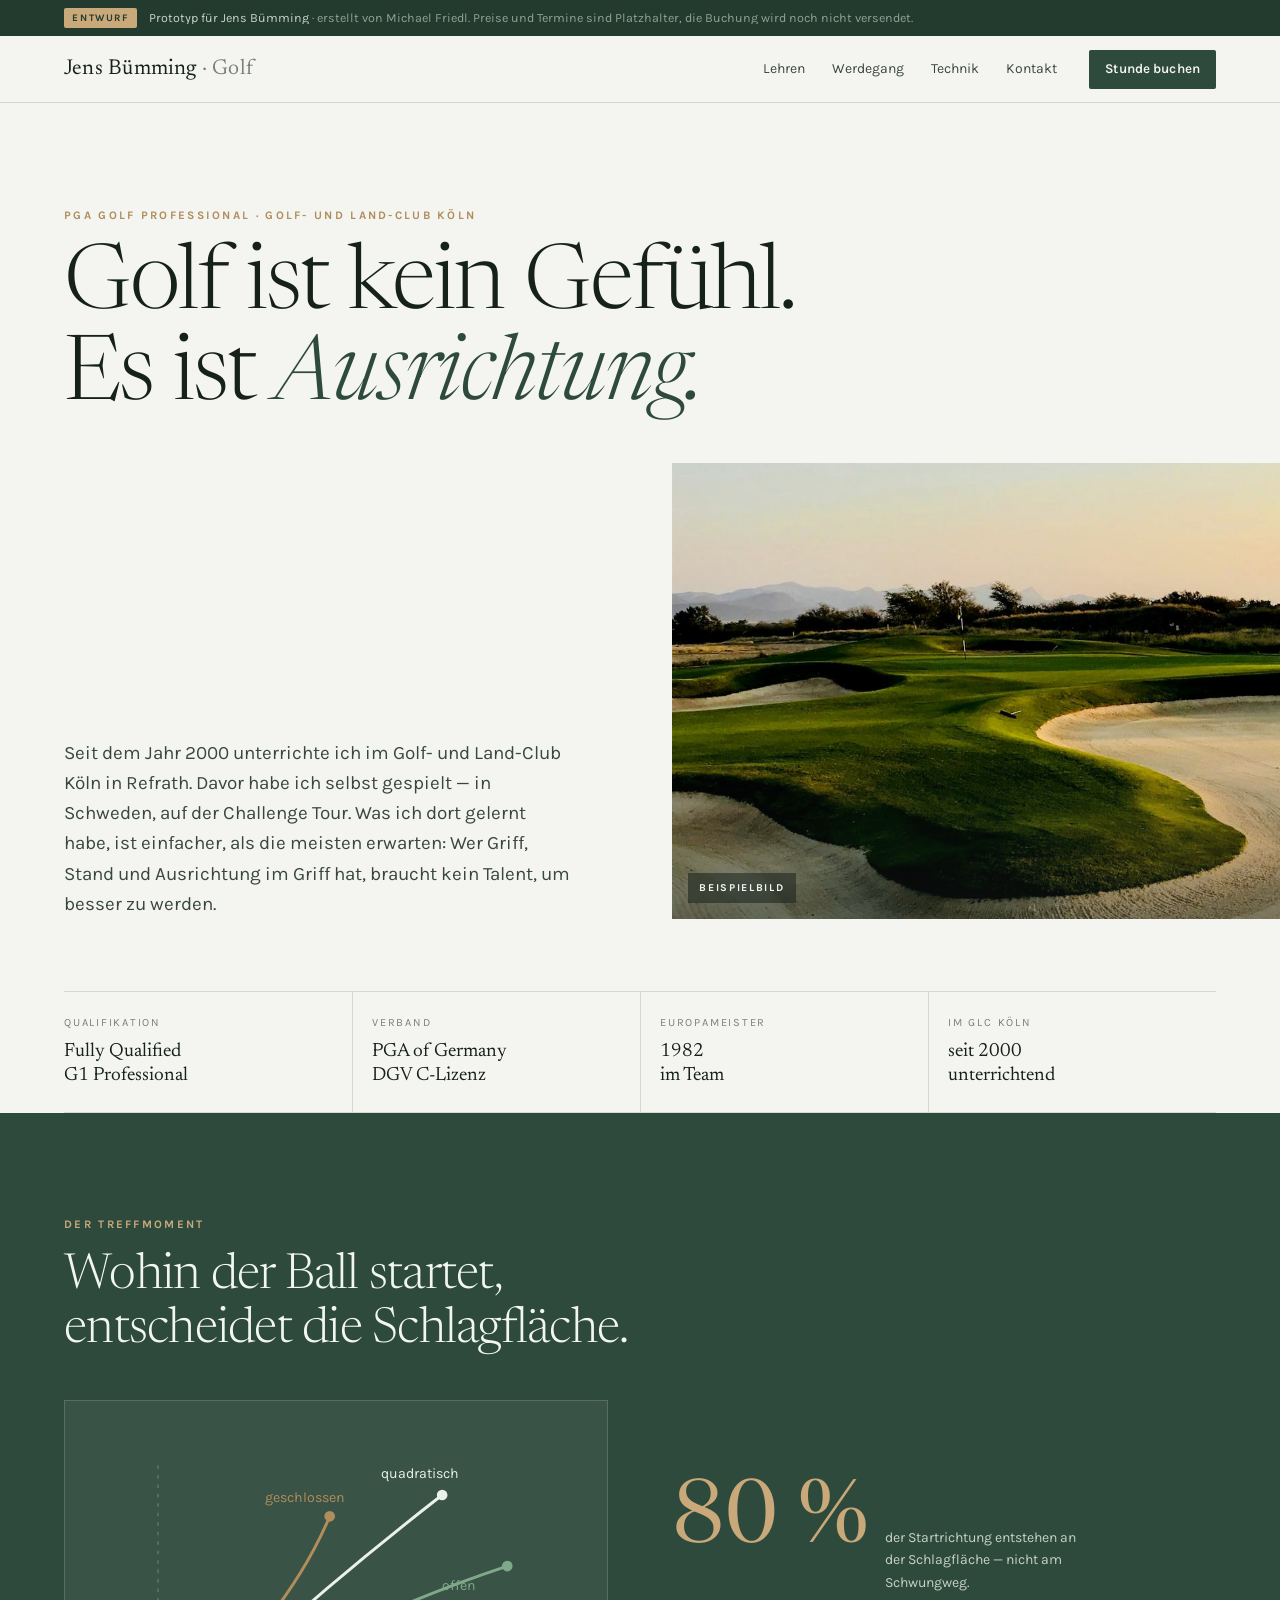
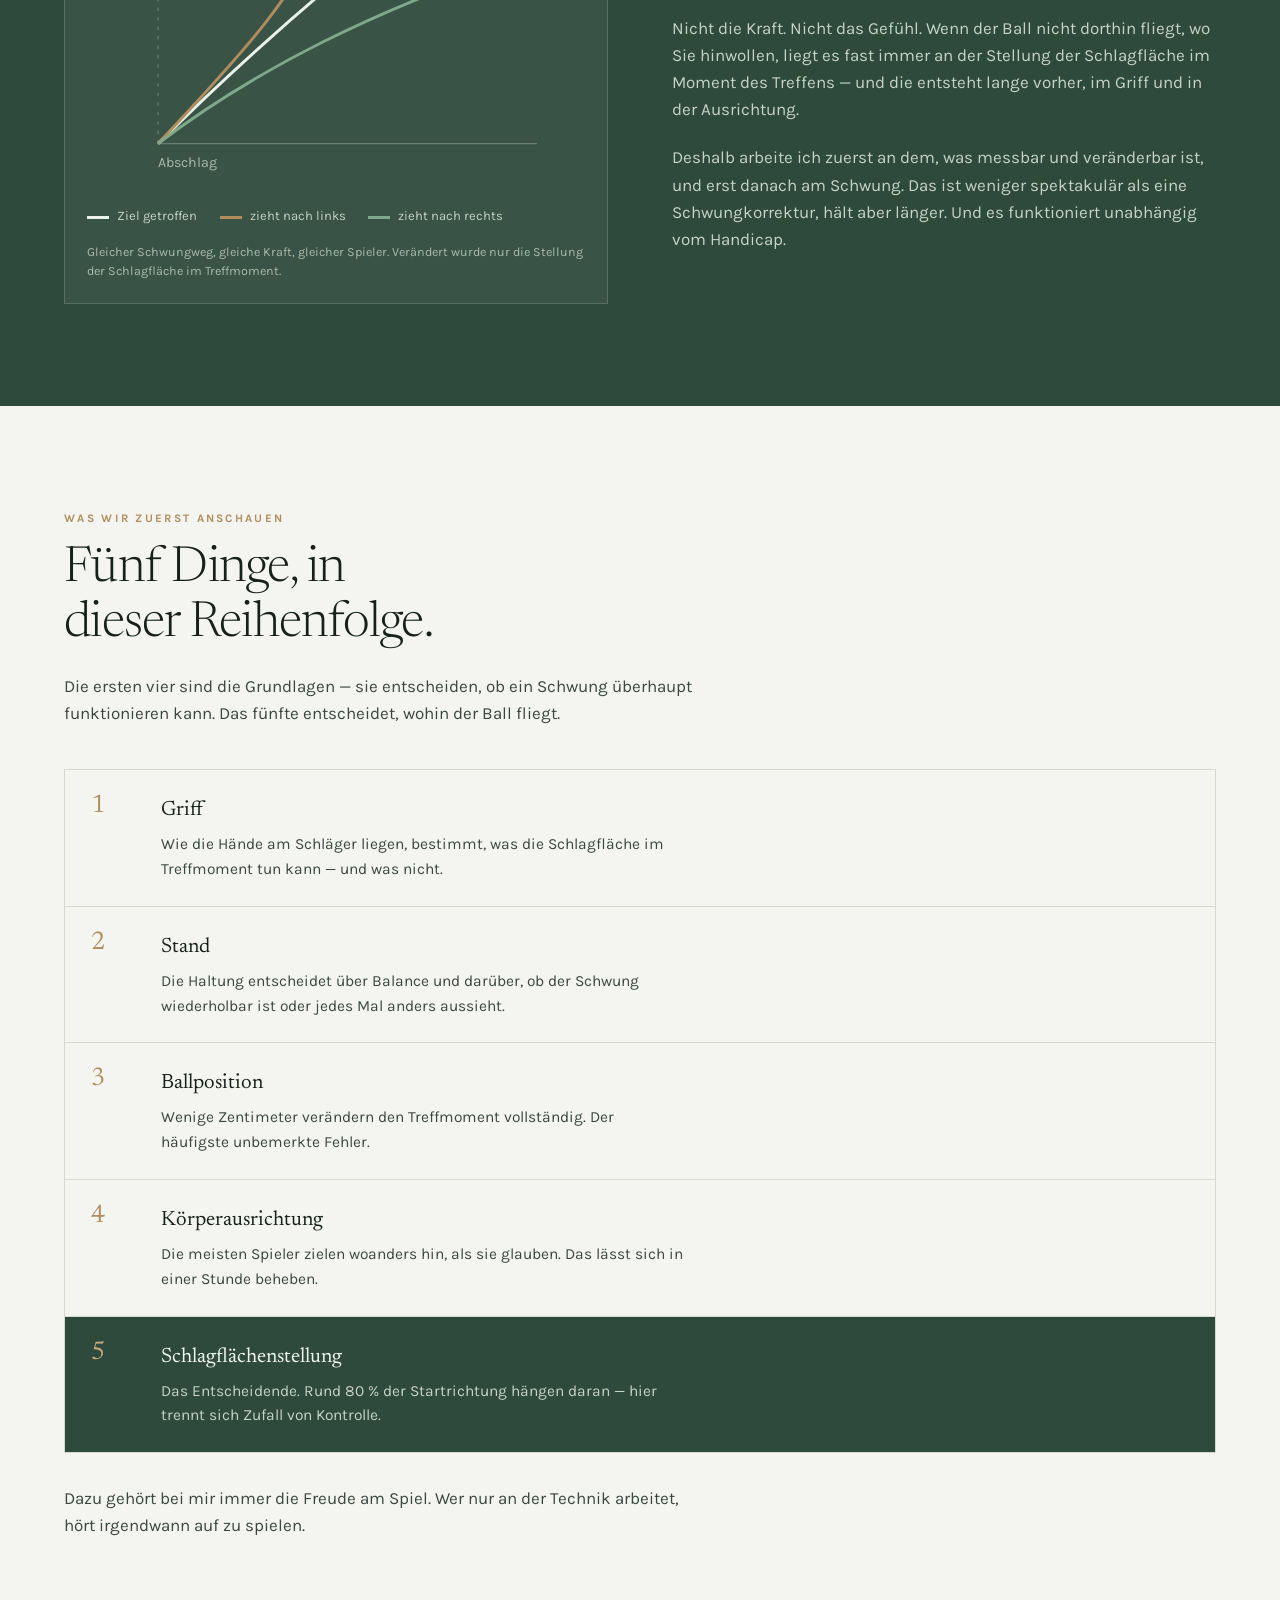
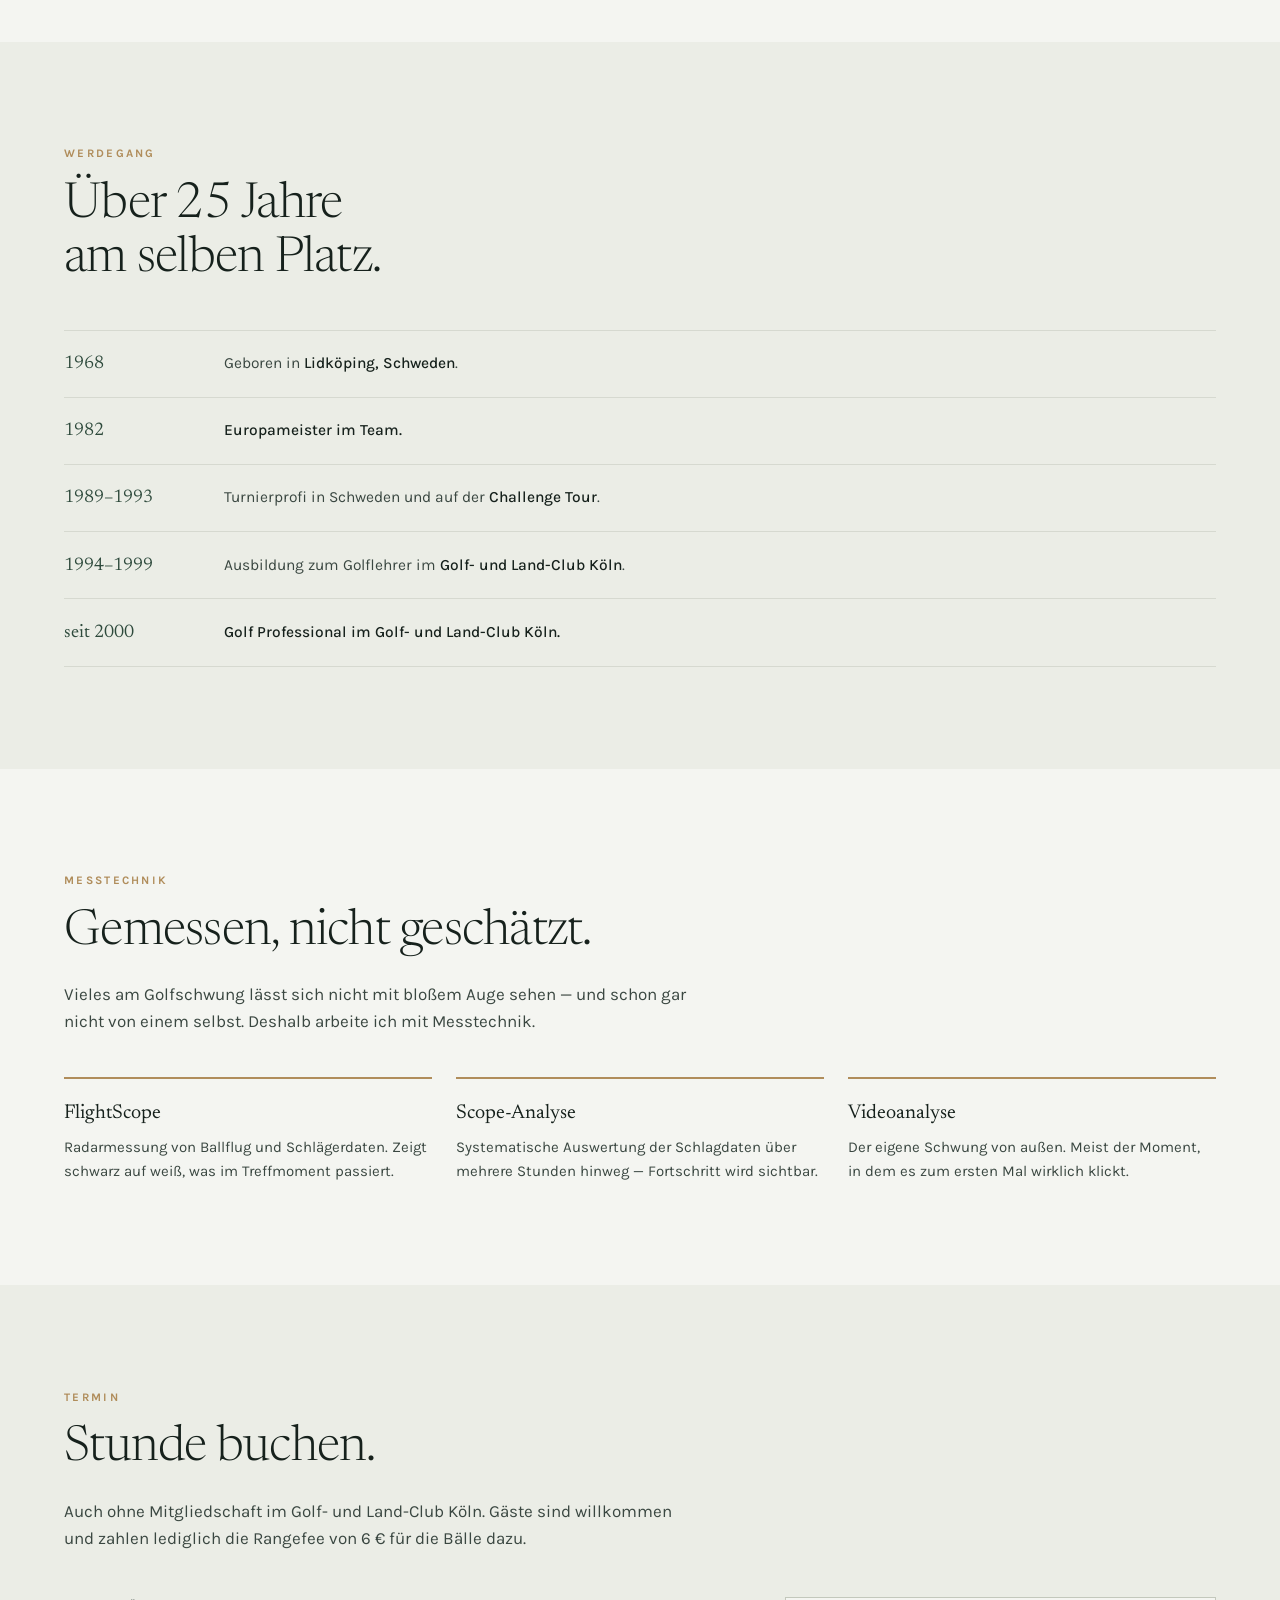
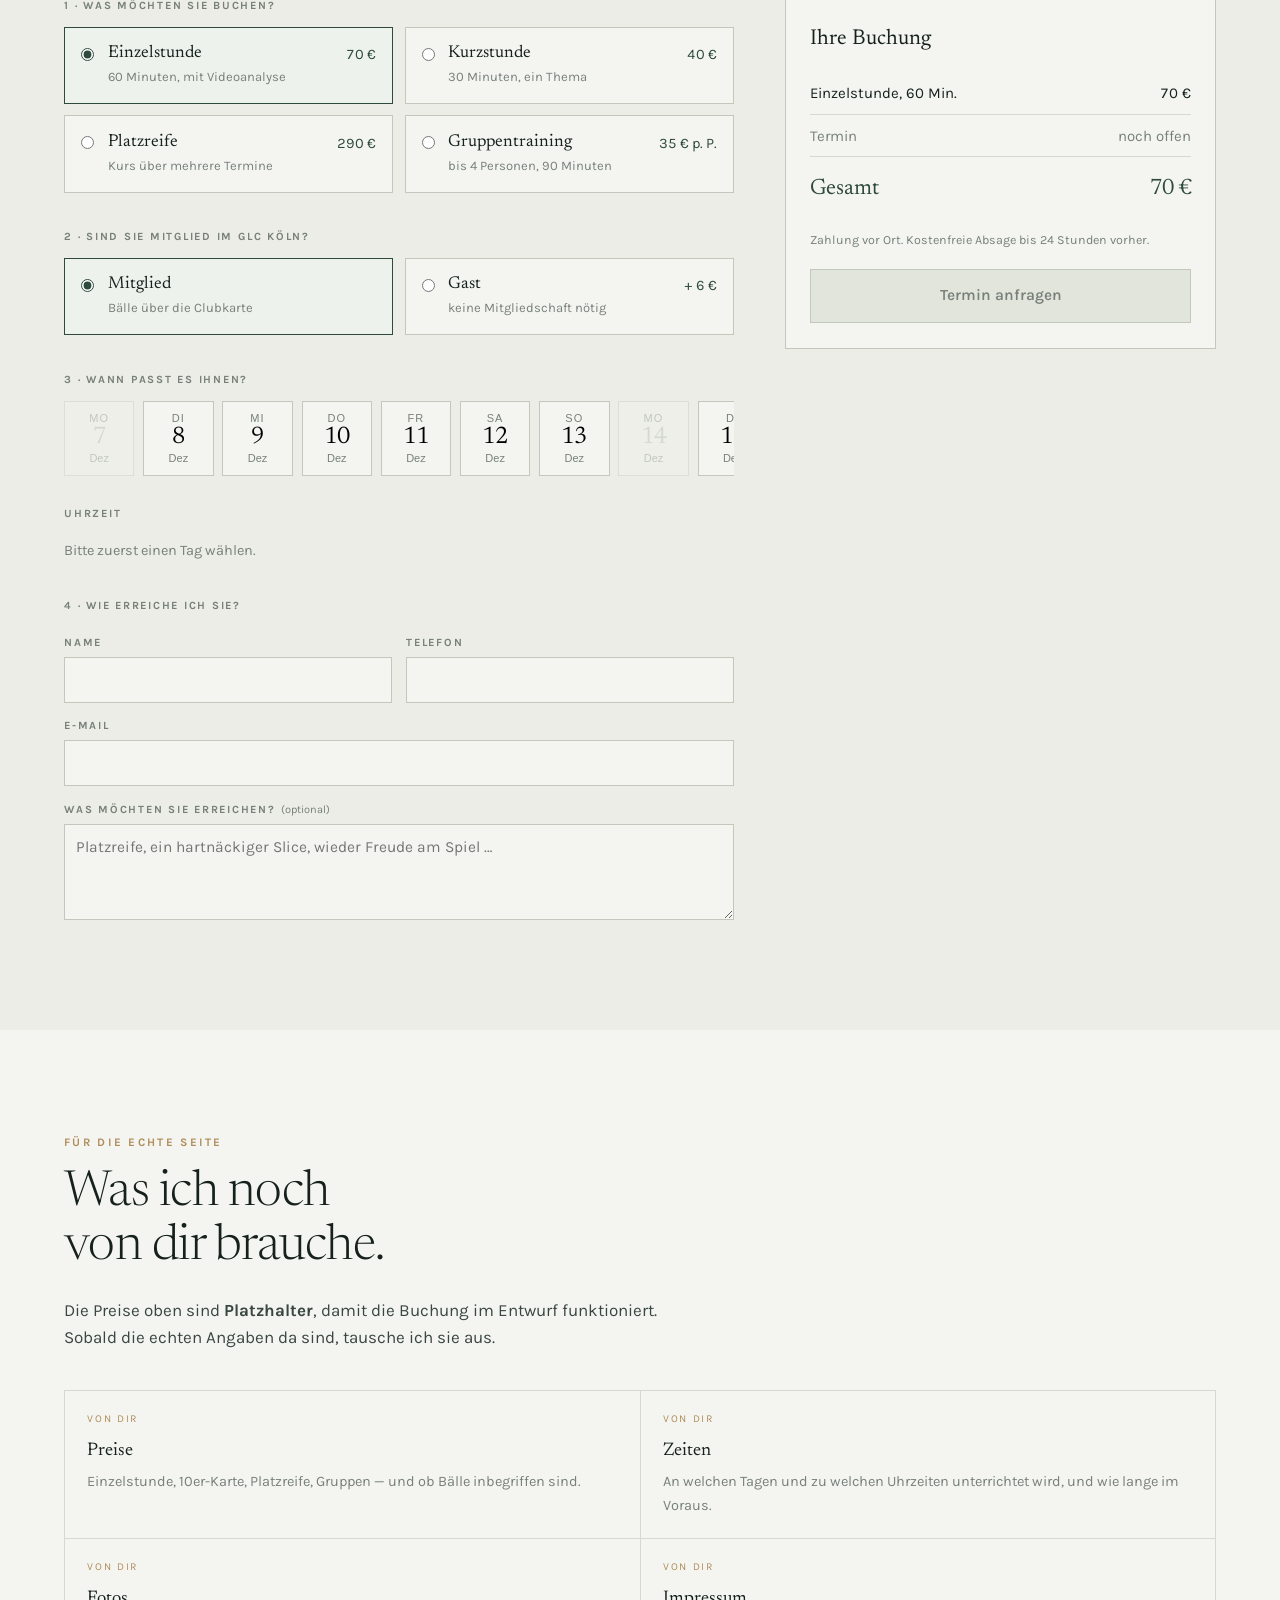
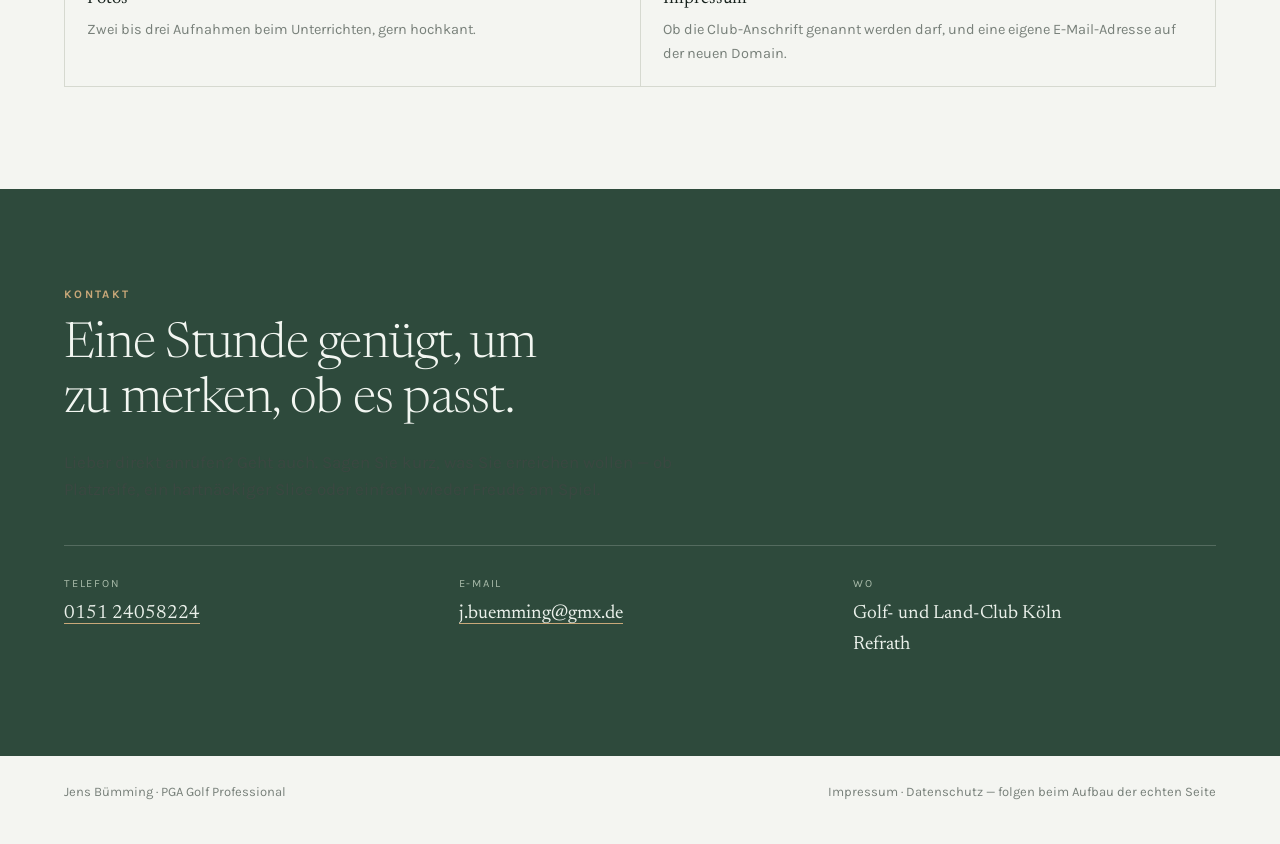
==== golf/index.html @ 543560de "Golf-Prototyp: Navigation und obere Leiste ueberarbeitet Navigation: "Stunde buchen" ist jetzt ein e" ====
<!doctype html>
<html lang="de">
<head>
<meta charset="utf-8">
<meta name="viewport" content="width=device-width, initial-scale=1">
<meta name="robots" content="noindex, nofollow">
<meta name="theme-color" content="#233A2F">
<link rel="icon" href="data:image/svg+xml,%3Csvg xmlns='http://www.w3.org/2000/svg' viewBox='0 0 32 32'%3E%3Crect width='32' height='32' rx='7' fill='%232E4A3C'/%3E%3Ctext x='16' y='22' font-family='Georgia,serif' font-size='15' fill='%23ffffff' text-anchor='middle'%3EJB%3C/text%3E%3C/svg%3E">
<style>*{box-sizing:border-box}html,body{margin:0}img{max-width:100%}[hidden]{display:none!important}</style>
</head>
<body>
<title>Bümming Golf</title>
<link rel="preconnect" href="https://fonts.googleapis.com">
<link rel="preconnect" href="https://fonts.gstatic.com" crossorigin>
<link rel="stylesheet" href="https://fonts.googleapis.com/css2?family=Newsreader:ital,opsz,wght@0,6..72,300;0,6..72,400;0,6..72,500;1,6..72,300;1,6..72,400&family=Karla:wght@400;500;600;700&display=swap">
<style>
:root{
  --paper:#F4F5F1; --paper-2:#EBEDE6; --paper-3:#E2E5DC;
  --ink:#16211C; --ink-2:#3A4741; --stone:#78807A;
  --pine:#2E4A3C; --pine-2:#233A2F; --fairway:#5B7F62;
  --sand:#B08D5B; --sand-2:#C9A879;
  --line:#D6D9D0; --line-2:#C3C8BC;
  --draft:#7A5C2E; --draft-bg:#F6EEDE; --draft-line:#DFC79A;

  --serif:"Newsreader",Georgia,"Times New Roman",serif;
  --sans:"Karla","Helvetica Neue",Arial,sans-serif;
  --mx:clamp(1.25rem,5vw,4.5rem);
  --measure:64ch;
}
*{box-sizing:border-box;margin:0;padding:0}
html{scroll-behavior:smooth}
@media (prefers-reduced-motion:reduce){html{scroll-behavior:auto}}
body{
  background:var(--paper); color:var(--ink);
  font-family:var(--sans); font-size:17px; line-height:1.6;
  -webkit-font-smoothing:antialiased;
}
img{max-width:100%}
a{color:inherit}

/* ---------- Entwurfsleiste ---------- */
.draft{
  position:sticky; top:0; z-index:70;
  height:36px; display:flex; align-items:center; gap:.75rem;
  padding:0 var(--mx);
  background:var(--pine-2); color:#C8D5C9;
  font-size:12.5px; line-height:1;
}
.draft b{
  flex:none; font-size:10px; font-weight:700;
  letter-spacing:.16em; text-transform:uppercase;
  color:var(--pine-2); background:var(--sand-2);
  padding:.34rem .52rem .3rem; border-radius:2px;
}
.draft .txt{overflow:hidden; text-overflow:ellipsis; white-space:nowrap}
.draft .lang{color:#8FA394}
@media (max-width:900px){ .draft .lang{display:none} }

/* ---------- Kopf ---------- */
.top{
  position:sticky; top:36px; z-index:60;
  display:flex; align-items:center; gap:2rem;
  padding:.85rem var(--mx);
  background:rgba(244,245,241,.9);
  -webkit-backdrop-filter:saturate(1.5) blur(10px);
  backdrop-filter:saturate(1.5) blur(10px);
  border-bottom:1px solid var(--line);
}
.mark{
  font-family:var(--serif); font-size:1.35rem; letter-spacing:.01em;
  white-space:nowrap; margin-right:auto;
}
.mark em{font-style:normal; color:var(--stone)}

.nav{display:flex; align-items:center; gap:1.7rem; font-size:14px}
.nav a{
  position:relative; text-decoration:none; color:var(--ink-2);
  padding:.3rem 0; white-space:nowrap; transition:color .18s ease;
}
.nav a::after{
  content:""; position:absolute; left:0; right:0; bottom:0; height:1.5px;
  background:var(--sand); transform:scaleX(0); transform-origin:left;
  transition:transform .22s ease;
}
.nav a:hover::after,.nav a:focus-visible::after,.nav a.aktiv::after{transform:scaleX(1)}
.nav a:hover,.nav a:focus-visible,.nav a.aktiv{color:var(--ink)}
@media (prefers-reduced-motion:reduce){ .nav a::after{transition:none} }

.nav-cta{
  flex:none; text-decoration:none;
  background:var(--pine); color:var(--paper);
  font-size:13.5px; font-weight:600; letter-spacing:.01em;
  padding:.55rem 1rem; border-radius:2px;
  transition:background .18s ease;
}
.nav-cta:hover,.nav-cta:focus-visible{background:var(--pine-2); color:var(--paper)}

[id]{scroll-margin-top:120px}
@media (max-width:820px){
  .top{
    display:grid; grid-template-columns:1fr auto;
    grid-template-areas:"mark cta" "nav nav";
    gap:.65rem .9rem; align-items:center;
    padding:.7rem var(--mx) .5rem;
  }
  .mark{grid-area:mark; margin-right:0; font-size:1.12rem}
  .nav-cta{grid-area:cta; padding:.45rem .8rem; font-size:12.5px}
  .nav{
    grid-area:nav; gap:1.3rem; font-size:14.5px;
    overflow-x:auto; scrollbar-width:none;
    margin:0 calc(var(--mx) * -1); padding:0 var(--mx) 3px;
    -webkit-mask-image:linear-gradient(to right,#000 calc(100% - 34px),transparent);
    mask-image:linear-gradient(to right,#000 calc(100% - 34px),transparent);
  }
  .nav::-webkit-scrollbar{display:none}
  [id]{scroll-margin-top:150px}
}

/* ---------- Hero ---------- */
.hero{padding:clamp(3rem,8vw,6.5rem) var(--mx) clamp(2.5rem,6vw,4.5rem); overflow:hidden}
.eyebrow{
  font-size:11.5px; font-weight:700; letter-spacing:.2em; text-transform:uppercase;
  color:var(--sand);
}
.hero h1{
  font-family:var(--serif); font-weight:300;
  font-size:clamp(2.6rem,7.5vw,5.6rem); line-height:1.02; letter-spacing:-.02em;
  margin-top:1.1rem; max-width:14ch; text-wrap:balance;
}
.hero h1 em{font-style:italic; color:var(--pine)}
.hero-grid{
  display:grid; grid-template-columns:1fr 1fr;
  gap:clamp(2rem,5vw,4rem); align-items:end; margin-top:2.4rem;
}
.hero-lead{font-size:clamp(1rem,1.5vw,1.18rem); color:var(--ink-2); max-width:46ch}
.portrait{
  position:relative; aspect-ratio:4/3; overflow:hidden; background:var(--paper-2);
  margin-right:calc(var(--mx) * -1);          /* laeuft bis zum Bildschirmrand */
}
.portrait img{width:100%; height:100%; object-fit:cover; display:block}
.portrait::after{
  content:""; position:absolute; inset:auto 0 0 0; height:38%; pointer-events:none;
  background:linear-gradient(to top, rgba(22,33,28,.42), transparent);
}
.portrait .tag{
  position:absolute; left:1rem; bottom:1rem; z-index:2;
  font-size:10.5px; font-weight:700; letter-spacing:.16em; text-transform:uppercase;
  color:#F4F5F1; background:rgba(22,33,28,.55); padding:.4rem .7rem;
  backdrop-filter:blur(2px);
}
@media (max-width:820px){ .portrait{margin-right:0; aspect-ratio:3/2} }
@media (max-width:820px){ .hero-grid{grid-template-columns:1fr} }

/* ---------- Fakten-Leiste ---------- */
.facts{
  display:grid; grid-template-columns:repeat(4,1fr);
  border-block:1px solid var(--line); margin:0 var(--mx);
}
.facts div{padding:1.4rem 1.2rem 1.5rem; border-left:1px solid var(--line)}
.facts div:first-child{border-left:0; padding-left:0}
.facts dt{font-size:11px; letter-spacing:.16em; text-transform:uppercase; color:var(--stone); margin-bottom:.5rem}
.facts dd{font-family:var(--serif); font-size:clamp(1rem,1.5vw,1.22rem); line-height:1.25}
@media (max-width:760px){
  .facts{grid-template-columns:1fr 1fr}
  .facts div{border-left:0; border-top:1px solid var(--line); padding-left:0}
  .facts div:nth-child(-n+2){border-top:0}
  .facts div:nth-child(2n){padding-left:1.2rem; border-left:1px solid var(--line)}
}

/* ---------- Abschnittsrahmen ---------- */
.band{padding:clamp(3.5rem,8vw,6.5rem) var(--mx)}
.band.dark{background:var(--pine); color:#EAF0EA}
.band.dark .eyebrow{color:var(--sand-2)}
.band.tint{background:var(--paper-2)}
.h2{
  font-family:var(--serif); font-weight:300;
  font-size:clamp(1.9rem,4.2vw,3.1rem); line-height:1.1; letter-spacing:-.015em;
  margin-top:1rem; max-width:20ch; text-wrap:balance;
}
.band.dark .h2{color:#F2F6F1}
.intro{margin-top:1.3rem; max-width:var(--measure); color:var(--ink-2)}
.band.dark .intro{color:#C6D3C6}

/* ---------- Ballflug-Grafik ---------- */
.flight{display:grid; grid-template-columns:1fr 1fr; gap:clamp(2rem,5vw,4rem); align-items:center; margin-top:2.6rem}
@media (max-width:880px){ .flight{grid-template-columns:1fr} }
.flight figure{background:rgba(255,255,255,.05); border:1px solid rgba(234,240,234,.16); padding:1.4rem}
.flight figcaption{font-size:12.5px; color:#A9BBAA; margin-top:1rem; line-height:1.5}
.legend{display:flex; gap:1.4rem; flex-wrap:wrap; margin-top:1.2rem; font-size:13px; color:#C6D3C6}
.legend i{display:inline-block; width:22px; height:3px; margin-right:.5rem; vertical-align:middle}
.share{display:flex; align-items:baseline; gap:1rem; margin-top:1.6rem}
.share b{font-family:var(--serif); font-weight:400; font-size:clamp(3rem,8vw,5.5rem); line-height:1; color:var(--sand-2); font-variant-numeric:tabular-nums}
.share span{font-size:14px; color:#C6D3C6; max-width:24ch}

/* ---------- Grundlagen ---------- */
.steps{display:grid; gap:1px; background:var(--line); border:1px solid var(--line); margin-top:2.6rem}
.step{background:var(--paper); padding:1.5rem 1.6rem; display:grid; grid-template-columns:3.2rem 1fr; gap:1.2rem; align-items:start}
.step .no{font-family:var(--serif); font-size:1.6rem; color:var(--sand); line-height:1; font-variant-numeric:tabular-nums}
.step h3{font-family:var(--serif); font-weight:400; font-size:1.3rem; margin-bottom:.3rem}
.step p{font-size:15.5px; color:var(--ink-2); max-width:58ch}
.step.key{background:var(--pine); color:#EAF0EA}
.step.key h3{color:#F2F6F1}
.step.key p{color:#C6D3C6}
.step.key .no{color:var(--sand-2)}

/* ---------- Zeitstrahl ---------- */
.years{margin-top:2.6rem; border-top:1px solid var(--line)}
.year{display:grid; grid-template-columns:8.5rem 1fr; gap:1.5rem; padding:1.15rem 0; border-bottom:1px solid var(--line); align-items:baseline}
.year dt{font-family:var(--serif); font-size:1.15rem; color:var(--pine); font-variant-numeric:tabular-nums}
.year dd{color:var(--ink-2); font-size:15.5px}
.year dd b{font-weight:500; color:var(--ink)}
@media (max-width:600px){ .year{grid-template-columns:1fr; gap:.2rem} }

/* ---------- Technik ---------- */
.tech-grid{display:grid; grid-template-columns:repeat(3,1fr); gap:1.5rem; margin-top:2.6rem}
@media (max-width:820px){ .tech-grid{grid-template-columns:1fr} }
.tech-card{border-top:2px solid var(--sand); padding-top:1.1rem}
.tech-card h3{font-family:var(--serif); font-weight:400; font-size:1.25rem; margin-bottom:.4rem}
.tech-card p{font-size:15px; color:var(--ink-2)}

/* ---------- Buchung ---------- */
.book{display:grid; grid-template-columns:1.4fr .9fr; gap:clamp(1.8rem,4vw,3.5rem); margin-top:2.8rem; align-items:start}
@media (max-width:940px){ .book{grid-template-columns:1fr} }
/* Grid- und Flex-Kinder duerfen schrumpfen, sonst schiebt die Buchung die Seite seitwaerts */
.book > *{min-width:0}
.opts > *{min-width:0}
.opt > span:not(.p){min-width:0; display:block; flex:1}
.opt .t{overflow-wrap:anywhere}
fieldset{border:0; min-width:0}
legend, .lab{
  font-size:11px; font-weight:700; letter-spacing:.16em; text-transform:uppercase;
  color:var(--stone); margin-bottom:.8rem; display:block;
}
.opts{display:grid; grid-template-columns:1fr 1fr; gap:.7rem}
@media (max-width:620px){ .opts{grid-template-columns:1fr} }
.opt{
  display:flex; gap:.85rem; align-items:flex-start; cursor:pointer;
  border:1px solid var(--line-2); background:var(--paper); padding:.95rem 1rem;
  transition:border-color .15s, background .15s;
}
.opt:hover{border-color:var(--stone)}
.opt input{margin-top:.28rem; accent-color:var(--pine); flex:none}
.opt .t{display:block; font-family:var(--serif); font-size:1.08rem; line-height:1.25}
.opt .s{display:block; font-size:13px; color:var(--stone); margin-top:.15rem}
.opt .p{margin-left:auto; font-size:14.5px; color:var(--pine); font-variant-numeric:tabular-nums; white-space:nowrap; padding-left:.6rem}
.opt:has(input:checked){border-color:var(--pine); background:#EEF2EC}
.opt:has(input:focus-visible){outline:2px solid var(--sand); outline-offset:2px}

.days{display:flex; gap:.55rem; overflow-x:auto; padding-bottom:.5rem; scrollbar-width:thin}
.day{
  flex:0 0 auto; width:4.4rem; text-align:center; cursor:pointer;
  border:1px solid var(--line-2); background:var(--paper); padding:.65rem .3rem .7rem;
}
.day .wd{display:block; font-size:11px; letter-spacing:.1em; text-transform:uppercase; color:var(--stone)}
.day .dn{display:block; font-family:var(--serif); font-size:1.5rem; line-height:1.15; font-variant-numeric:tabular-nums}
.day .mo{display:block; font-size:11px; color:var(--stone)}
.day[aria-pressed="true"]{background:var(--pine); border-color:var(--pine); color:#EAF0EA}
.day[aria-pressed="true"] .wd,.day[aria-pressed="true"] .mo{color:#A9BBAA}
.day:disabled{opacity:.35; cursor:not-allowed}
.day:focus-visible{outline:2px solid var(--sand); outline-offset:2px}

.slots{display:grid; grid-template-columns:repeat(auto-fill,minmax(5.4rem,1fr)); gap:.55rem; margin-top:1rem}
.slot{
  border:1px solid var(--line-2); background:var(--paper); padding:.6rem .3rem;
  font:inherit; font-size:15px; font-variant-numeric:tabular-nums; cursor:pointer;
}
.slot[aria-pressed="true"]{background:var(--pine); border-color:var(--pine); color:#EAF0EA}
.slot:disabled{opacity:.32; cursor:not-allowed; text-decoration:line-through}
.slot:focus-visible{outline:2px solid var(--sand); outline-offset:2px}

.fields{display:grid; grid-template-columns:1fr 1fr; gap:.9rem; margin-top:.4rem}
@media (max-width:620px){ .fields{grid-template-columns:1fr} }
.fields label{display:block}
.fields .lab{margin-bottom:.35rem}
.fields input, .fields textarea{
  width:100%; font:inherit; font-size:15.5px; color:var(--ink);
  background:var(--paper); border:1px solid var(--line-2); padding:.6rem .7rem;
}
.fields input:focus-visible, .fields textarea:focus-visible{outline:2px solid var(--sand); outline-offset:1px; border-color:var(--pine)}
.fields .wide{grid-column:1/-1}

/* Zusammenfassung */
.summary{border:1px solid var(--line-2); background:var(--paper); padding:1.5rem 1.5rem 1.6rem; position:sticky; top:5.5rem}
.summary h3{font-family:var(--serif); font-weight:400; font-size:1.35rem; margin-bottom:1rem}
.sum-row{display:flex; justify-content:space-between; gap:1rem; padding:.55rem 0; border-bottom:1px solid var(--line); font-size:15px}
.sum-row span:last-child{font-variant-numeric:tabular-nums; text-align:right; white-space:nowrap}
.sum-row.muted{color:var(--stone)}
.sum-row.total{border-bottom:0; padding-top:.9rem; font-family:var(--serif); font-size:1.4rem; color:var(--pine)}
.sum-note{font-size:12.5px; color:var(--stone); margin-top:.9rem; line-height:1.5}
.btn{
  display:block; width:100%; margin-top:1.2rem; font:inherit; font-size:15.5px; font-weight:600;
  background:var(--pine); color:#F2F6F1; border:1px solid var(--pine); padding:.85rem 1rem; cursor:pointer;
  transition:background .15s;
}
.btn:hover{background:var(--pine-2)}
.btn:disabled{background:var(--paper-3); border-color:var(--line-2); color:var(--stone); cursor:not-allowed}
.btn:focus-visible{outline:2px solid var(--sand); outline-offset:2px}

.done{border:1px solid var(--pine); background:#EEF2EC; padding:1.5rem}
.done h3{font-family:var(--serif); font-weight:400; font-size:1.4rem; color:var(--pine); margin-bottom:.6rem}
.done p{font-size:15px; color:var(--ink-2)}
.done .again{margin-top:1rem; font:inherit; font-size:14px; background:none; border:0; border-bottom:1px solid var(--sand); color:var(--ink); cursor:pointer; padding:0 0 2px}

.guest-note{
  margin-top:1rem; border-left:2px solid var(--sand); padding:.7rem 0 .7rem 1rem;
  font-size:14.5px; color:var(--ink-2); background:var(--paper-2);
}
.guest-note b{font-weight:600}

/* ---------- Offene Angaben ---------- */
.todo{display:grid; grid-template-columns:repeat(2,1fr); gap:1px; background:var(--line); border:1px solid var(--line); margin-top:2.4rem}
@media (max-width:760px){ .todo{grid-template-columns:1fr} }
.todo div{background:var(--paper); padding:1.3rem 1.4rem}
.todo .from{font-size:10.5px; letter-spacing:.16em; text-transform:uppercase; color:var(--sand); margin-bottom:.5rem}
.todo h3{font-family:var(--serif); font-weight:400; font-size:1.15rem; margin-bottom:.3rem}
.todo p{font-size:14.5px; color:var(--stone)}

/* ---------- Kontakt / Fuß ---------- */
.contact{background:var(--pine); color:#EAF0EA; padding:clamp(3.5rem,8vw,6rem) var(--mx)}
.contact .h2{color:#F2F6F1}
.contact .eyebrow{color:var(--sand-2)}
.cgrid{display:grid; grid-template-columns:repeat(3,1fr); gap:2rem; margin-top:2.6rem; border-top:1px solid rgba(234,240,234,.2); padding-top:1.8rem}
@media (max-width:760px){ .cgrid{grid-template-columns:1fr; gap:1.4rem} }
.cgrid dt{font-size:11px; letter-spacing:.16em; text-transform:uppercase; color:#A9BBAA; margin-bottom:.4rem}
.cgrid dd{font-family:var(--serif); font-size:1.2rem}
.cgrid dd a{text-decoration:none; border-bottom:1px solid var(--sand-2)}
.foot{padding:1.6rem var(--mx) 2.6rem; font-size:13px; color:var(--stone); display:flex; justify-content:space-between; gap:1rem; flex-wrap:wrap}

/* ---------- Einblenden ---------- */
.rev{opacity:1; transform:none}
@media (prefers-reduced-motion:no-preference){
  .rev{opacity:.001; transform:translateY(14px); transition:opacity .7s ease, transform .7s cubic-bezier(.2,.7,.3,1)}
  .rev.in{opacity:1; transform:none}
}
</style>

<div class="draft">
  <b>Entwurf</b>
  <span class="txt">Prototyp für Jens Bümming<span class="lang"> · erstellt von Michael Friedl. Preise und Termine sind Platzhalter, die Buchung wird noch nicht versendet.</span></span>
</div>

<header class="top">
  <div class="mark">Jens Bümming <em>· Golf</em></div>
  <nav class="nav" aria-label="Seitenbereiche">
    <a href="#lehren">Lehren</a>
    <a href="#werdegang">Werdegang</a>
    <a href="#technik">Technik</a>
    <a href="#kontakt">Kontakt</a>
  </nav>
  <a class="nav-cta" href="#buchen">Stunde buchen</a>
</header>

<section class="hero">
  <p class="eyebrow">PGA Golf Professional · Golf- und Land-Club Köln</p>
  <h1>Golf ist kein Gefühl. Es ist <em>Ausrichtung.</em></h1>
  <div class="hero-grid">
    <p class="hero-lead">
      Seit dem Jahr 2000 unterrichte ich im Golf- und Land-Club Köln in Refrath.
      Davor habe ich selbst gespielt — in Schweden, auf der Challenge Tour. Was ich dort
      gelernt habe, ist einfacher, als die meisten erwarten: Wer Griff, Stand und
      Ausrichtung im Griff hat, braucht kein Talent, um besser zu werden.
    </p>
    <figure class="portrait"><img src="[data-uri]" alt="Golfplatz im Abendlicht" width="900" height="1125"><figcaption class="tag">Beispielbild</figcaption></figure>
  </div>
</section>

<dl class="facts">
  <div><dt>Qualifikation</dt><dd>Fully Qualified<br>G1 Professional</dd></div>
  <div><dt>Verband</dt><dd>PGA of Germany<br>DGV C-Lizenz</dd></div>
  <div><dt>Europameister</dt><dd>1982<br>im Team</dd></div>
  <div><dt>Im GLC Köln</dt><dd>seit 2000<br>unterrichtend</dd></div>
</dl>

<!-- ===== Warum Ausrichtung ===== -->
<section class="band dark">
  <p class="eyebrow rev">Der Treffmoment</p>
  <h2 class="h2 rev">Wohin der Ball startet, entscheidet die Schlagfläche.</h2>
  <div class="flight">
    <figure class="rev">
      <svg viewBox="0 0 420 300" role="img" aria-label="Drei Ballflugkurven: geschlossene, quadratische und offene Schlagfläche bei identischem Schwungweg">
        <line x1="60" y1="270" x2="380" y2="270" stroke="rgba(234,240,234,.28)" stroke-width="1"/>
        <line x1="60" y1="270" x2="60" y2="30" stroke="rgba(234,240,234,.28)" stroke-width="1" stroke-dasharray="3 5"/>
        <path d="M60 270 C 130 200, 210 130, 300 60" fill="none" stroke="#EAF0EA" stroke-width="2.5"/>
        <path d="M60 270 C 120 205, 175 150, 205 78" fill="none" stroke="#B08D5B" stroke-width="2.5"/>
        <path d="M60 270 C 145 205, 250 155, 355 120" fill="none" stroke="#7FA98A" stroke-width="2.5"/>
        <circle cx="300" cy="60" r="4.5" fill="#EAF0EA"/>
        <circle cx="205" cy="78" r="4.5" fill="#B08D5B"/>
        <circle cx="355" cy="120" r="4.5" fill="#7FA98A"/>
        <text x="60" y="290" fill="#A9BBAA" font-family="Karla, sans-serif" font-size="12">Abschlag</text>
        <text x="248" y="46" fill="#EAF0EA" font-family="Karla, sans-serif" font-size="12">quadratisch</text>
        <text x="150" y="66" fill="#B08D5B" font-family="Karla, sans-serif" font-size="12">geschlossen</text>
        <text x="300" y="140" fill="#7FA98A" font-family="Karla, sans-serif" font-size="12">offen</text>
      </svg>
      <div class="legend">
        <span><i style="background:#EAF0EA"></i>Ziel getroffen</span>
        <span><i style="background:#B08D5B"></i>zieht nach links</span>
        <span><i style="background:#7FA98A"></i>zieht nach rechts</span>
      </div>
      <figcaption>Gleicher Schwungweg, gleiche Kraft, gleicher Spieler. Verändert wurde nur die Stellung der Schlagfläche im Treffmoment.</figcaption>
    </figure>
    <div class="rev">
      <div class="share">
        <b>80 %</b>
        <span>der Startrichtung entstehen an der Schlagfläche — nicht am Schwungweg.</span>
      </div>
      <p class="intro">
        Nicht die Kraft. Nicht das Gefühl. Wenn der Ball nicht dorthin fliegt, wo Sie hinwollen,
        liegt es fast immer an der Stellung der Schlagfläche im Moment des Treffens — und die
        entsteht lange vorher, im Griff und in der Ausrichtung.
      </p>
      <p class="intro">
        Deshalb arbeite ich zuerst an dem, was messbar und veränderbar ist, und erst danach am
        Schwung. Das ist weniger spektakulär als eine Schwungkorrektur, hält aber länger. Und es
        funktioniert unabhängig vom Handicap.
      </p>
    </div>
  </div>
</section>

<!-- ===== Fünf Grundlagen ===== -->
<section class="band" id="lehren">
  <p class="eyebrow rev">Was wir zuerst anschauen</p>
  <h2 class="h2 rev">Fünf Dinge, in dieser Reihenfolge.</h2>
  <p class="intro rev">
    Die ersten vier sind die Grundlagen — sie entscheiden, ob ein Schwung überhaupt funktionieren
    kann. Das fünfte entscheidet, wohin der Ball fliegt.
  </p>
  <div class="steps rev">
    <div class="step"><div class="no">1</div><div><h3>Griff</h3><p>Wie die Hände am Schläger liegen, bestimmt, was die Schlagfläche im Treffmoment tun kann — und was nicht.</p></div></div>
    <div class="step"><div class="no">2</div><div><h3>Stand</h3><p>Die Haltung entscheidet über Balance und darüber, ob der Schwung wiederholbar ist oder jedes Mal anders aussieht.</p></div></div>
    <div class="step"><div class="no">3</div><div><h3>Ballposition</h3><p>Wenige Zentimeter verändern den Treffmoment vollständig. Der häufigste unbemerkte Fehler.</p></div></div>
    <div class="step"><div class="no">4</div><div><h3>Körperausrichtung</h3><p>Die meisten Spieler zielen woanders hin, als sie glauben. Das lässt sich in einer Stunde beheben.</p></div></div>
    <div class="step key"><div class="no">5</div><div><h3>Schlagflächenstellung</h3><p>Das Entscheidende. Rund 80 % der Startrichtung hängen daran — hier trennt sich Zufall von Kontrolle.</p></div></div>
  </div>
  <p class="intro rev" style="margin-top:2rem">
    Dazu gehört bei mir immer die Freude am Spiel. Wer nur an der Technik arbeitet, hört
    irgendwann auf zu spielen.
  </p>
</section>

<!-- ===== Werdegang ===== -->
<section class="band tint" id="werdegang">
  <p class="eyebrow rev">Werdegang</p>
  <h2 class="h2 rev">Über 25 Jahre am selben Platz.</h2>
  <dl class="years rev">
    <div class="year"><dt>1968</dt><dd>Geboren in <b>Lidköping, Schweden</b>.</dd></div>
    <div class="year"><dt>1982</dt><dd><b>Europameister im Team.</b></dd></div>
    <div class="year"><dt>1989–1993</dt><dd>Turnierprofi in Schweden und auf der <b>Challenge Tour</b>.</dd></div>
    <div class="year"><dt>1994–1999</dt><dd>Ausbildung zum Golflehrer im <b>Golf- und Land-Club Köln</b>.</dd></div>
    <div class="year"><dt>seit 2000</dt><dd><b>Golf Professional im Golf- und Land-Club Köln.</b></dd></div>
  </dl>
</section>

<!-- ===== Technik ===== -->
<section class="band" id="technik">
  <p class="eyebrow rev">Messtechnik</p>
  <h2 class="h2 rev">Gemessen, nicht geschätzt.</h2>
  <p class="intro rev">
    Vieles am Golfschwung lässt sich nicht mit bloßem Auge sehen — und schon gar nicht von einem
    selbst. Deshalb arbeite ich mit Messtechnik.
  </p>
  <div class="tech-grid rev">
    <div class="tech-card"><h3>FlightScope</h3><p>Radarmessung von Ballflug und Schlägerdaten. Zeigt schwarz auf weiß, was im Treffmoment passiert.</p></div>
    <div class="tech-card"><h3>Scope-Analyse</h3><p>Systematische Auswertung der Schlagdaten über mehrere Stunden hinweg — Fortschritt wird sichtbar.</p></div>
    <div class="tech-card"><h3>Videoanalyse</h3><p>Der eigene Schwung von außen. Meist der Moment, in dem es zum ersten Mal wirklich klickt.</p></div>
  </div>
</section>

<!-- ===== Buchung ===== -->
<section class="band tint" id="buchen">
  <p class="eyebrow rev">Termin</p>
  <h2 class="h2 rev">Stunde buchen.</h2>
  <p class="intro rev">
    Auch ohne Mitgliedschaft im Golf- und Land-Club Köln. Gäste sind willkommen und zahlen
    lediglich die Rangefee von 6&nbsp;€ für die Bälle dazu.
  </p>

  <div class="book">
    <form id="form" class="rev" novalidate>
      <fieldset>
        <legend>1 · Was möchten Sie buchen?</legend>
        <div class="opts">
          <label class="opt"><input type="radio" name="art" value="e60" data-preis="70" data-min="60" checked>
            <span><span class="t">Einzelstunde</span><span class="s">60 Minuten, mit Videoanalyse</span></span><span class="p">70 €</span></label>
          <label class="opt"><input type="radio" name="art" value="e30" data-preis="40" data-min="30">
            <span><span class="t">Kurzstunde</span><span class="s">30 Minuten, ein Thema</span></span><span class="p">40 €</span></label>
          <label class="opt"><input type="radio" name="art" value="pr" data-preis="290" data-min="90">
            <span><span class="t">Platzreife</span><span class="s">Kurs über mehrere Termine</span></span><span class="p">290 €</span></label>
          <label class="opt"><input type="radio" name="art" value="gr" data-preis="35" data-min="90">
            <span><span class="t">Gruppentraining</span><span class="s">bis 4 Personen, 90 Minuten</span></span><span class="p">35 € p. P.</span></label>
        </div>
      </fieldset>

      <fieldset style="margin-top:2.2rem">
        <legend>2 · Sind Sie Mitglied im GLC Köln?</legend>
        <div class="opts">
          <label class="opt"><input type="radio" name="gast" value="mitglied" checked>
            <span><span class="t">Mitglied</span><span class="s">Bälle über die Clubkarte</span></span></label>
          <label class="opt"><input type="radio" name="gast" value="gast">
            <span><span class="t">Gast</span><span class="s">keine Mitgliedschaft nötig</span></span><span class="p">+ 6 €</span></label>
        </div>
        <div class="guest-note" id="guestNote" hidden>
          <b>Rangefee 6&nbsp;€.</b> Als Gast zahlen Sie zusätzlich die Bälle für die Driving Range.
          Vor Ort zu begleichen, zusammen mit der Stunde. Sonst entstehen keine weiteren Kosten.
        </div>
      </fieldset>

      <fieldset style="margin-top:2.2rem">
        <legend>3 · Wann passt es Ihnen?</legend>
        <div class="days" id="days" role="group" aria-label="Tag wählen"></div>
        <p class="lab" style="margin:1.3rem 0 .5rem">Uhrzeit</p>
        <div class="slots" id="slots" role="group" aria-label="Uhrzeit wählen"></div>
      </fieldset>

      <fieldset style="margin-top:2.2rem">
        <legend>4 · Wie erreiche ich Sie?</legend>
        <div class="fields">
          <label><span class="lab">Name</span><input name="name" autocomplete="name" required></label>
          <label><span class="lab">Telefon</span><input name="tel" type="tel" autocomplete="tel" required></label>
          <label class="wide"><span class="lab">E-Mail</span><input name="mail" type="email" autocomplete="email" required></label>
          <label class="wide"><span class="lab">Was möchten Sie erreichen? <span style="text-transform:none;letter-spacing:0;font-weight:400">(optional)</span></span>
            <textarea name="ziel" rows="3" placeholder="Platzreife, ein hartnäckiger Slice, wieder Freude am Spiel …"></textarea></label>
        </div>
      </fieldset>
    </form>

    <aside class="rev">
      <div class="summary" id="summary">
        <h3>Ihre Buchung</h3>
        <div class="sum-row"><span id="sArt">Einzelstunde, 60 Min.</span><span id="sPreis">70 €</span></div>
        <div class="sum-row muted" id="rowFee" hidden><span>Rangefee (Gast)</span><span>6 €</span></div>
        <div class="sum-row muted"><span>Termin</span><span id="sTermin">noch offen</span></div>
        <div class="sum-row total"><span>Gesamt</span><span id="sGesamt">70 €</span></div>
        <p class="sum-note">Zahlung vor Ort. Kostenfreie Absage bis 24 Stunden vorher.</p>
        <button class="btn" id="btn" type="button" disabled>Termin anfragen</button>
      </div>
      <div class="done" id="done" hidden>
        <h3>Anfrage steht.</h3>
        <p id="doneText"></p>
        <p style="margin-top:.8rem;font-size:13px;color:var(--stone)">Im Entwurf wird nichts versendet — auf der echten Seite geht diese Anfrage direkt an Jens Bümming.</p>
        <button class="again" id="again" type="button">Noch einen Termin ansehen</button>
      </div>
    </aside>
  </div>
</section>

<!-- ===== Offene Angaben ===== -->
<section class="band">
  <p class="eyebrow rev">Für die echte Seite</p>
  <h2 class="h2 rev">Was ich noch von dir brauche.</h2>
  <p class="intro rev">
    Die Preise oben sind <strong>Platzhalter</strong>, damit die Buchung im Entwurf funktioniert.
    Sobald die echten Angaben da sind, tausche ich sie aus.
  </p>
  <div class="todo rev">
    <div><p class="from">Von dir</p><h3>Preise</h3><p>Einzelstunde, 10er-Karte, Platzreife, Gruppen — und ob Bälle inbegriffen sind.</p></div>
    <div><p class="from">Von dir</p><h3>Zeiten</h3><p>An welchen Tagen und zu welchen Uhrzeiten unterrichtet wird, und wie lange im Voraus.</p></div>
    <div><p class="from">Von dir</p><h3>Fotos</h3><p>Zwei bis drei Aufnahmen beim Unterrichten, gern hochkant.</p></div>
    <div><p class="from">Von dir</p><h3>Impressum</h3><p>Ob die Club-Anschrift genannt werden darf, und eine eigene E-Mail-Adresse auf der neuen Domain.</p></div>
  </div>
</section>

<!-- ===== Kontakt ===== -->
<section class="contact" id="kontakt">
  <p class="eyebrow">Kontakt</p>
  <h2 class="h2">Eine Stunde genügt, um zu merken, ob es passt.</h2>
  <p class="intro">
    Lieber direkt anrufen? Geht auch. Sagen Sie kurz, was Sie erreichen wollen — ob Platzreife,
    ein hartnäckiger Slice oder einfach wieder Freude am Spiel.
  </p>
  <dl class="cgrid">
    <div><dt>Telefon</dt><dd><a href="tel:+4915124058224">0151 24058224</a></dd></div>
    <div><dt>E-Mail</dt><dd><a href="mailto:j.buemming@gmx.de">j.buemming@gmx.de</a></dd></div>
    <div><dt>Wo</dt><dd>Golf- und Land-Club Köln<br>Refrath</dd></div>
  </dl>
</section>

<footer class="foot">
  <span>Jens Bümming · PGA Golf Professional</span>
  <span>Impressum · Datenschutz — folgen beim Aufbau der echten Seite</span>
</footer>

<script>
(function(){
  "use strict";
  var WT=["So","Mo","Di","Mi","Do","Fr","Sa"];
  var MT=["Jan","Feb","Mär","Apr","Mai","Jun","Jul","Aug","Sep","Okt","Nov","Dez"];
  var ZEITEN=["09:00","10:00","11:00","12:00","14:00","15:00","16:00","17:00"];

  var daysEl=document.getElementById("days"), slotsEl=document.getElementById("slots");
  var gewaehlterTag=null, gewaehlteZeit=null;

  // Beispielhafte Belegung, damit der Entwurf realistisch wirkt
  function belegt(d,z){
    var seed=(d.getDate()*7+ZEITEN.indexOf(z)*13+d.getMonth())%10;
    return seed<3;
  }

  var heute=new Date(); heute.setHours(0,0,0,0);
  for(var i=1;i<=21;i++){
    (function(){
      var d=new Date(heute); d.setDate(heute.getDate()+i);
      var b=document.createElement("button");
      b.type="button"; b.className="day"; b.setAttribute("aria-pressed","false");
      b.innerHTML='<span class="wd">'+WT[d.getDay()]+'</span>'+
                  '<span class="dn">'+d.getDate()+'</span>'+
                  '<span class="mo">'+MT[d.getMonth()]+'</span>';
      if(d.getDay()===1){ b.disabled=true; b.title="Montag: Ruhetag"; }
      b.addEventListener("click",function(){
        daysEl.querySelectorAll(".day").forEach(function(x){x.setAttribute("aria-pressed","false");});
        b.setAttribute("aria-pressed","true");
        gewaehlterTag=d; gewaehlteZeit=null;
        zeichneSlots(d); aktualisiere();
      });
      daysEl.appendChild(b);
    })();
  }

  function zeichneSlots(d){
    slotsEl.innerHTML="";
    ZEITEN.forEach(function(z){
      var s=document.createElement("button");
      s.type="button"; s.className="slot"; s.textContent=z; s.setAttribute("aria-pressed","false");
      if(belegt(d,z)){ s.disabled=true; s.title="belegt"; }
      s.addEventListener("click",function(){
        slotsEl.querySelectorAll(".slot").forEach(function(x){x.setAttribute("aria-pressed","false");});
        s.setAttribute("aria-pressed","true");
        gewaehlteZeit=z; aktualisiere();
      });
      slotsEl.appendChild(s);
    });
  }
  slotsEl.innerHTML='<p style="grid-column:1/-1;color:var(--stone);font-size:14.5px;margin:0">Bitte zuerst einen Tag wählen.</p>';

  var form=document.getElementById("form");
  var sArt=document.getElementById("sArt"), sPreis=document.getElementById("sPreis");
  var sTermin=document.getElementById("sTermin"), sGesamt=document.getElementById("sGesamt");
  var rowFee=document.getElementById("rowFee"), guestNote=document.getElementById("guestNote");
  var btn=document.getElementById("btn");

  var NAMEN={e60:"Einzelstunde, 60 Min.", e30:"Kurzstunde, 30 Min.", pr:"Platzreife-Kurs", gr:"Gruppentraining, 90 Min."};

  function aktualisiere(){
    var art=form.querySelector('input[name="art"]:checked');
    var gast=form.querySelector('input[name="gast"]:checked').value==="gast";
    var preis=parseInt(art.dataset.preis,10);
    sArt.textContent=NAMEN[art.value];
    sPreis.textContent=preis+" €";
    rowFee.hidden=!gast;
    guestNote.hidden=!gast;
    sGesamt.textContent=(preis+(gast?6:0))+" €";
    if(gewaehlterTag && gewaehlteZeit){
      sTermin.textContent=WT[gewaehlterTag.getDay()]+", "+gewaehlterTag.getDate()+". "+
        MT[gewaehlterTag.getMonth()]+" · "+gewaehlteZeit;
      sTermin.parentElement.classList.remove("muted");
    }else{
      sTermin.textContent="noch offen";
      sTermin.parentElement.classList.add("muted");
    }
    btn.disabled=!(gewaehlterTag && gewaehlteZeit);
  }
  form.addEventListener("change",aktualisiere);
  aktualisiere();

  btn.addEventListener("click",function(){
    var name=form.name.value.trim(), tel=form.tel.value.trim(), mail=form.mail.value.trim();
    if(!name||!tel||!mail){
      alert("Bitte Name, Telefon und E-Mail ausfüllen — sonst kann Jens sich nicht zurückmelden.");
      (name?(tel?form.mail:form.tel):form.name).focus();
      return;
    }
    var gast=form.querySelector('input[name="gast"]:checked').value==="gast";
    document.getElementById("doneText").textContent =
      NAMEN[form.querySelector('input[name="art"]:checked').value]+" am "+
      gewaehlterTag.getDate()+". "+MT[gewaehlterTag.getMonth()]+" um "+gewaehlteZeit+" Uhr"+
      (gast?", inklusive Rangefee":"")+". Jens meldet sich zur Bestätigung bei Ihnen.";
    document.getElementById("summary").hidden=true;
    document.getElementById("done").hidden=false;
  });
  document.getElementById("again").addEventListener("click",function(){
    document.getElementById("done").hidden=true;
    document.getElementById("summary").hidden=false;
  });

  if(window.matchMedia("(prefers-reduced-motion: no-preference)").matches && "IntersectionObserver" in window){
    var io=new IntersectionObserver(function(es){
      es.forEach(function(e){ if(e.isIntersecting){ e.target.classList.add("in"); io.unobserve(e.target); } });
    },{threshold:.08, rootMargin:"0px 0px -30px 0px"});
    document.querySelectorAll(".rev").forEach(function(el){ io.observe(el); });
  }else{
    document.querySelectorAll(".rev").forEach(function(el){ el.classList.add("in"); });
  }
})();
</script>

<script>
/* Hebt in der Navigation den Abschnitt hervor, den man gerade liest. */
(function(){
  var links = [].slice.call(document.querySelectorAll('.nav a[href^="#"]'));
  var ziele = links.map(function(a){ return document.querySelector(a.getAttribute("href")); });
  if (!("IntersectionObserver" in window) || ziele.some(function(z){ return !z; })) return;

  var sichtbar = {};
  var beo = new IntersectionObserver(function(eintraege){
    eintraege.forEach(function(e){ sichtbar[e.target.id] = e.isIntersecting ? e.intersectionRatio : 0; });
    var bestesId = null, bester = 0;
    Object.keys(sichtbar).forEach(function(id){
      if (sichtbar[id] > bester){ bester = sichtbar[id]; bestesId = id; }
    });
    links.forEach(function(a){
      a.classList.toggle("aktiv", bestesId !== null && a.getAttribute("href") === "#" + bestesId);
    });
  }, { rootMargin: "-150px 0px -45% 0px", threshold: [0, .15, .35, .6, 1] });

  ziele.forEach(function(z){ beo.observe(z); });
})();
</script>

</body>
</html>
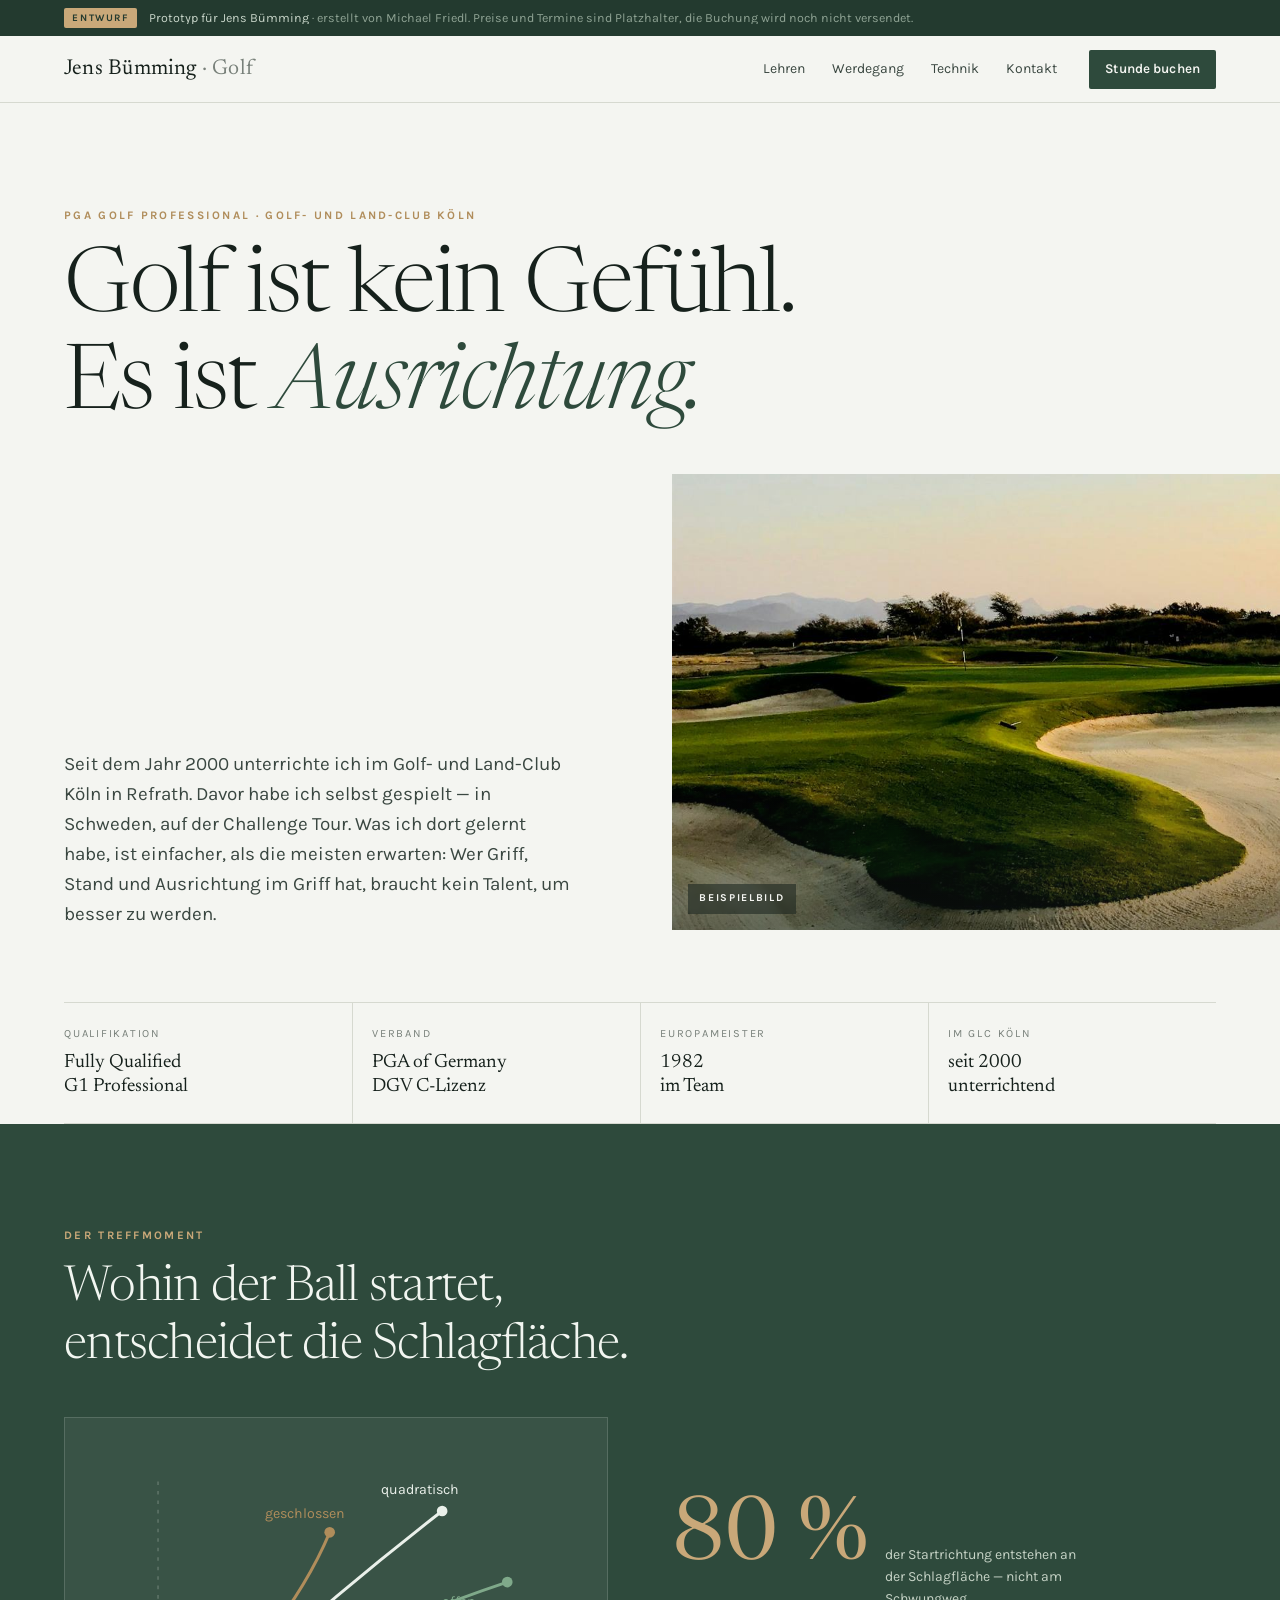
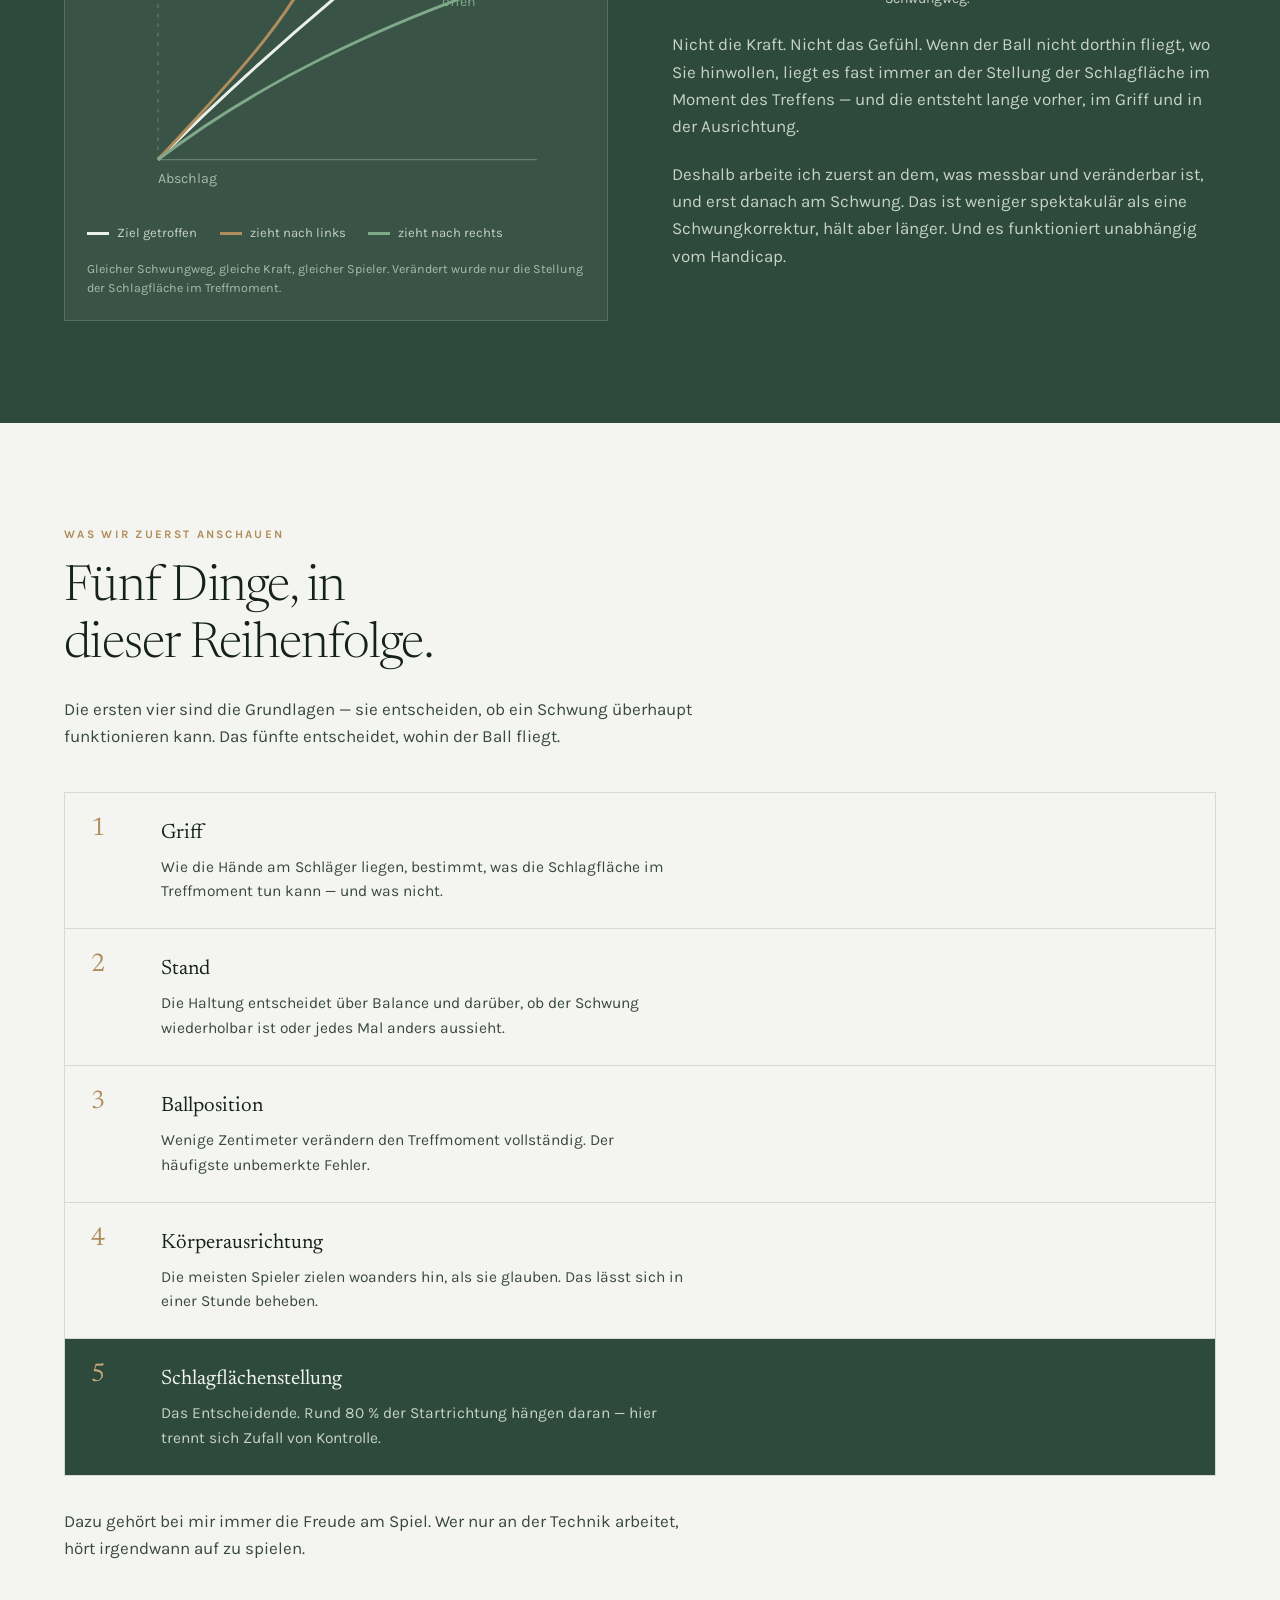
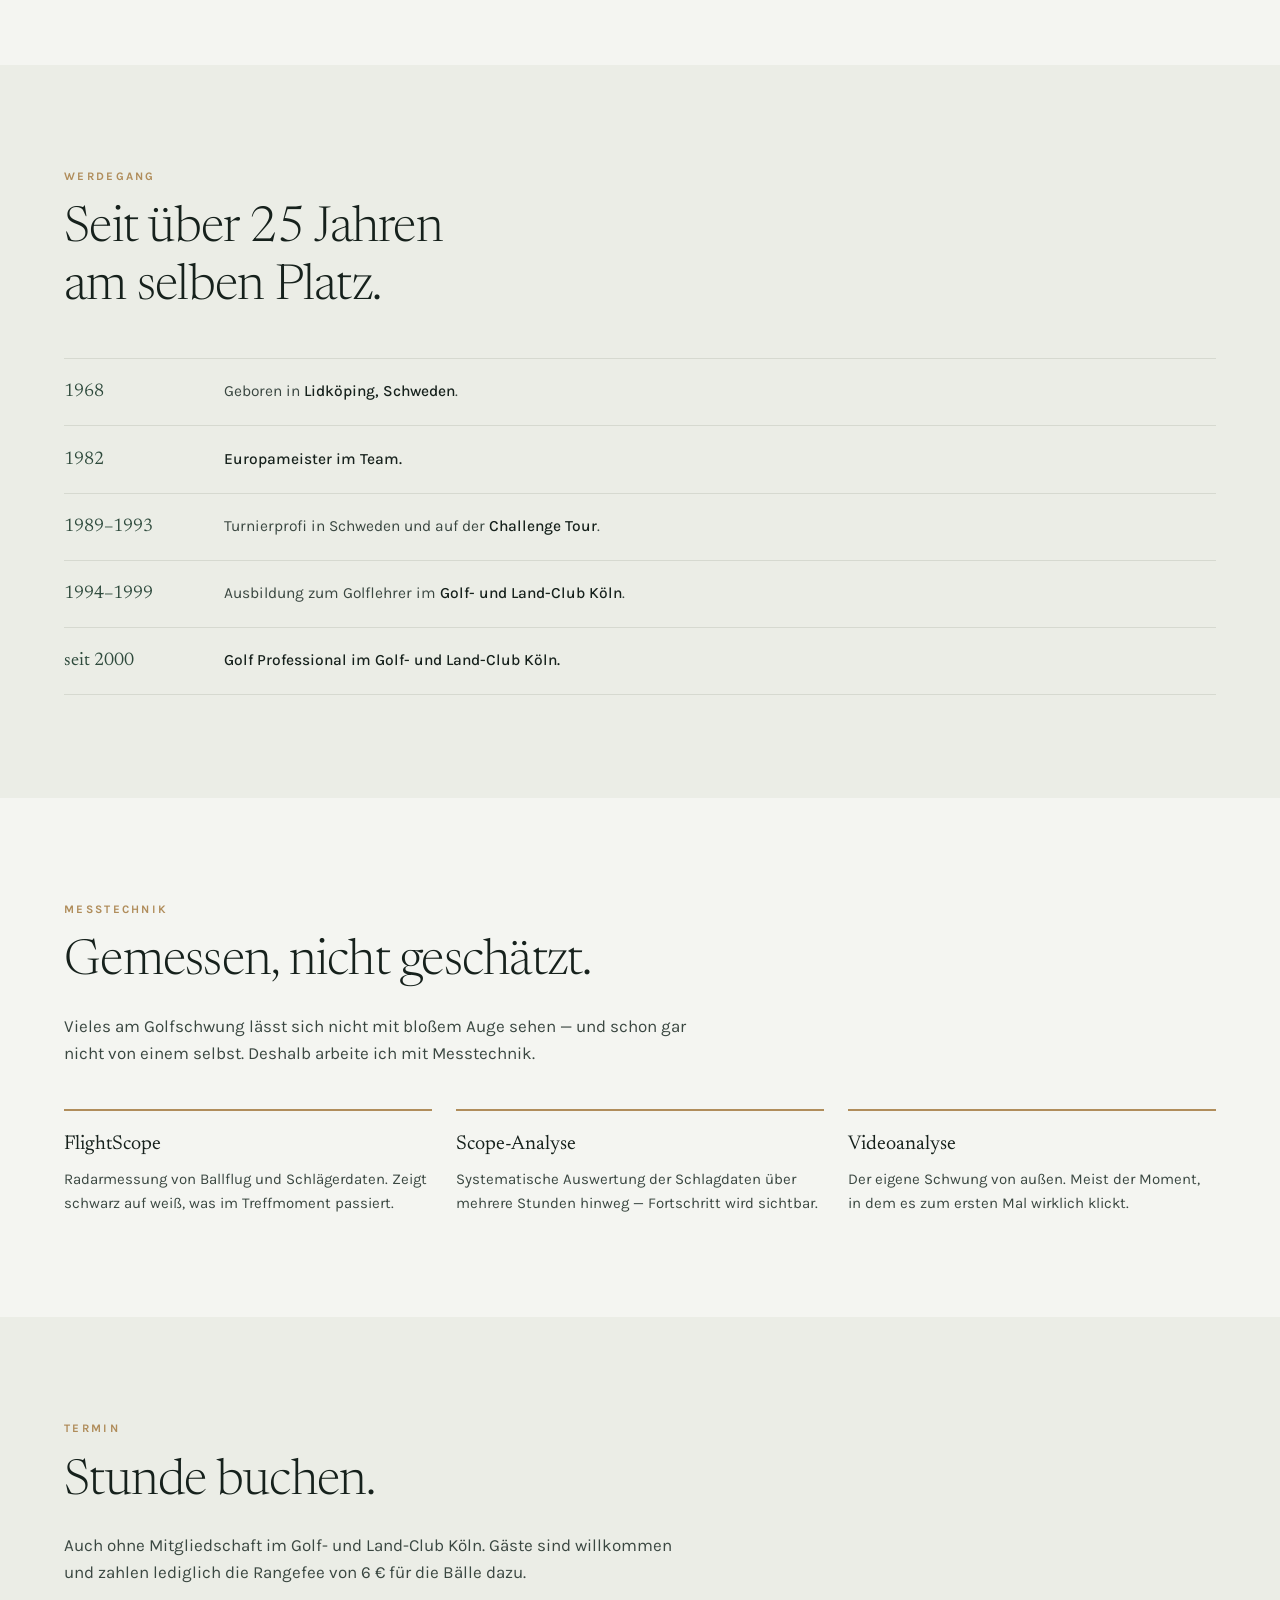
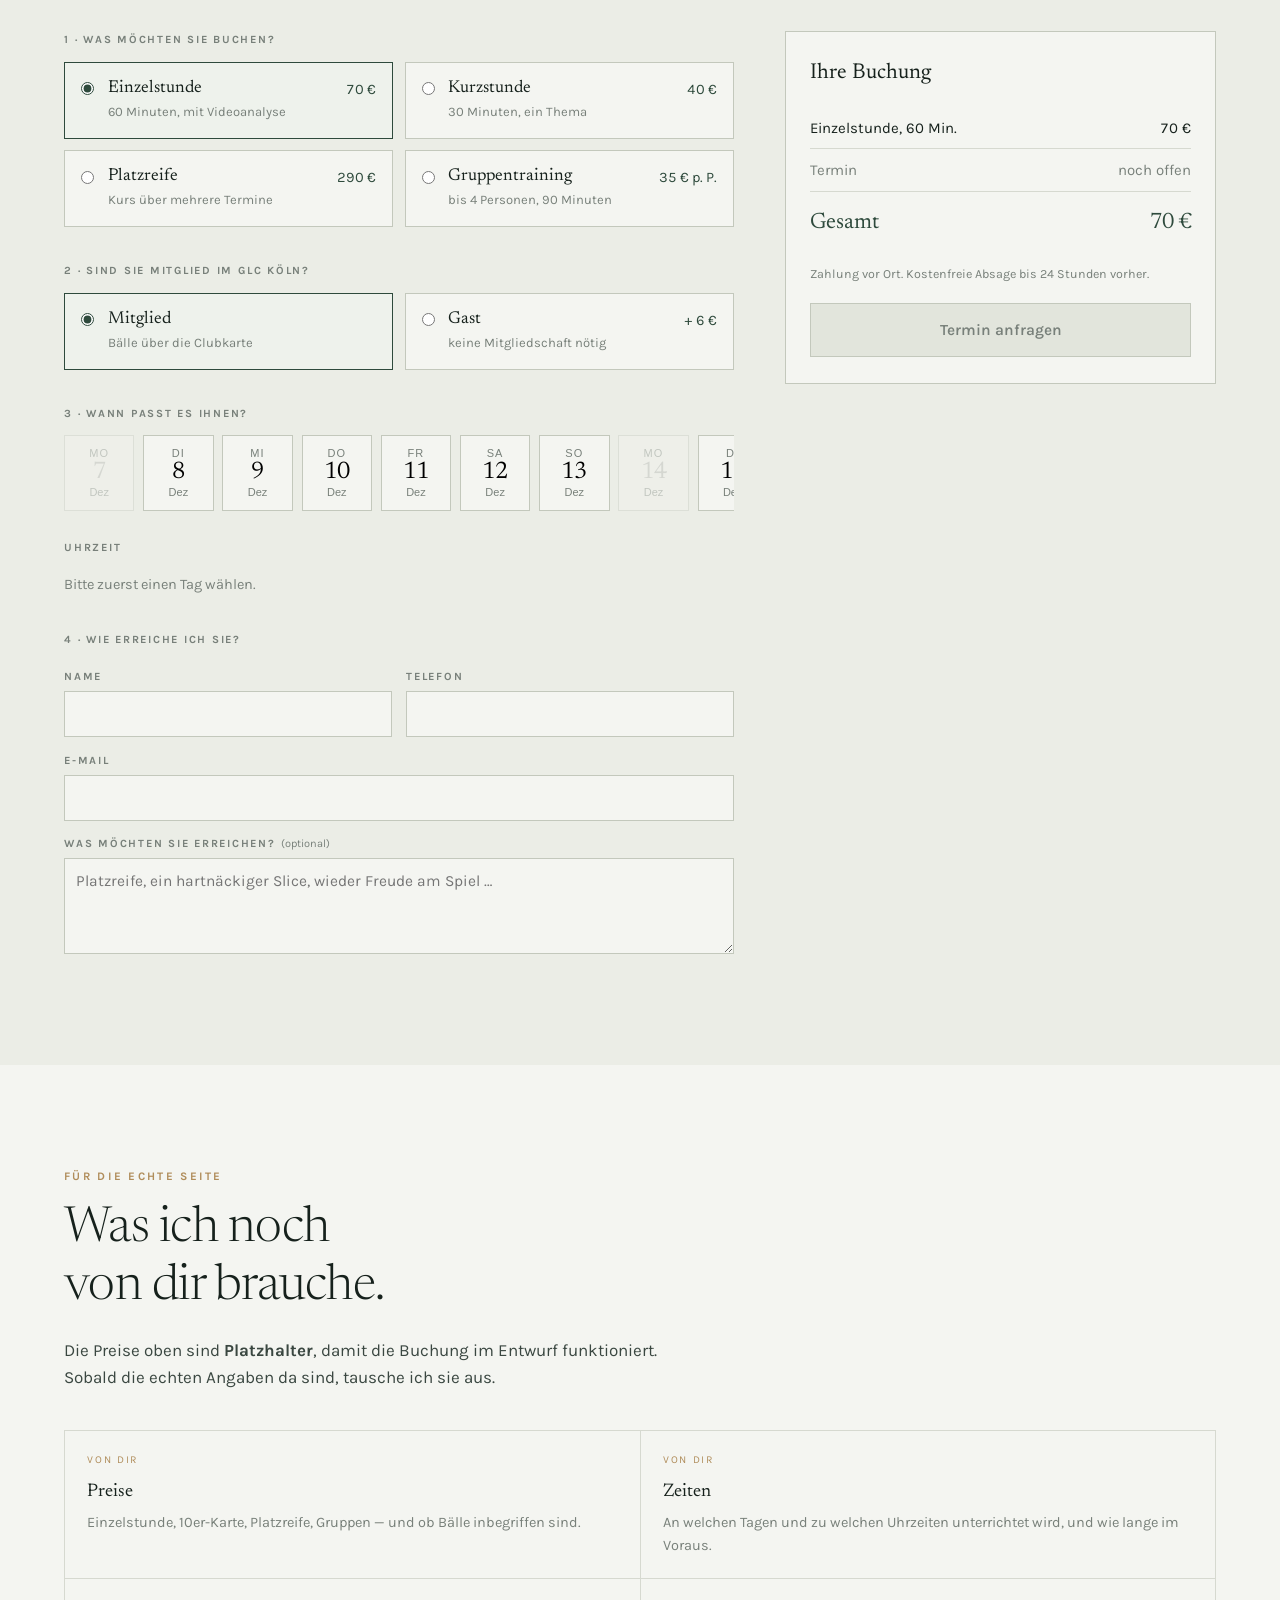
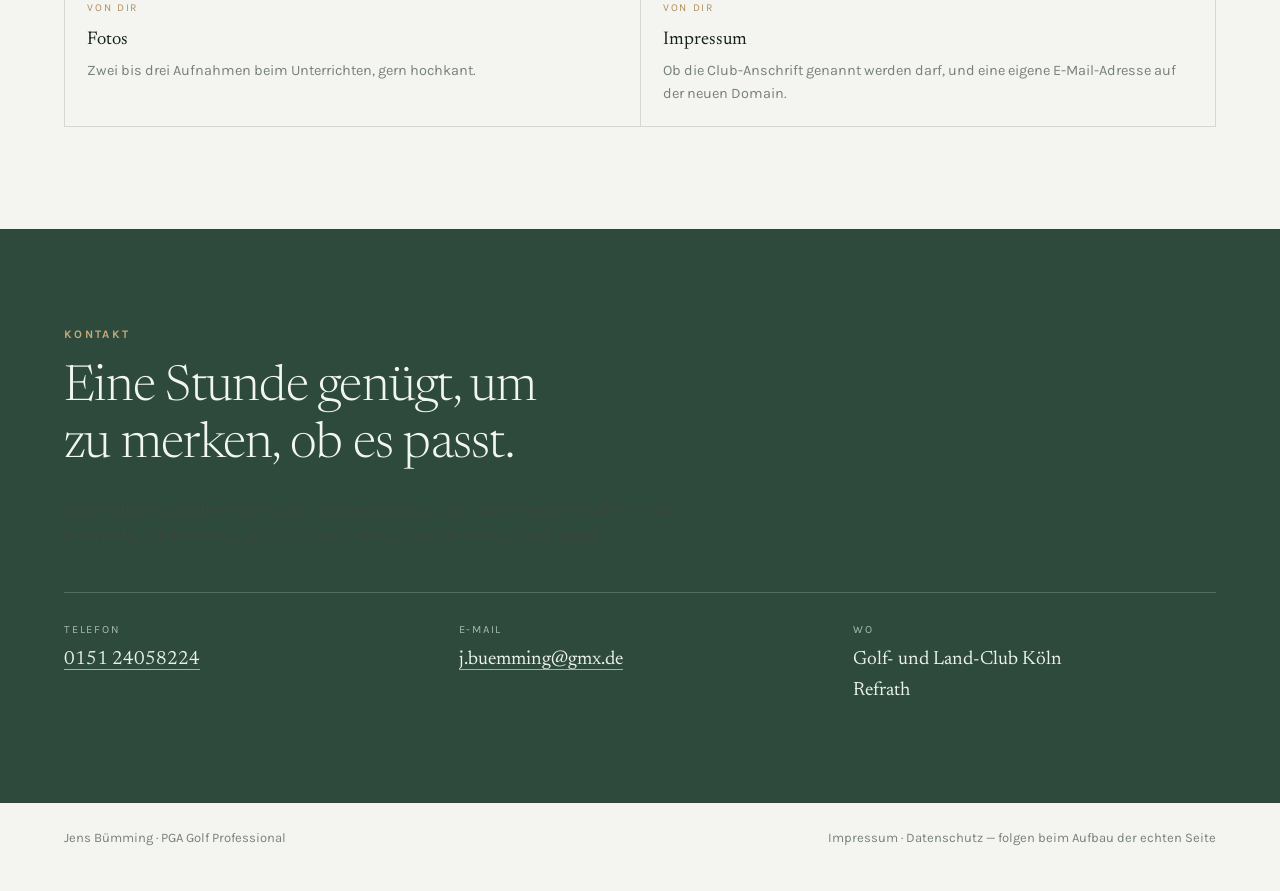
==== commit 90ff74b3: "Golf-Prototyp: Ueberschrift Werdegang umformuliert, Zeilen bekommen Luft Auf dem iPad fehlten die Pu" ====
--- a/golf/index.html
+++ b/golf/index.html
@@ -124,7 +124,7 @@
 }
 .hero h1{
   font-family:var(--serif); font-weight:300;
-  font-size:clamp(2.6rem,7.5vw,5.6rem); line-height:1.02; letter-spacing:-.02em;
+  font-size:clamp(2.6rem,7.5vw,5.6rem); line-height:1.08; letter-spacing:-.02em;
   margin-top:1.1rem; max-width:14ch; text-wrap:balance;
 }
 .hero h1 em{font-style:italic; color:var(--pine)}
@@ -174,7 +174,7 @@
 .band.tint{background:var(--paper-2)}
 .h2{
   font-family:var(--serif); font-weight:300;
-  font-size:clamp(1.9rem,4.2vw,3.1rem); line-height:1.1; letter-spacing:-.015em;
+  font-size:clamp(1.9rem,4.2vw,3.1rem); line-height:1.16; letter-spacing:-.015em;
   margin-top:1rem; max-width:20ch; text-wrap:balance;
 }
 .band.dark .h2{color:#F2F6F1}
@@ -441,7 +441,7 @@
 <!-- ===== Werdegang ===== -->
 <section class="band tint" id="werdegang">
   <p class="eyebrow rev">Werdegang</p>
-  <h2 class="h2 rev">Über 25 Jahre am selben Platz.</h2>
+  <h2 class="h2 rev">Seit über 25 Jahren am selben Platz.</h2>
   <dl class="years rev">
     <div class="year"><dt>1968</dt><dd>Geboren in <b>Lidköping, Schweden</b>.</dd></div>
     <div class="year"><dt>1982</dt><dd><b>Europameister im Team.</b></dd></div>
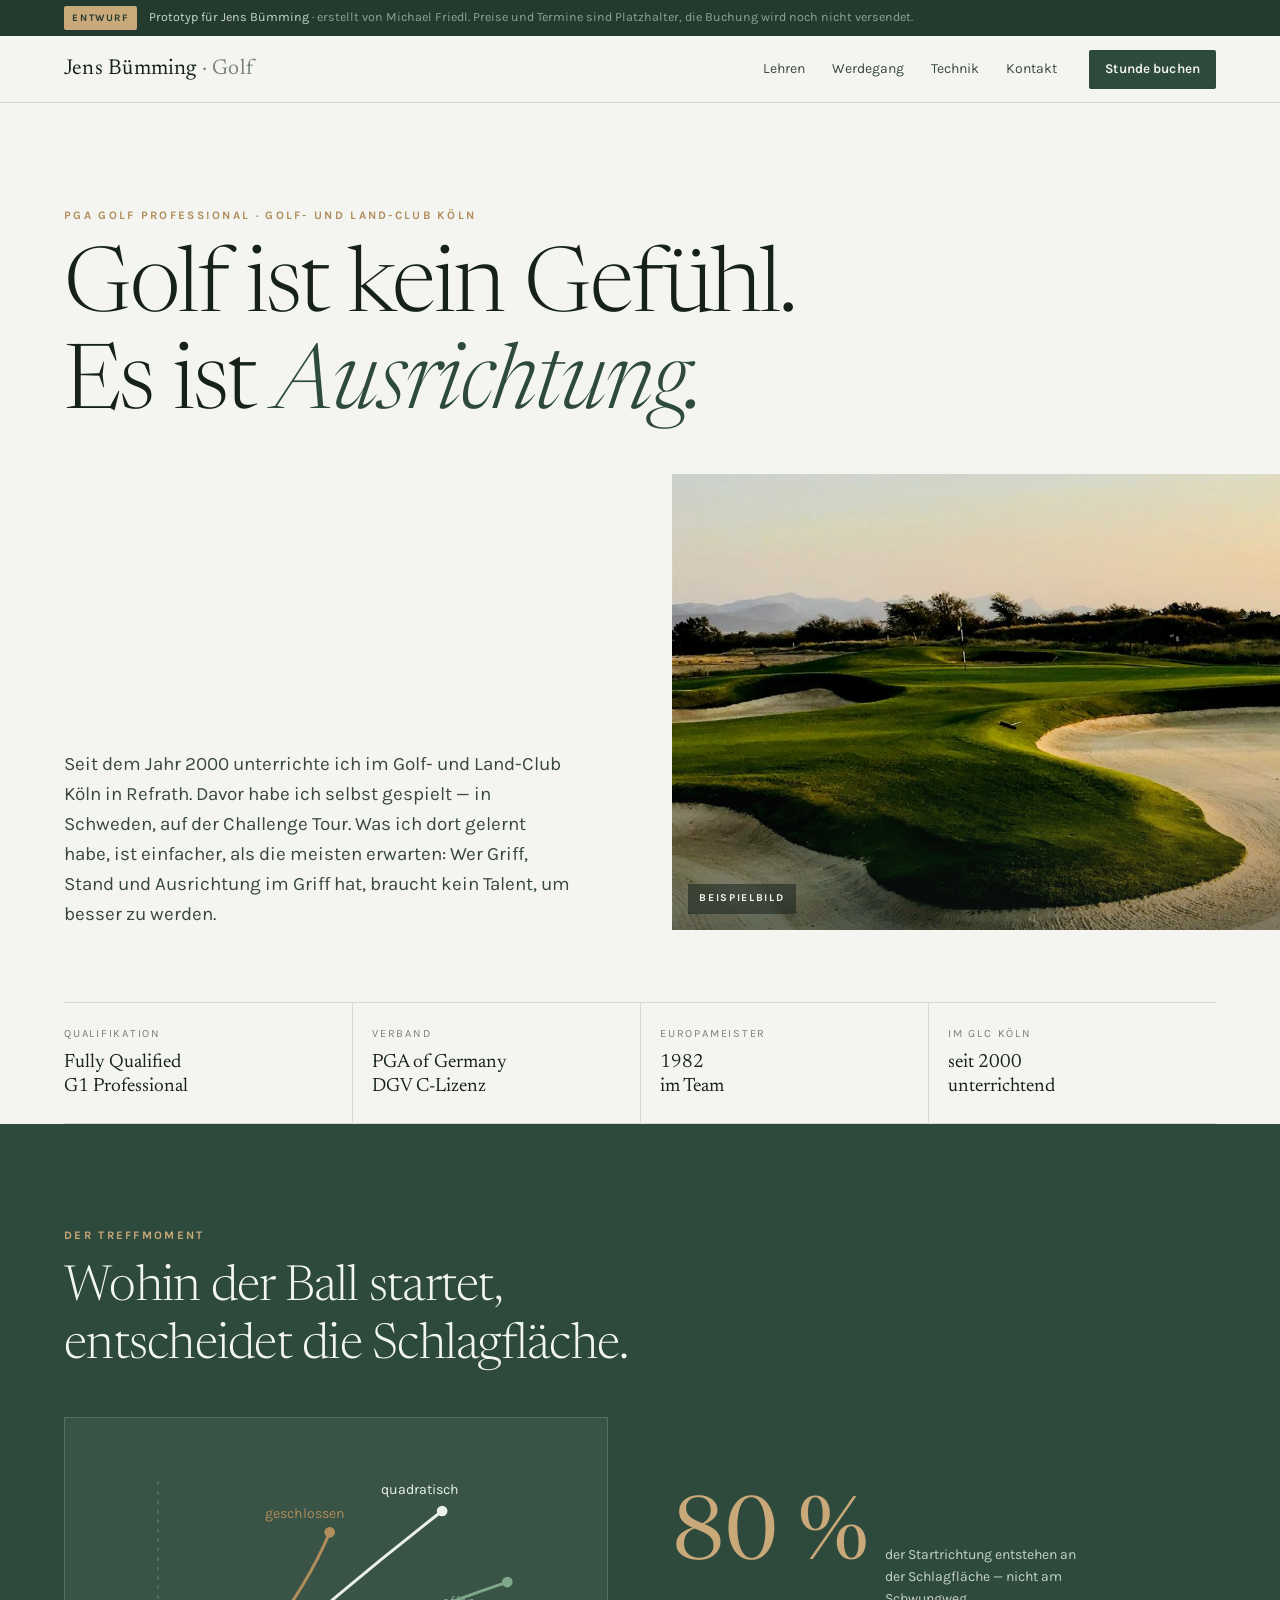
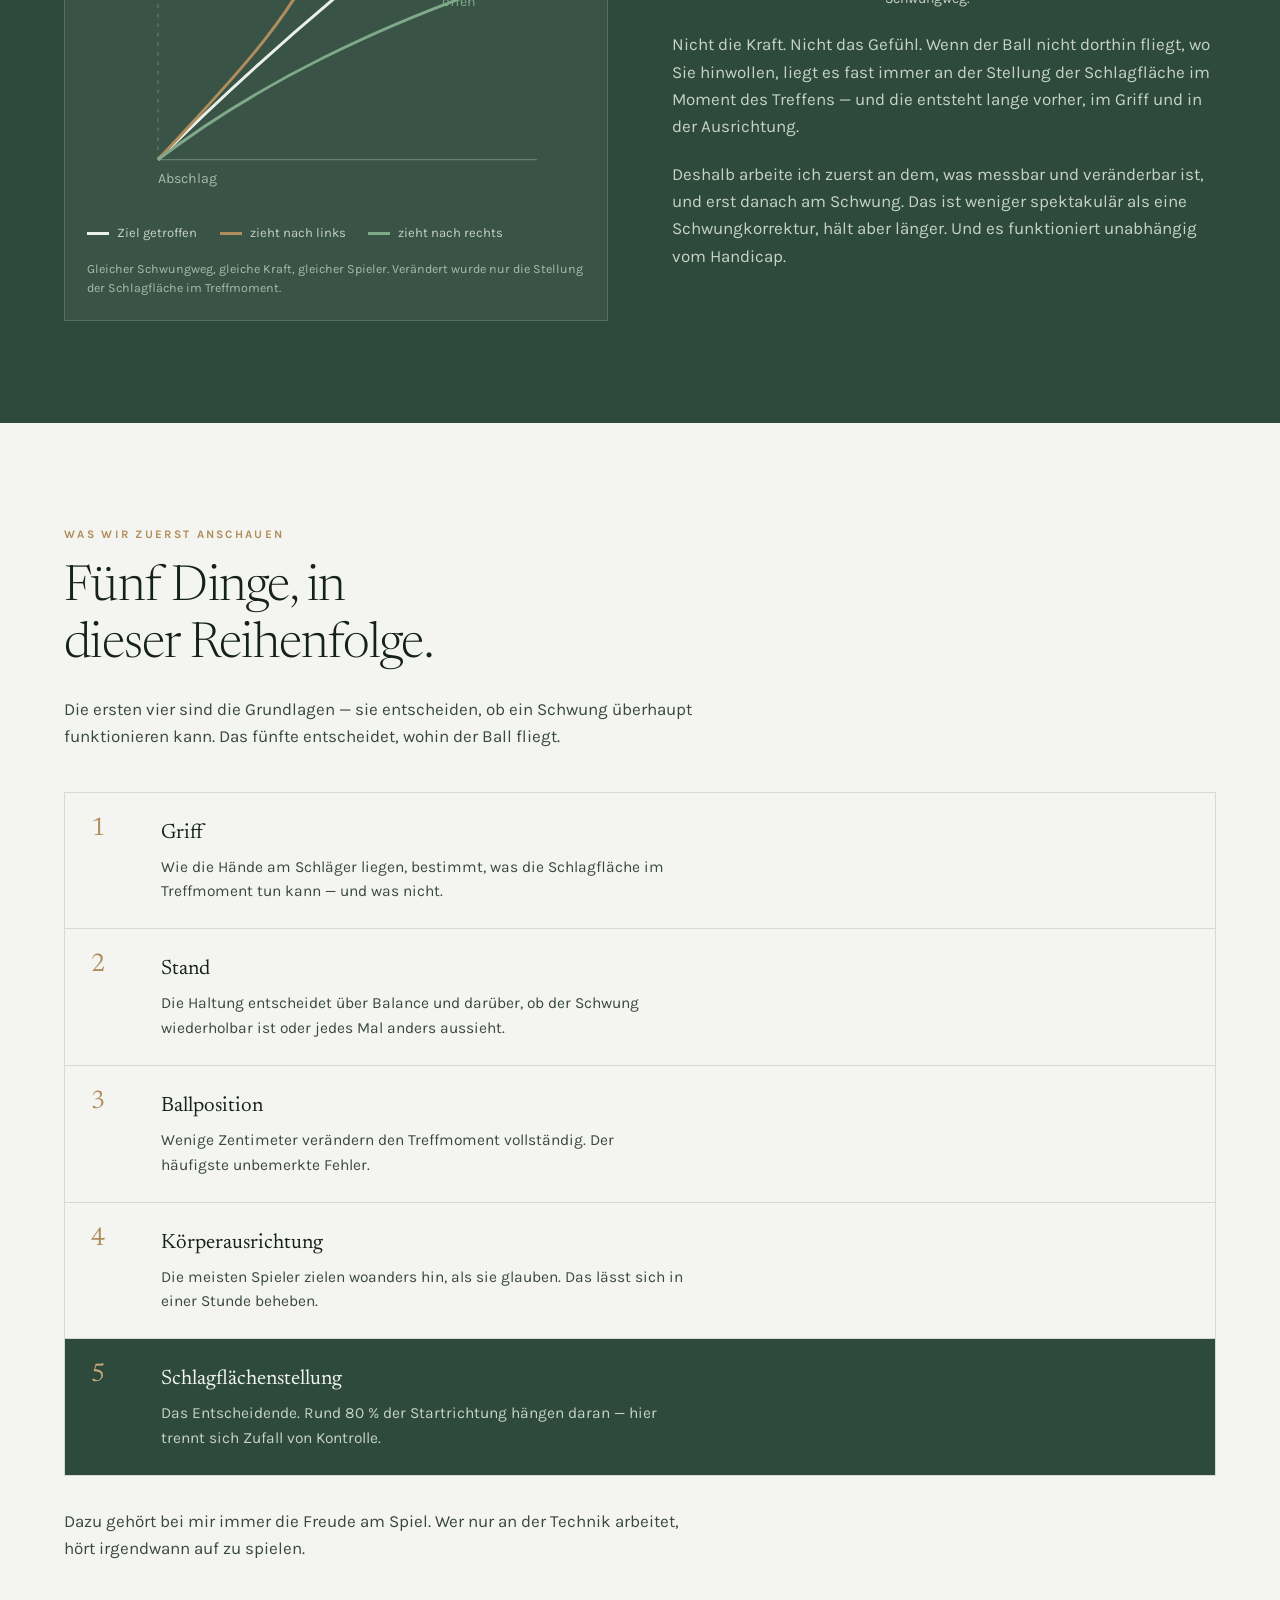
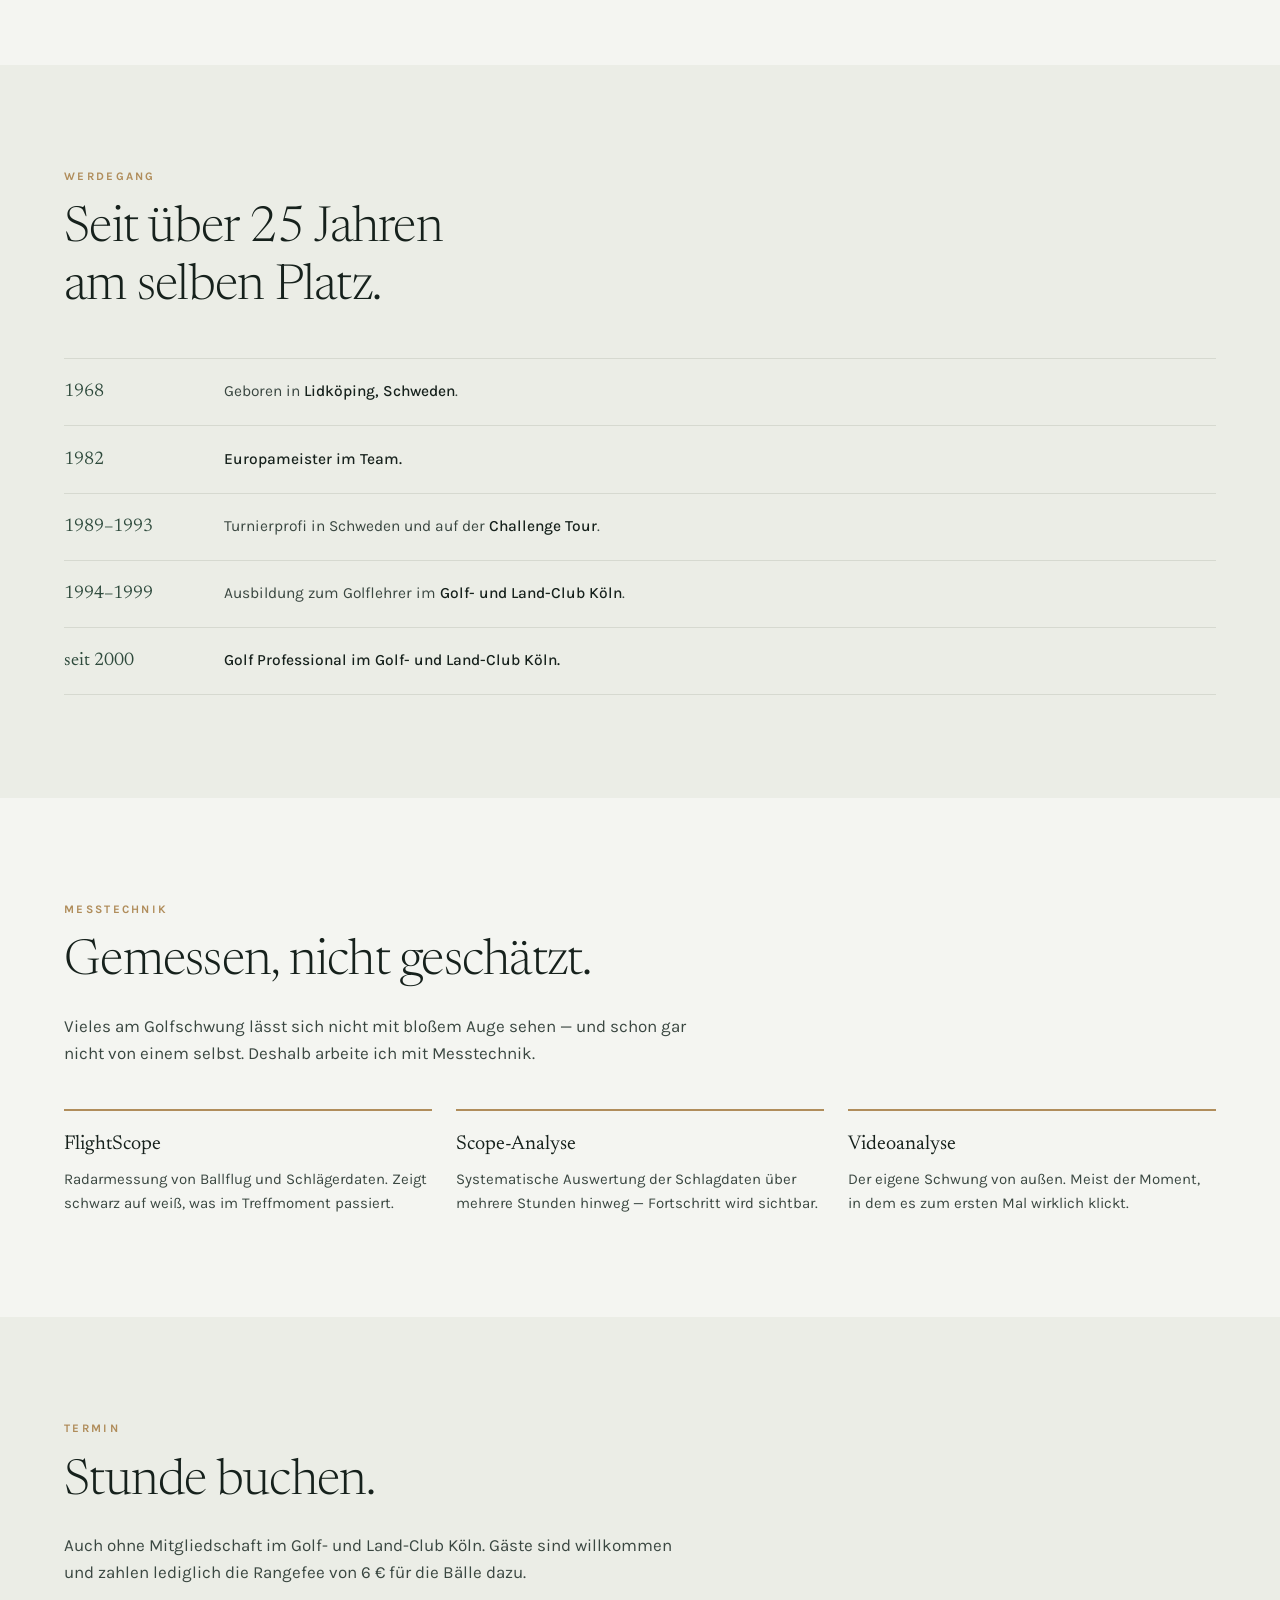
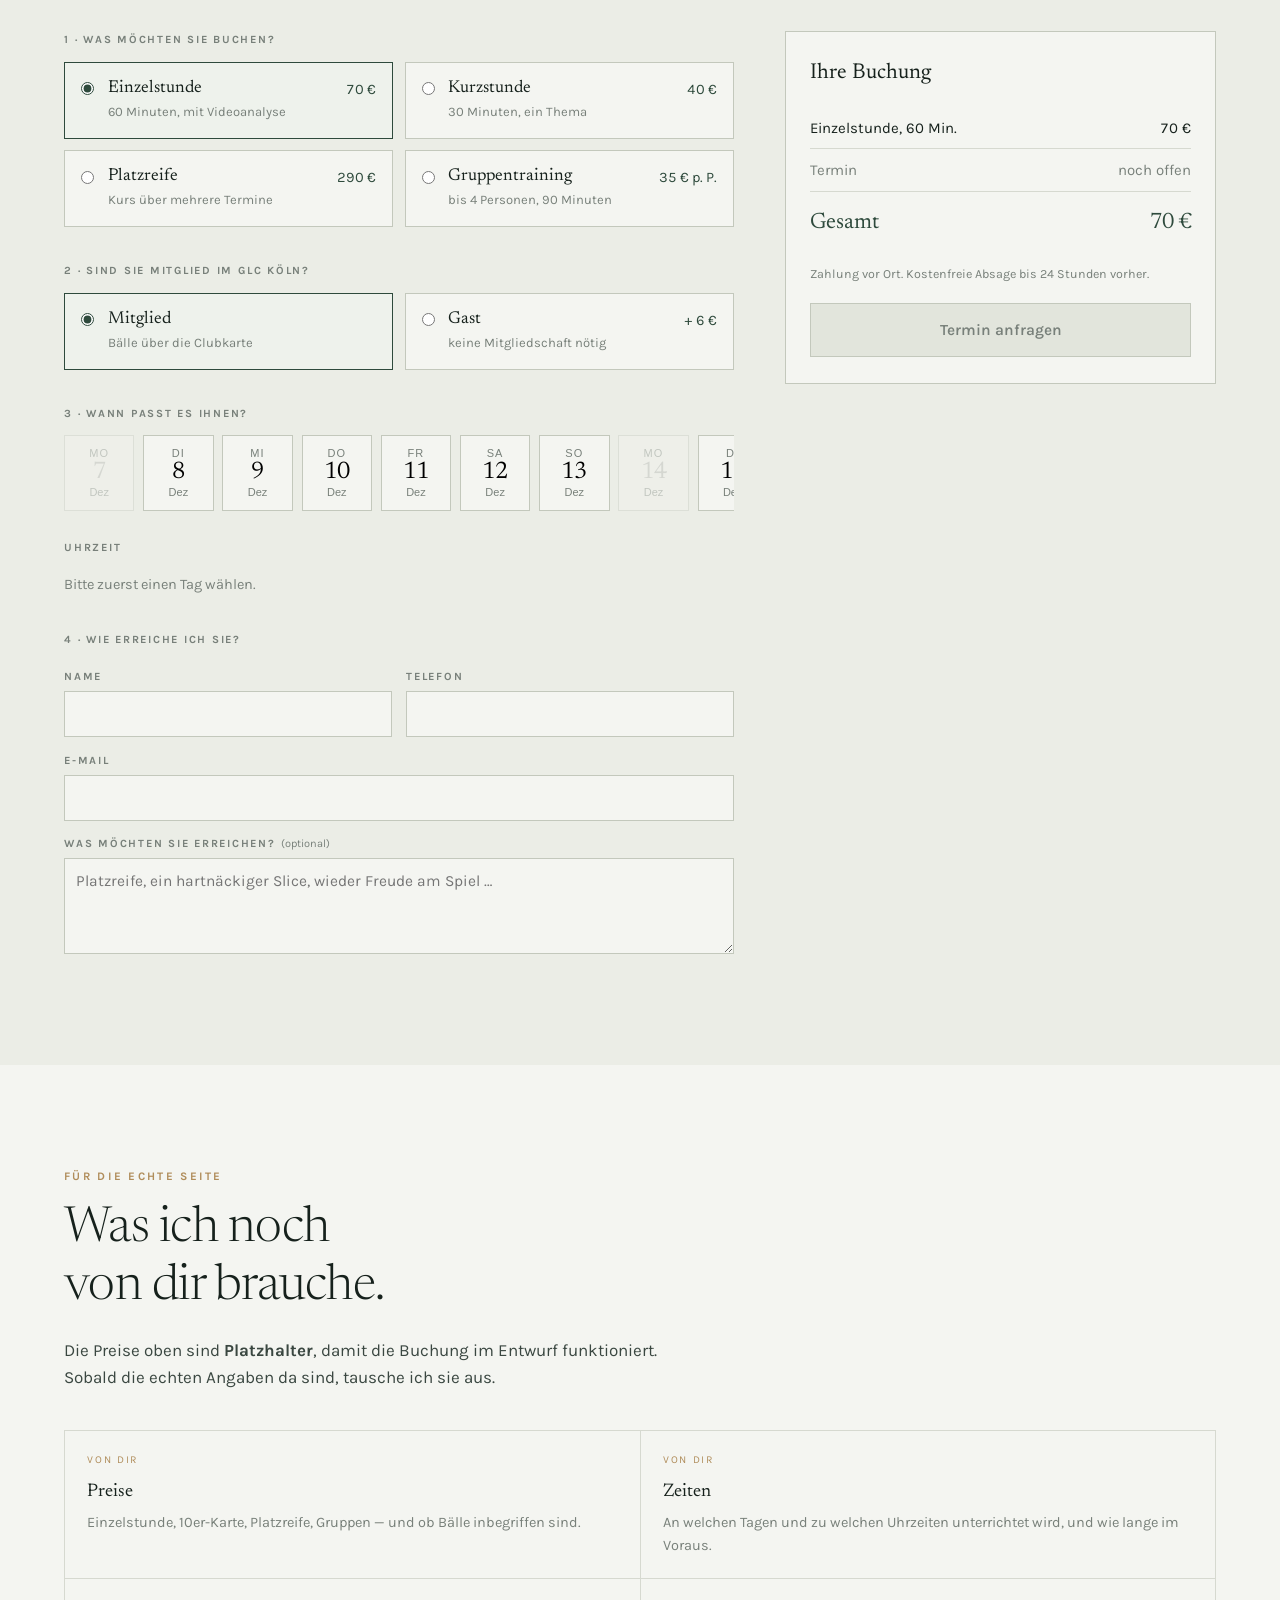
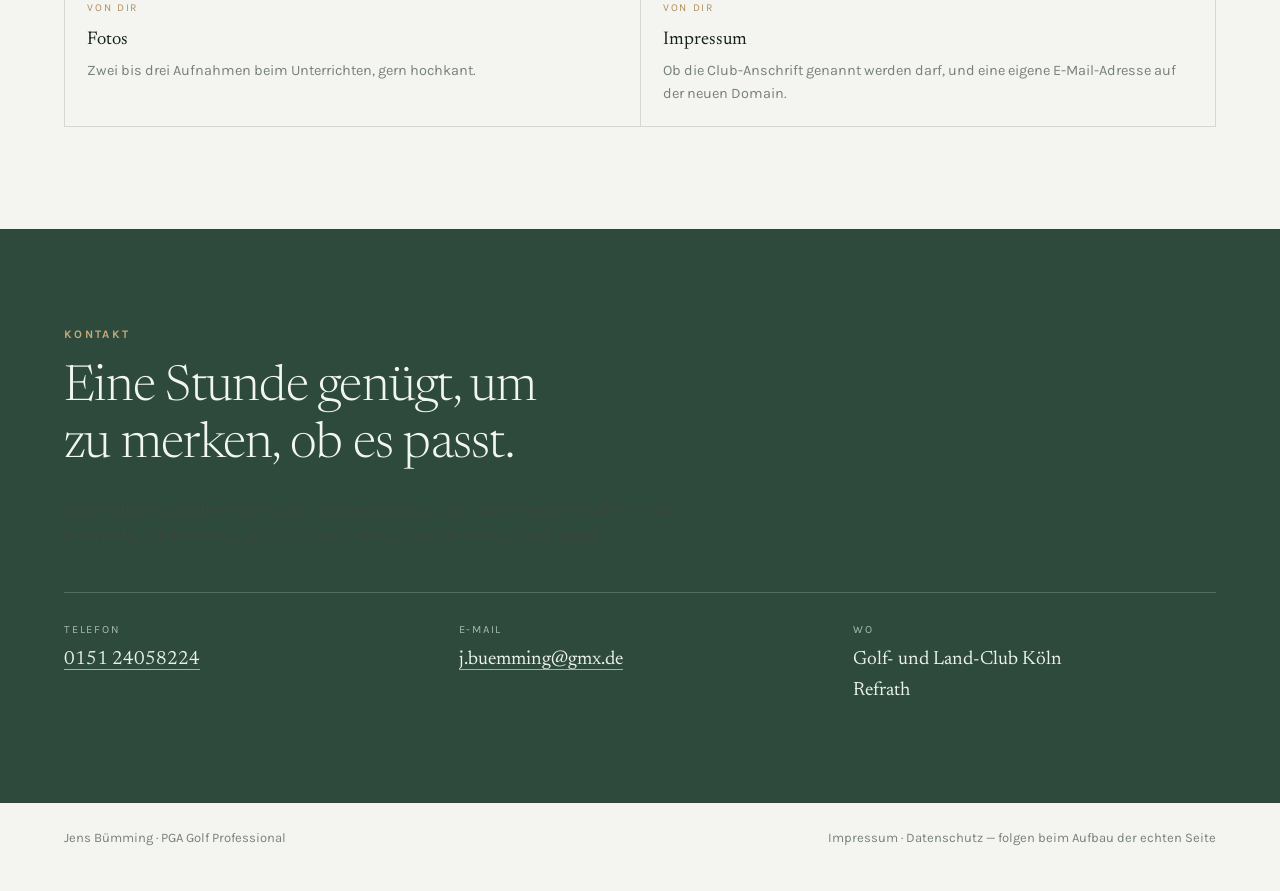
==== commit cf431b91: "Entwurfsleiste: Zeilenhoehe von 1 auf 1,4 - Unterlaengen hatten keinen Platz Co-Authored-By: Claude " ====
--- a/golf/index.html
+++ b/golf/index.html
@@ -5,11 +5,26 @@
 <meta name="viewport" content="width=device-width, initial-scale=1">
 <meta name="robots" content="noindex, nofollow">
 <meta name="theme-color" content="#233A2F">
+<title>Jens Bümming · Golf</title>
+<meta name="description" content="Golfunterricht bei Jens Bümming, PGA Golf Professional im Golf- und Land-Club Köln in Refrath. Einzelstunden, Platzreife und Gruppentraining — auch ohne Mitgliedschaft.">
+<meta property="og:type" content="website">
+<meta property="og:locale" content="de_DE">
+<meta property="og:site_name" content="Jens Bümming · Golf">
+<meta property="og:title" content="Jens Bümming — PGA Golf Professional">
+<meta property="og:description" content="Golfunterricht im Golf- und Land-Club Köln in Refrath. Einzelstunden, Platzreife und Gruppentraining — auch ohne Mitgliedschaft.">
+<meta property="og:url" content="https://michael-friedl.com/golf/">
+<meta property="og:image" content="https://michael-friedl.com/golf/vorschau.jpg">
+<meta property="og:image:width" content="1200">
+<meta property="og:image:height" content="630">
+<meta property="og:image:alt" content="Golfplatz im Abendlicht mit dem Namenszug Jens Bümming">
+<meta name="twitter:card" content="summary_large_image">
+<meta name="twitter:title" content="Jens Bümming — PGA Golf Professional">
+<meta name="twitter:description" content="Golfunterricht im Golf- und Land-Club Köln in Refrath. Einzelstunden, Platzreife und Gruppentraining — auch ohne Mitgliedschaft.">
+<meta name="twitter:image" content="https://michael-friedl.com/golf/vorschau.jpg">
 <link rel="icon" href="data:image/svg+xml,%3Csvg xmlns='http://www.w3.org/2000/svg' viewBox='0 0 32 32'%3E%3Crect width='32' height='32' rx='7' fill='%232E4A3C'/%3E%3Ctext x='16' y='22' font-family='Georgia,serif' font-size='15' fill='%23ffffff' text-anchor='middle'%3EJB%3C/text%3E%3C/svg%3E">
 <style>*{box-sizing:border-box}html,body{margin:0}img{max-width:100%}[hidden]{display:none!important}</style>
 </head>
 <body>
-<title>Bümming Golf</title>
 <link rel="preconnect" href="https://fonts.googleapis.com">
 <link rel="preconnect" href="https://fonts.gstatic.com" crossorigin>
 <link rel="stylesheet" href="https://fonts.googleapis.com/css2?family=Newsreader:ital,opsz,wght@0,6..72,300;0,6..72,400;0,6..72,500;1,6..72,300;1,6..72,400&family=Karla:wght@400;500;600;700&display=swap">
@@ -44,7 +59,7 @@
   height:36px; display:flex; align-items:center; gap:.75rem;
   padding:0 var(--mx);
   background:var(--pine-2); color:#C8D5C9;
-  font-size:12.5px; line-height:1;
+  font-size:12.5px; line-height:1.4;
 }
 .draft b{
   flex:none; font-size:10px; font-weight:700;
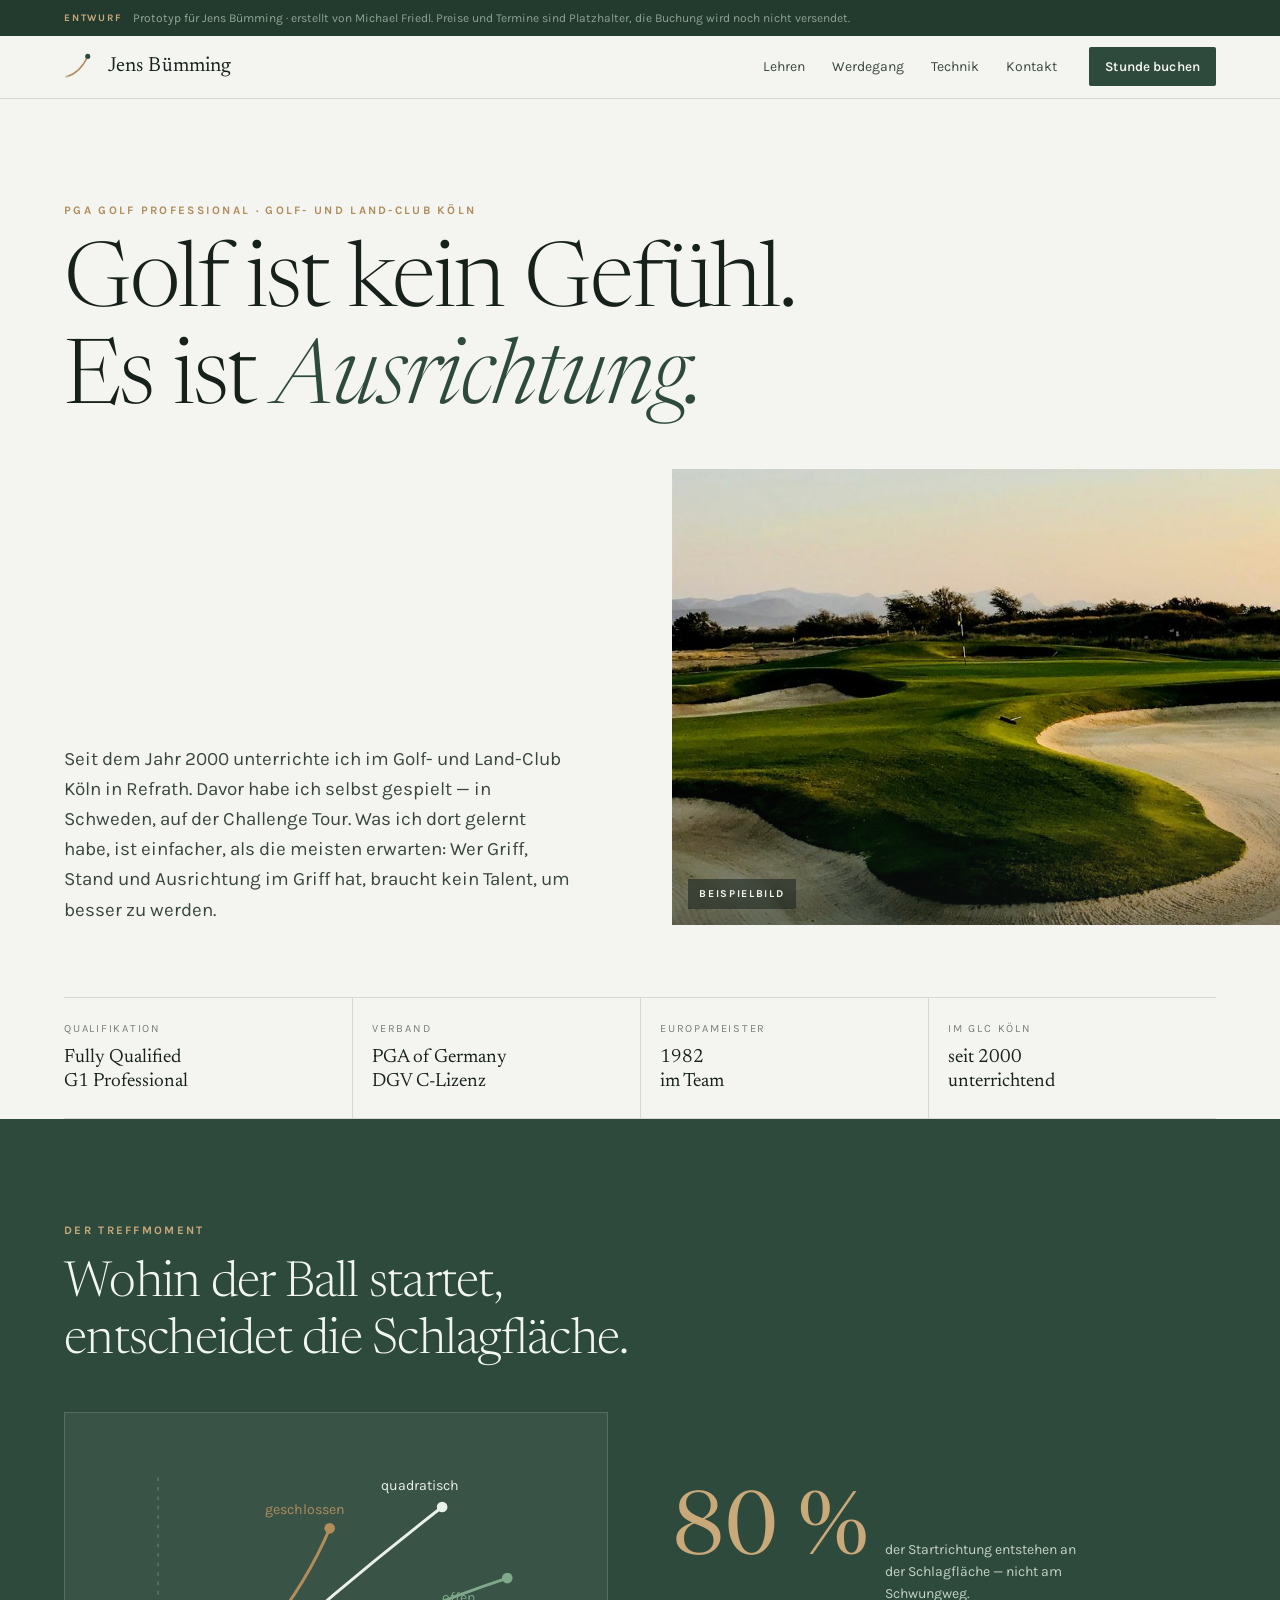
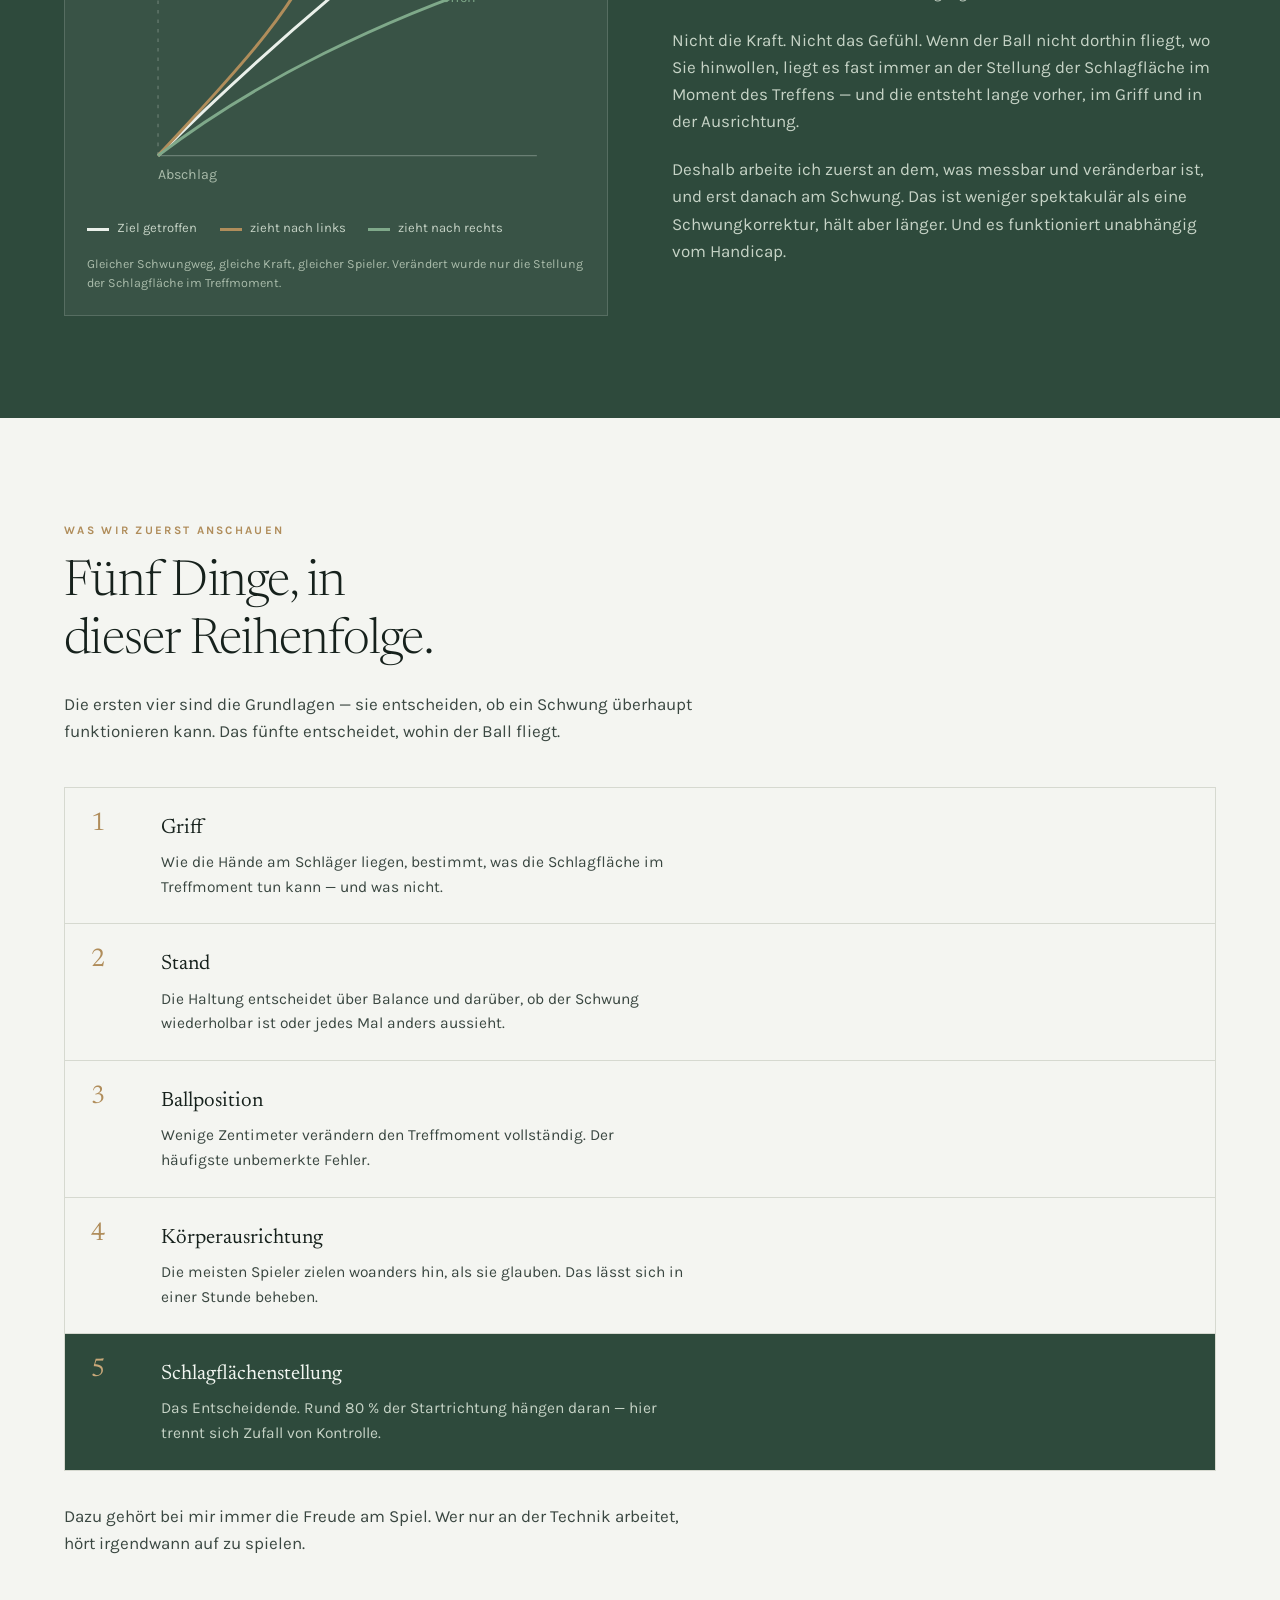
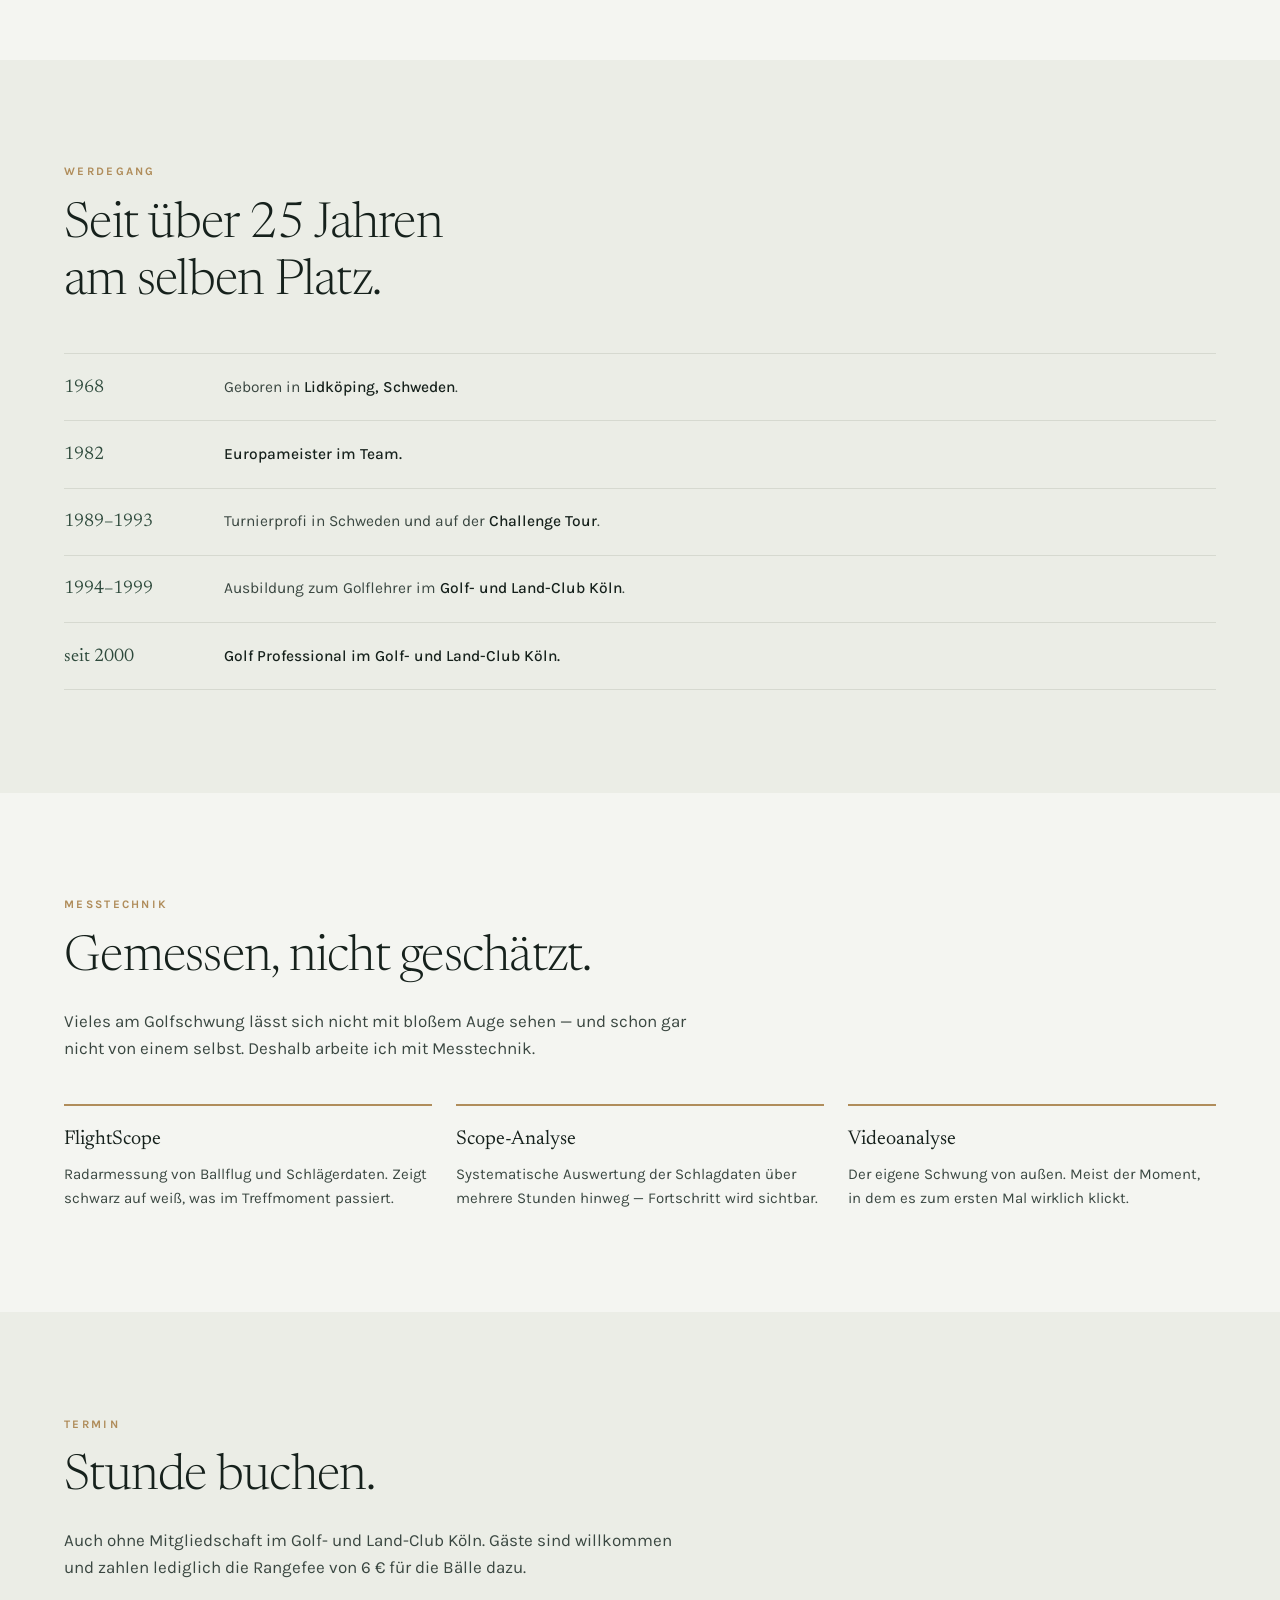
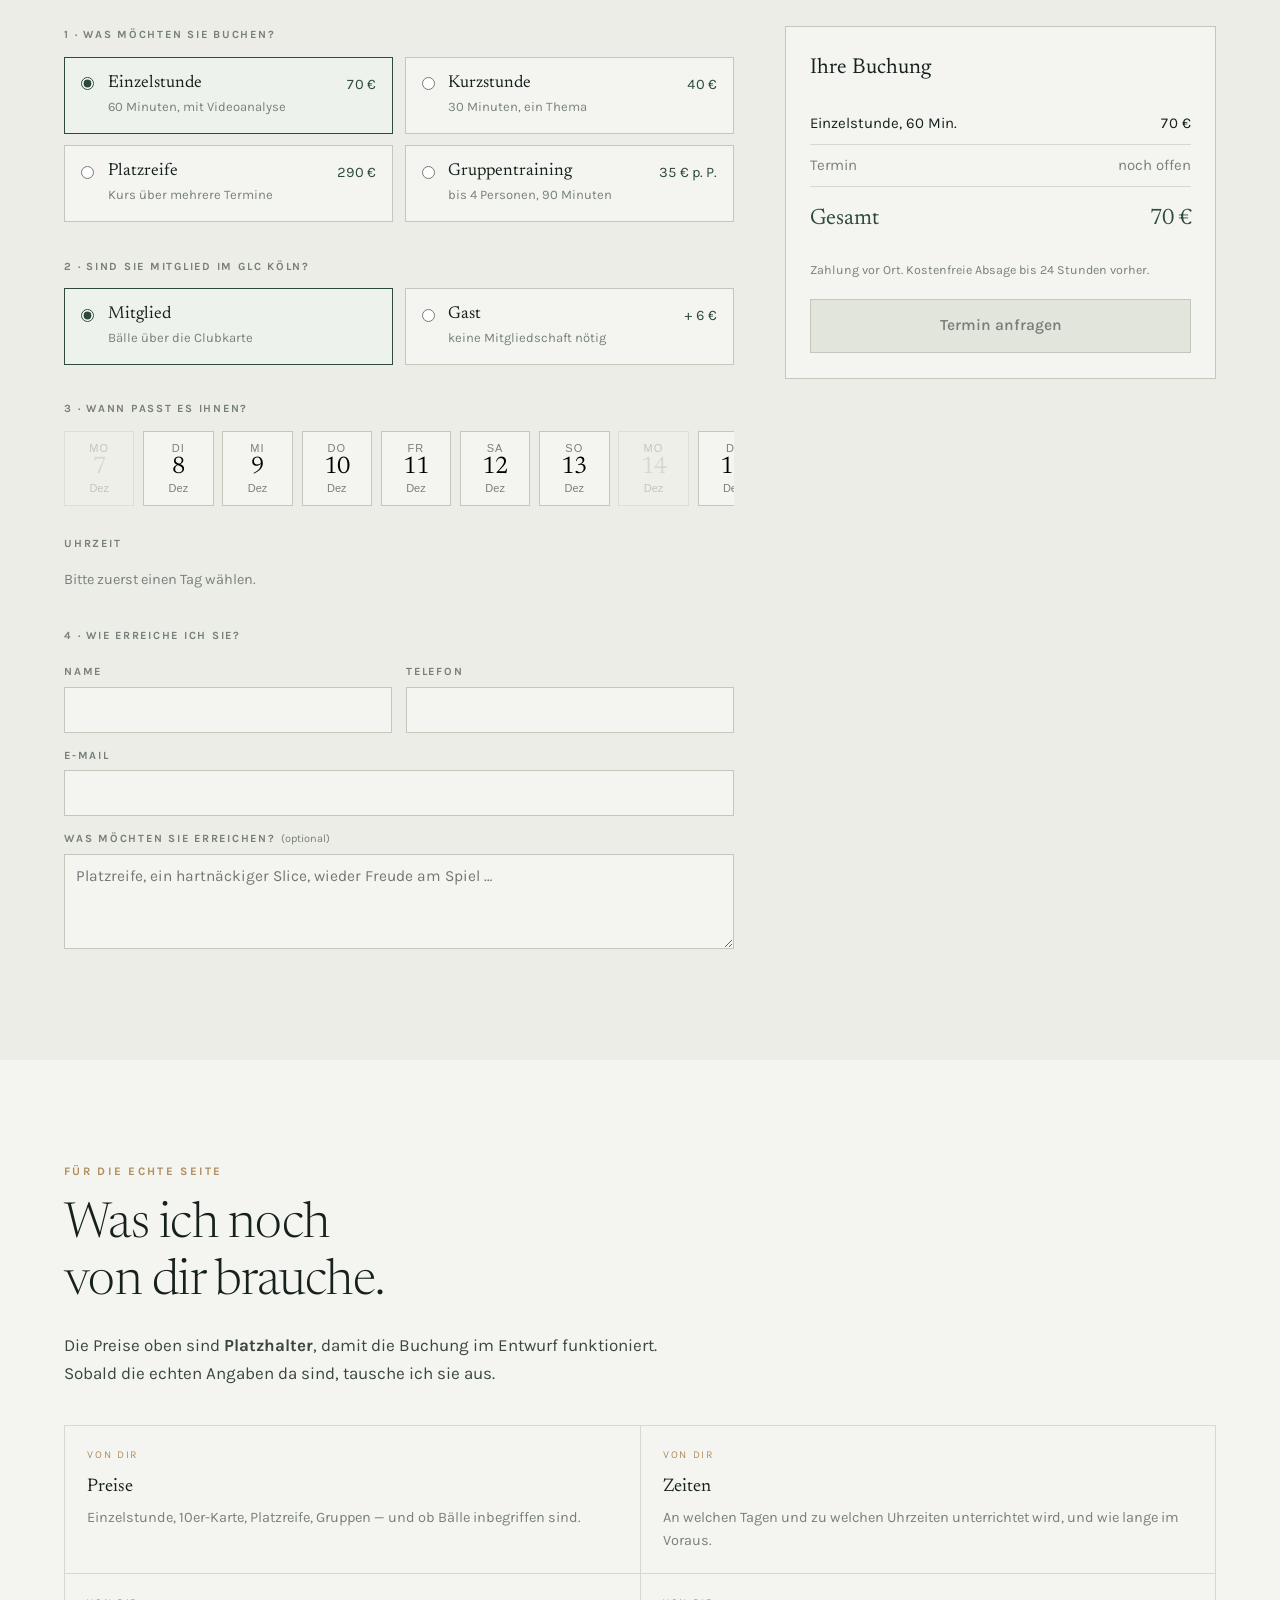
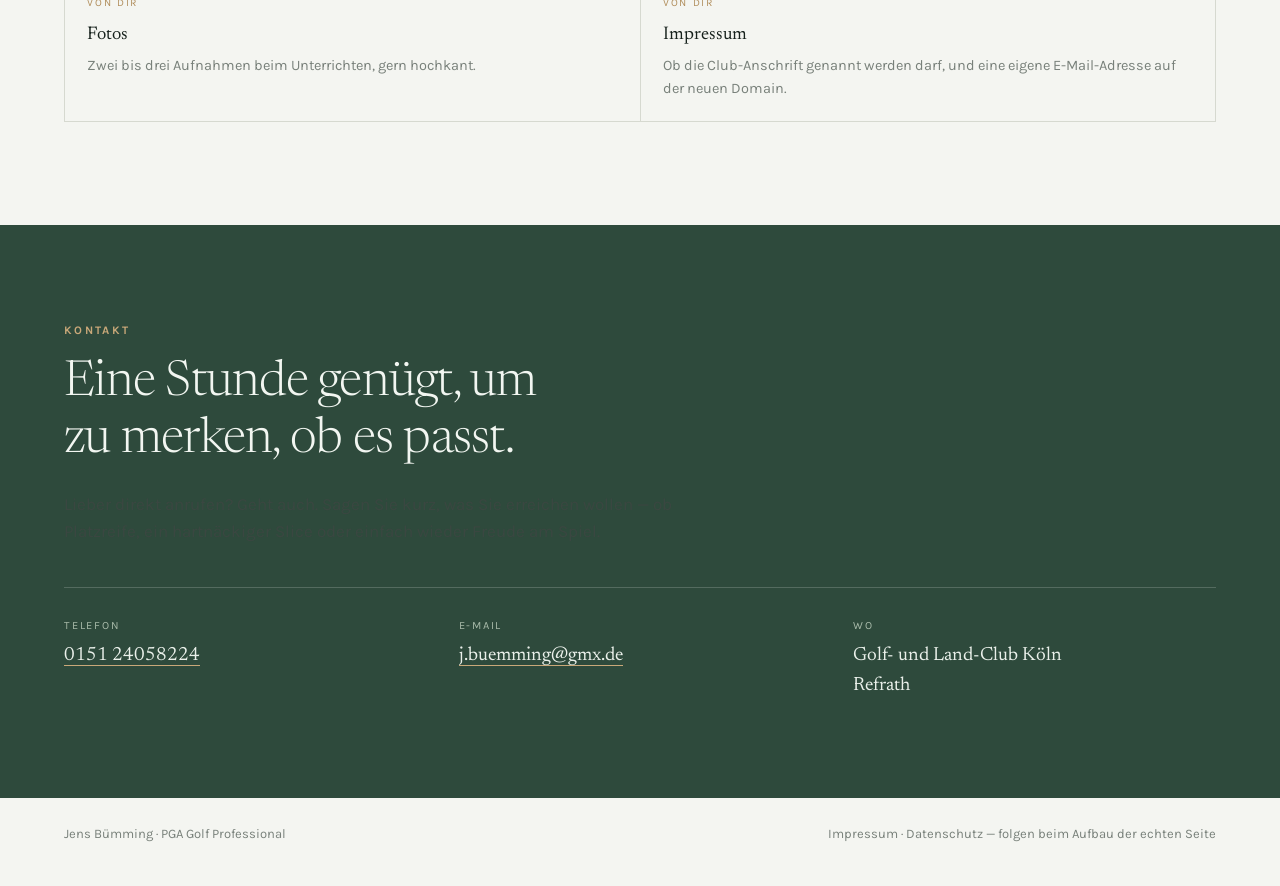
==== commit 27d246fd: "Golf-Entwurf: Kopfleiste bekommt ein eigenes Zeichen Statt reinem Text steht links jetzt der Ballflu" ====
--- a/golf/index.html
+++ b/golf/index.html
@@ -55,17 +55,14 @@
 
 /* ---------- Entwurfsleiste ---------- */
 .draft{
-  position:sticky; top:0; z-index:70;
-  height:36px; display:flex; align-items:center; gap:.75rem;
-  padding:0 var(--mx);
-  background:var(--pine-2); color:#C8D5C9;
-  font-size:12.5px; line-height:1.4;
+  display:flex; align-items:center; gap:.7rem;
+  padding:.6rem var(--mx);
+  background:var(--pine-2); color:#93A896;
+  font-size:12px; line-height:1.4;
 }
 .draft b{
   flex:none; font-size:10px; font-weight:700;
-  letter-spacing:.16em; text-transform:uppercase;
-  color:var(--pine-2); background:var(--sand-2);
-  padding:.34rem .52rem .3rem; border-radius:2px;
+  letter-spacing:.18em; text-transform:uppercase; color:var(--sand-2);
 }
 .draft .txt{overflow:hidden; text-overflow:ellipsis; white-space:nowrap}
 .draft .lang{color:#8FA394}
@@ -73,19 +70,29 @@
 
 /* ---------- Kopf ---------- */
 .top{
-  position:sticky; top:36px; z-index:60;
+  position:sticky; top:0; z-index:60;
   display:flex; align-items:center; gap:2rem;
-  padding:.85rem var(--mx);
-  background:rgba(244,245,241,.9);
-  -webkit-backdrop-filter:saturate(1.5) blur(10px);
-  backdrop-filter:saturate(1.5) blur(10px);
+  padding:.7rem var(--mx);
+  background:rgba(244,245,241,.88);
+  -webkit-backdrop-filter:saturate(1.5) blur(12px);
+  backdrop-filter:saturate(1.5) blur(12px);
   border-bottom:1px solid var(--line);
 }
+
+/* Wortmarke: der Ballflug von der Visitenkarte, dann der Name */
 .mark{
-  font-family:var(--serif); font-size:1.35rem; letter-spacing:.01em;
-  white-space:nowrap; margin-right:auto;
-}
-.mark em{font-style:normal; color:var(--stone)}
+  display:flex; align-items:center; gap:.62rem;
+  margin-right:auto; text-decoration:none; white-space:nowrap;
+}
+.mark svg{flex:none; width:34px; height:27px; overflow:visible}
+.mark svg .bahn{fill:none; stroke:var(--sand); stroke-width:1.7; stroke-linecap:round}
+.mark svg .ball{fill:var(--pine)}
+.mark svg .tee{fill:var(--line-2)}
+.mark b{
+  font-family:var(--serif); font-weight:400; font-size:1.28rem;
+  letter-spacing:.005em; color:var(--ink); line-height:1.2;
+}
+.mark:hover b,.mark:focus-visible b{color:var(--pine)}
 
 .nav{display:flex; align-items:center; gap:1.7rem; font-size:14px}
 .nav a{
@@ -110,7 +117,7 @@
 }
 .nav-cta:hover,.nav-cta:focus-visible{background:var(--pine-2); color:var(--paper)}
 
-[id]{scroll-margin-top:120px}
+[id]{scroll-margin-top:96px}
 @media (max-width:820px){
   .top{
     display:grid; grid-template-columns:1fr auto;
@@ -118,7 +125,9 @@
     gap:.65rem .9rem; align-items:center;
     padding:.7rem var(--mx) .5rem;
   }
-  .mark{grid-area:mark; margin-right:0; font-size:1.12rem}
+  .mark{grid-area:mark; margin-right:0}
+  .mark svg{width:30px; height:24px}
+  .mark b{font-size:1.14rem}
   .nav-cta{grid-area:cta; padding:.45rem .8rem; font-size:12.5px}
   .nav{
     grid-area:nav; gap:1.3rem; font-size:14.5px;
@@ -128,7 +137,7 @@
     mask-image:linear-gradient(to right,#000 calc(100% - 34px),transparent);
   }
   .nav::-webkit-scrollbar{display:none}
-  [id]{scroll-margin-top:150px}
+  [id]{scroll-margin-top:132px}
 }
 
 /* ---------- Hero ---------- */
@@ -355,7 +364,14 @@
 </div>
 
 <header class="top">
-  <div class="mark">Jens Bümming <em>· Golf</em></div>
+  <a class="mark" href="#top" aria-label="Zum Seitenanfang">
+    <svg viewBox="0 0 40 32" aria-hidden="true">
+      <path class="bahn" d="M 3 28 C 12 25.5, 21 19, 28 4"/>
+      <circle class="ball" cx="28" cy="4" r="3"/>
+      <circle class="tee" cx="3" cy="28" r="1.7"/>
+    </svg>
+    <b>Jens Bümming</b>
+  </a>
   <nav class="nav" aria-label="Seitenbereiche">
     <a href="#lehren">Lehren</a>
     <a href="#werdegang">Werdegang</a>
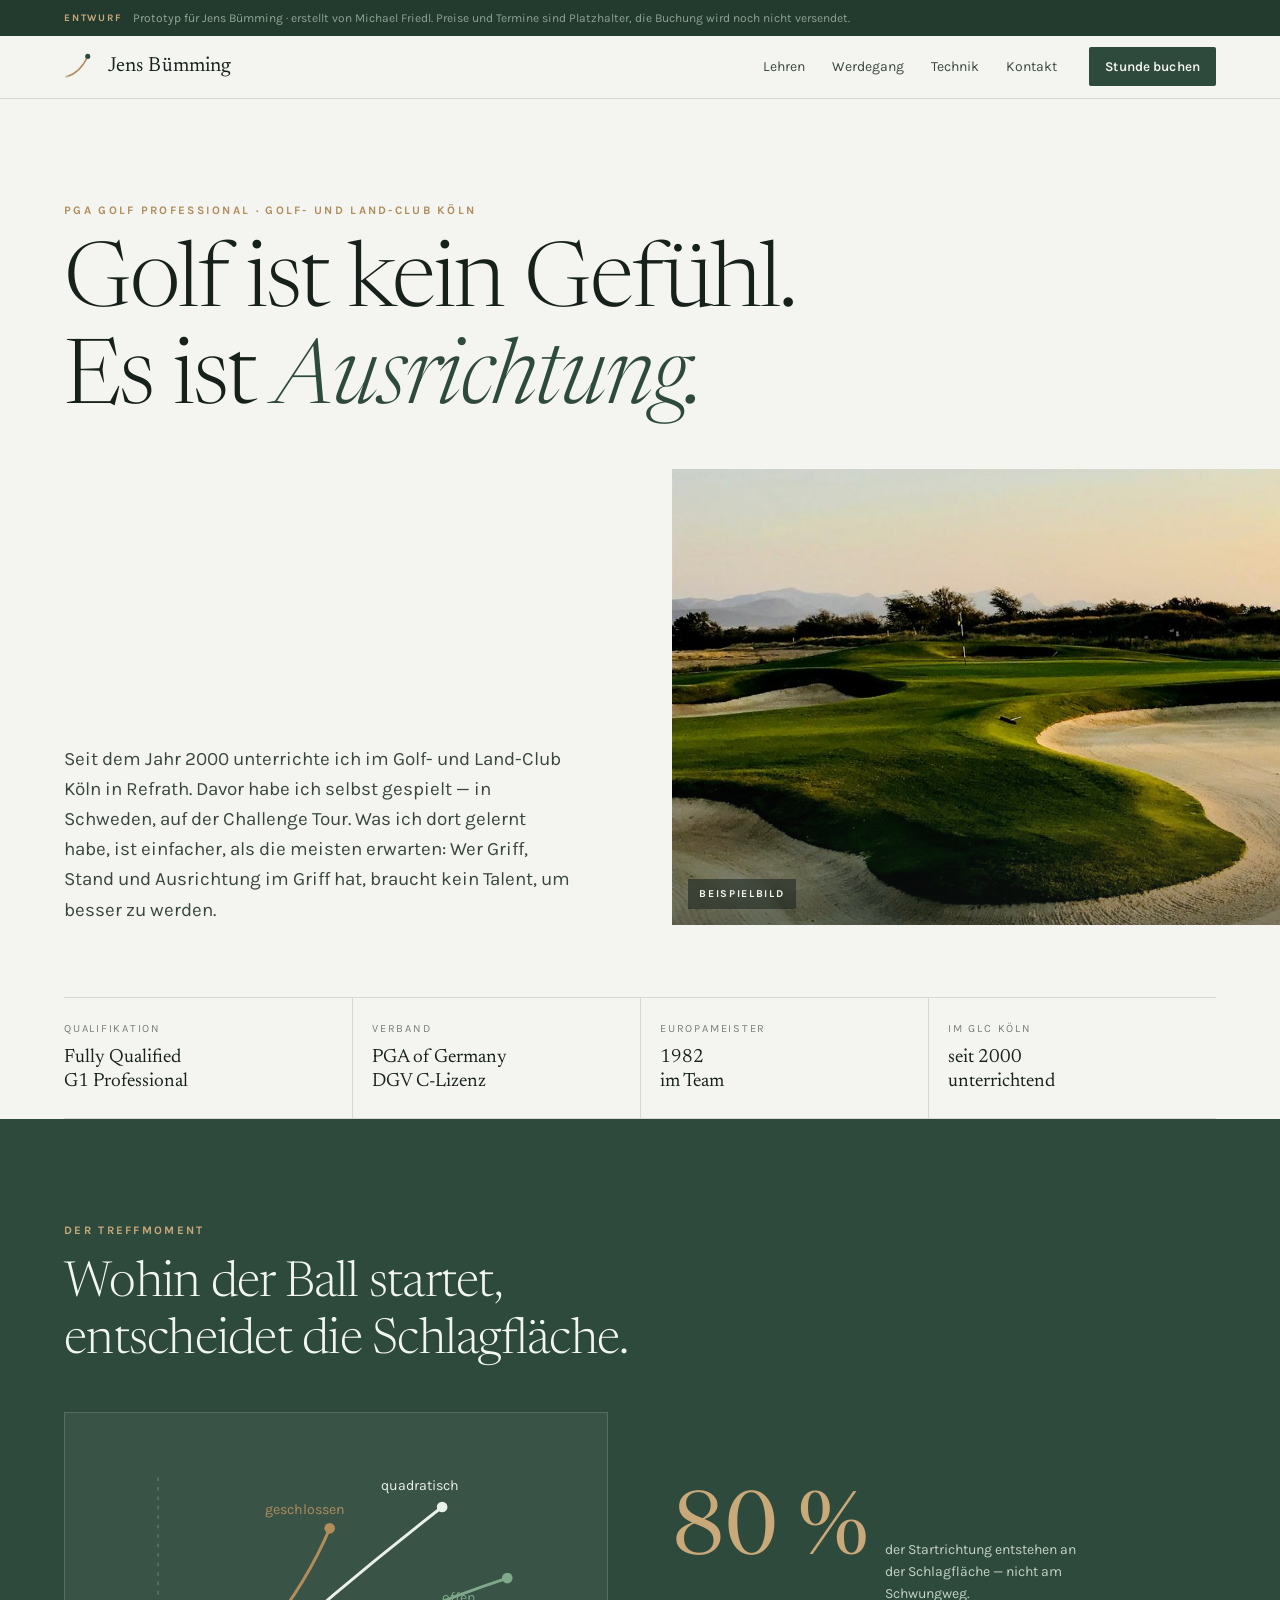
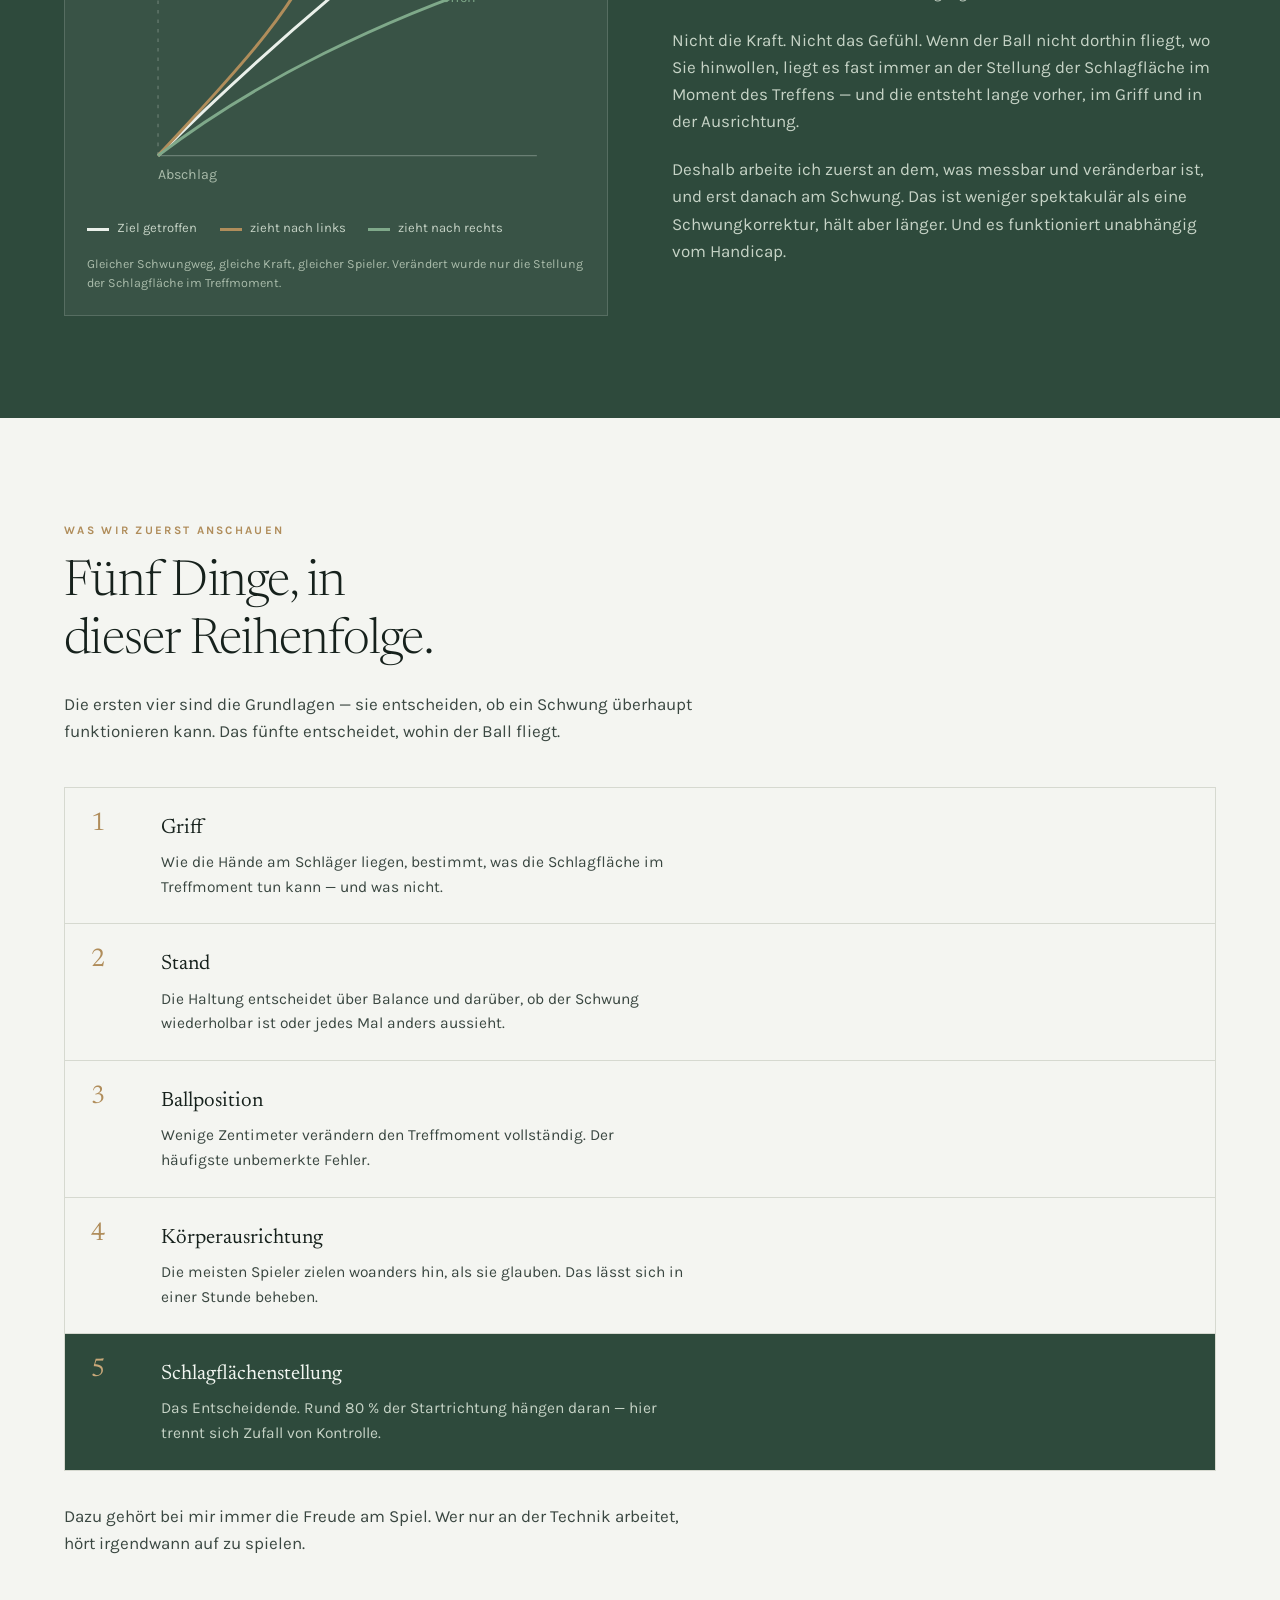
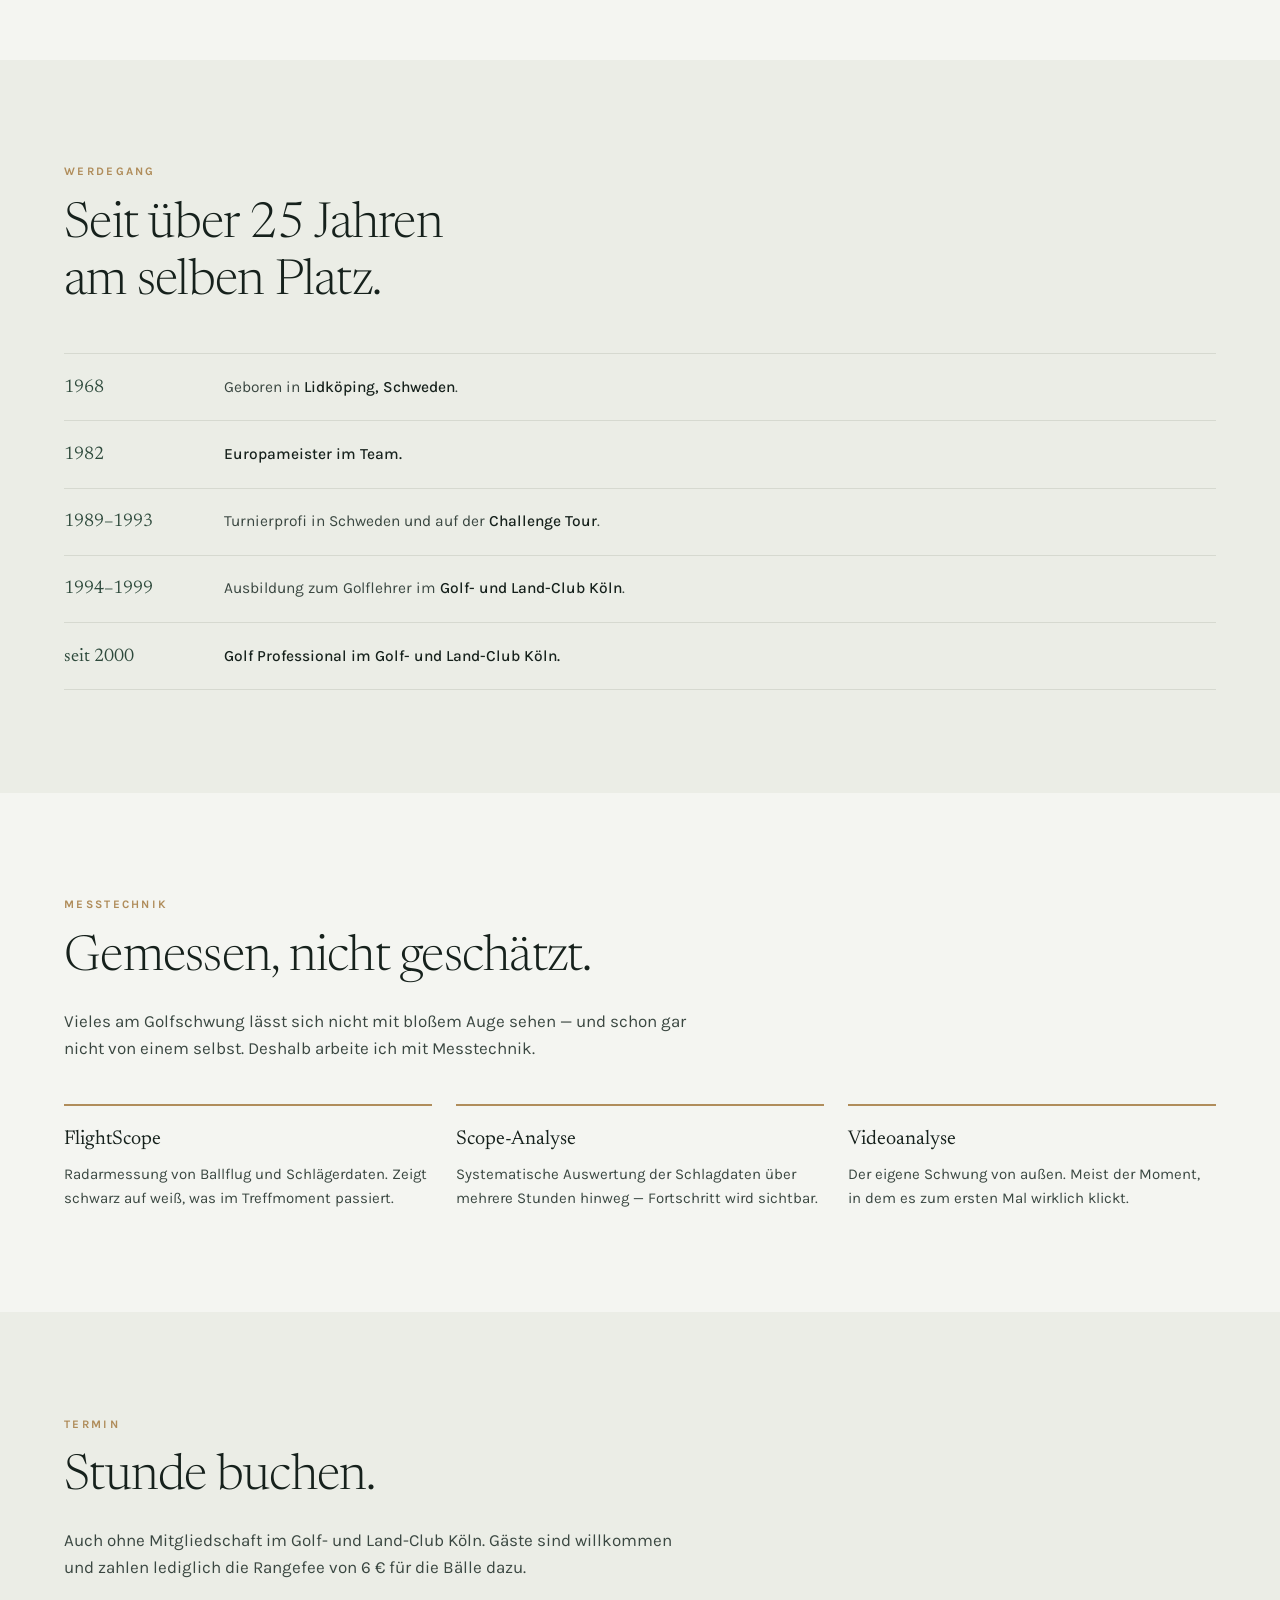
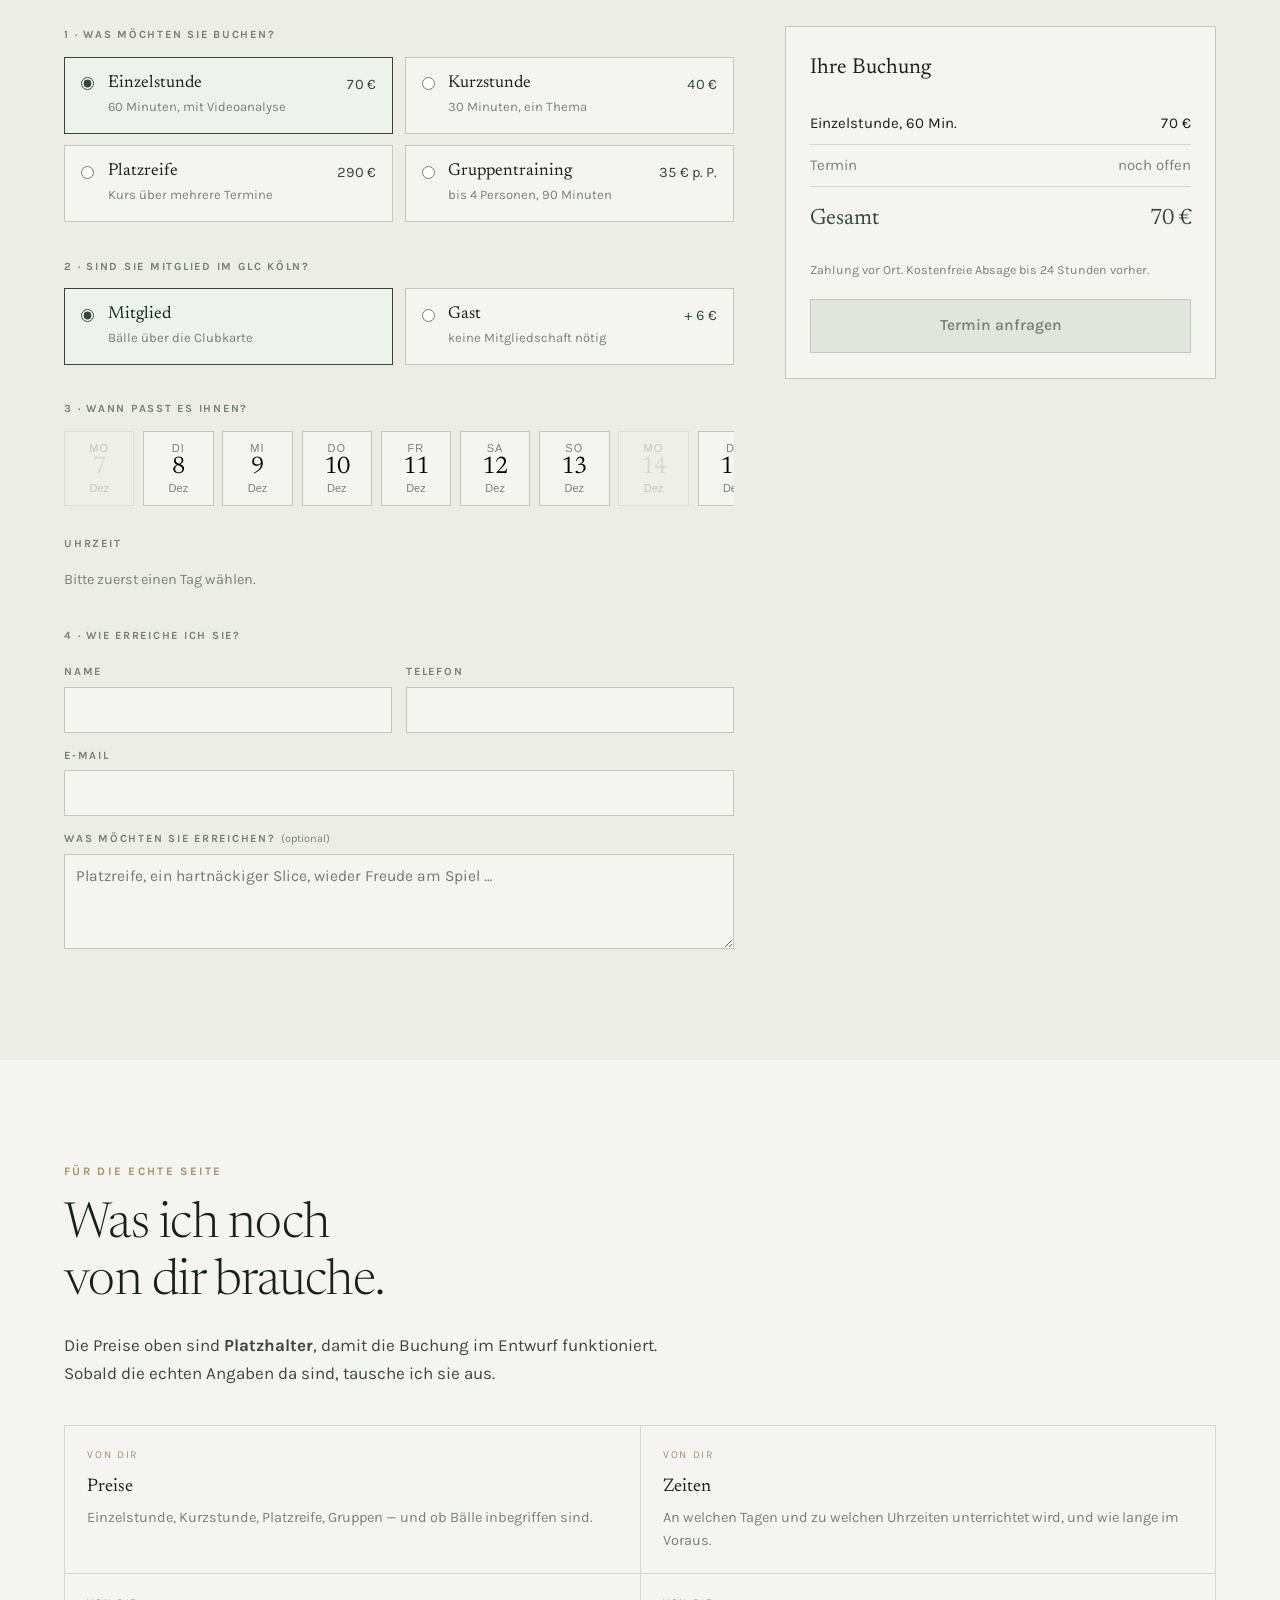
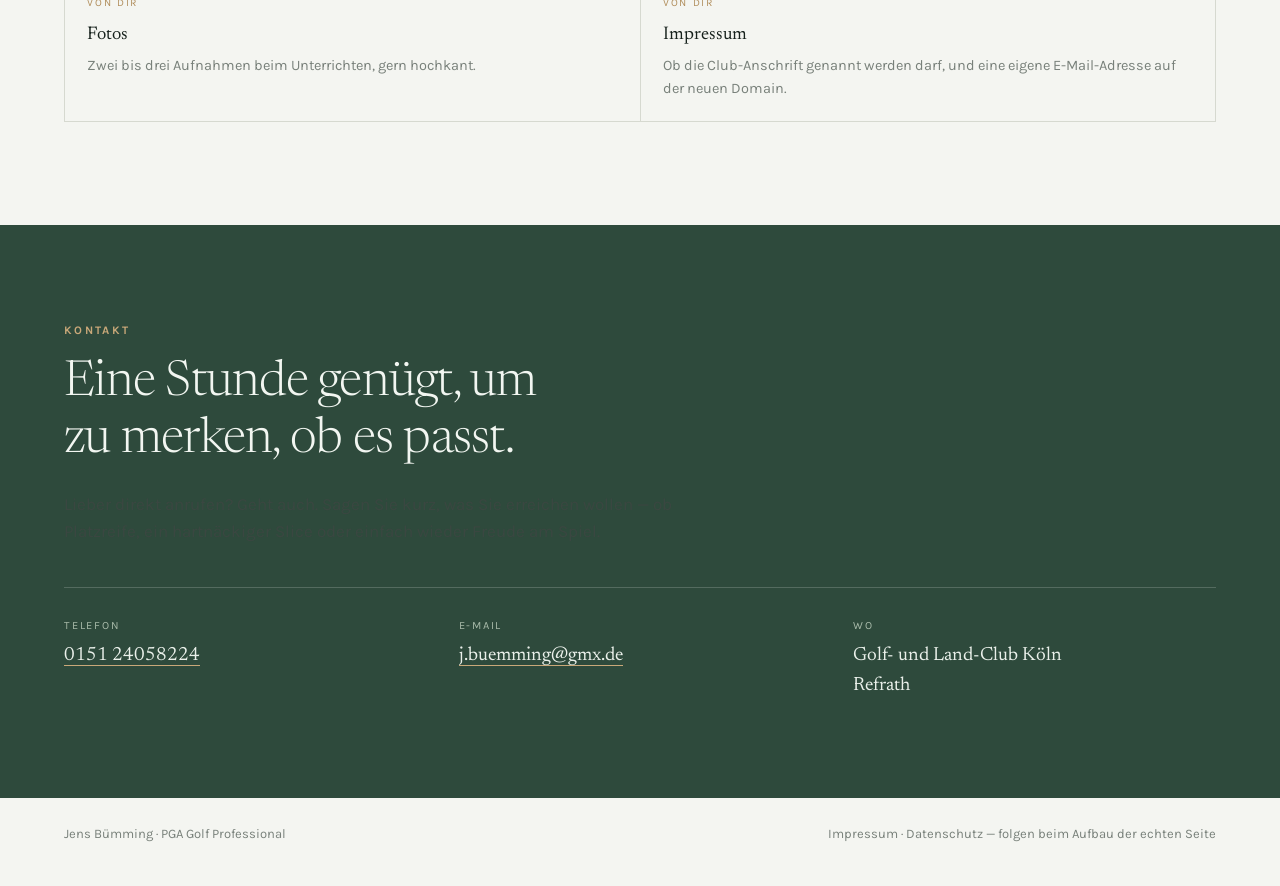
==== commit 2bd45c54: "Golf-Entwurf: Zehnerkarte raus - der Trainer bietet sie nicht an Co-Authored-By: Claude Opus 5 <nore" ====
--- a/golf/index.html
+++ b/golf/index.html
@@ -584,7 +584,7 @@
     Sobald die echten Angaben da sind, tausche ich sie aus.
   </p>
   <div class="todo rev">
-    <div><p class="from">Von dir</p><h3>Preise</h3><p>Einzelstunde, 10er-Karte, Platzreife, Gruppen — und ob Bälle inbegriffen sind.</p></div>
+    <div><p class="from">Von dir</p><h3>Preise</h3><p>Einzelstunde, Kurzstunde, Platzreife, Gruppen — und ob Bälle inbegriffen sind.</p></div>
     <div><p class="from">Von dir</p><h3>Zeiten</h3><p>An welchen Tagen und zu welchen Uhrzeiten unterrichtet wird, und wie lange im Voraus.</p></div>
     <div><p class="from">Von dir</p><h3>Fotos</h3><p>Zwei bis drei Aufnahmen beim Unterrichten, gern hochkant.</p></div>
     <div><p class="from">Von dir</p><h3>Impressum</h3><p>Ob die Club-Anschrift genannt werden darf, und eine eigene E-Mail-Adresse auf der neuen Domain.</p></div>
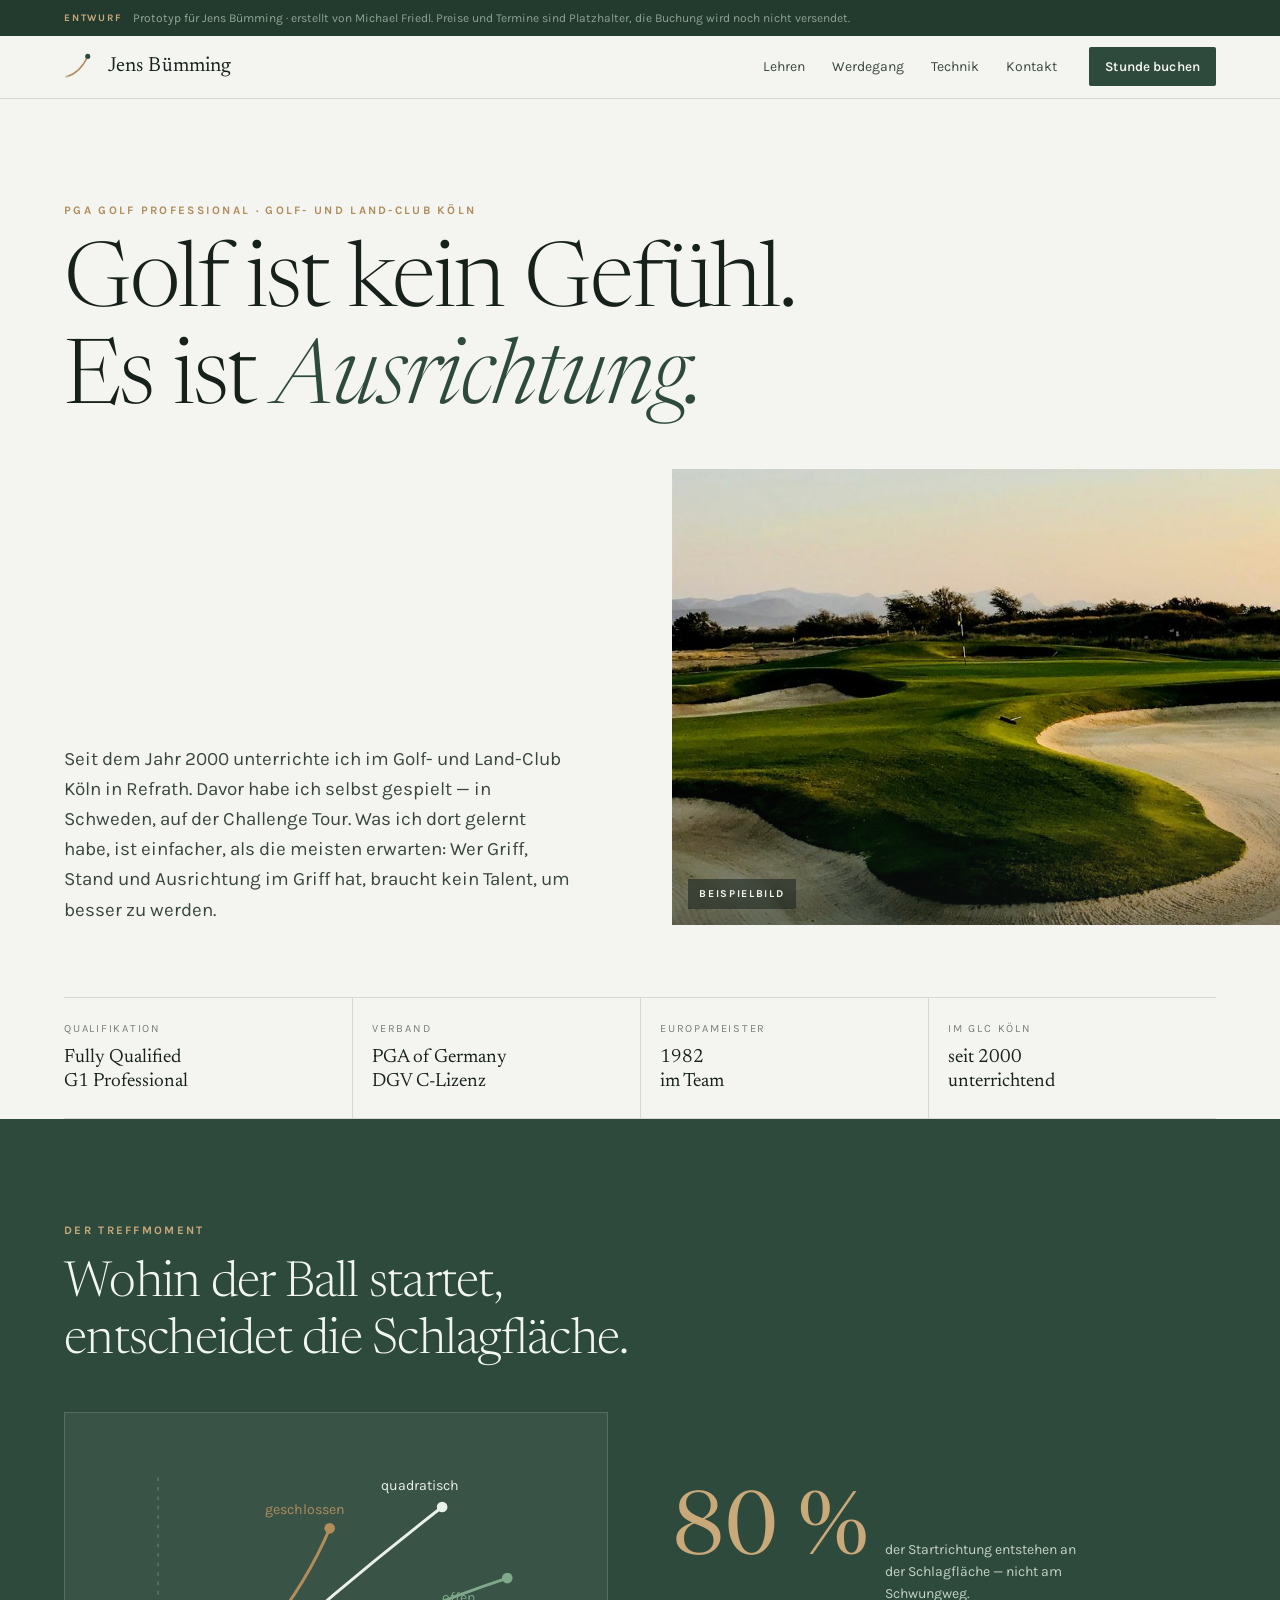
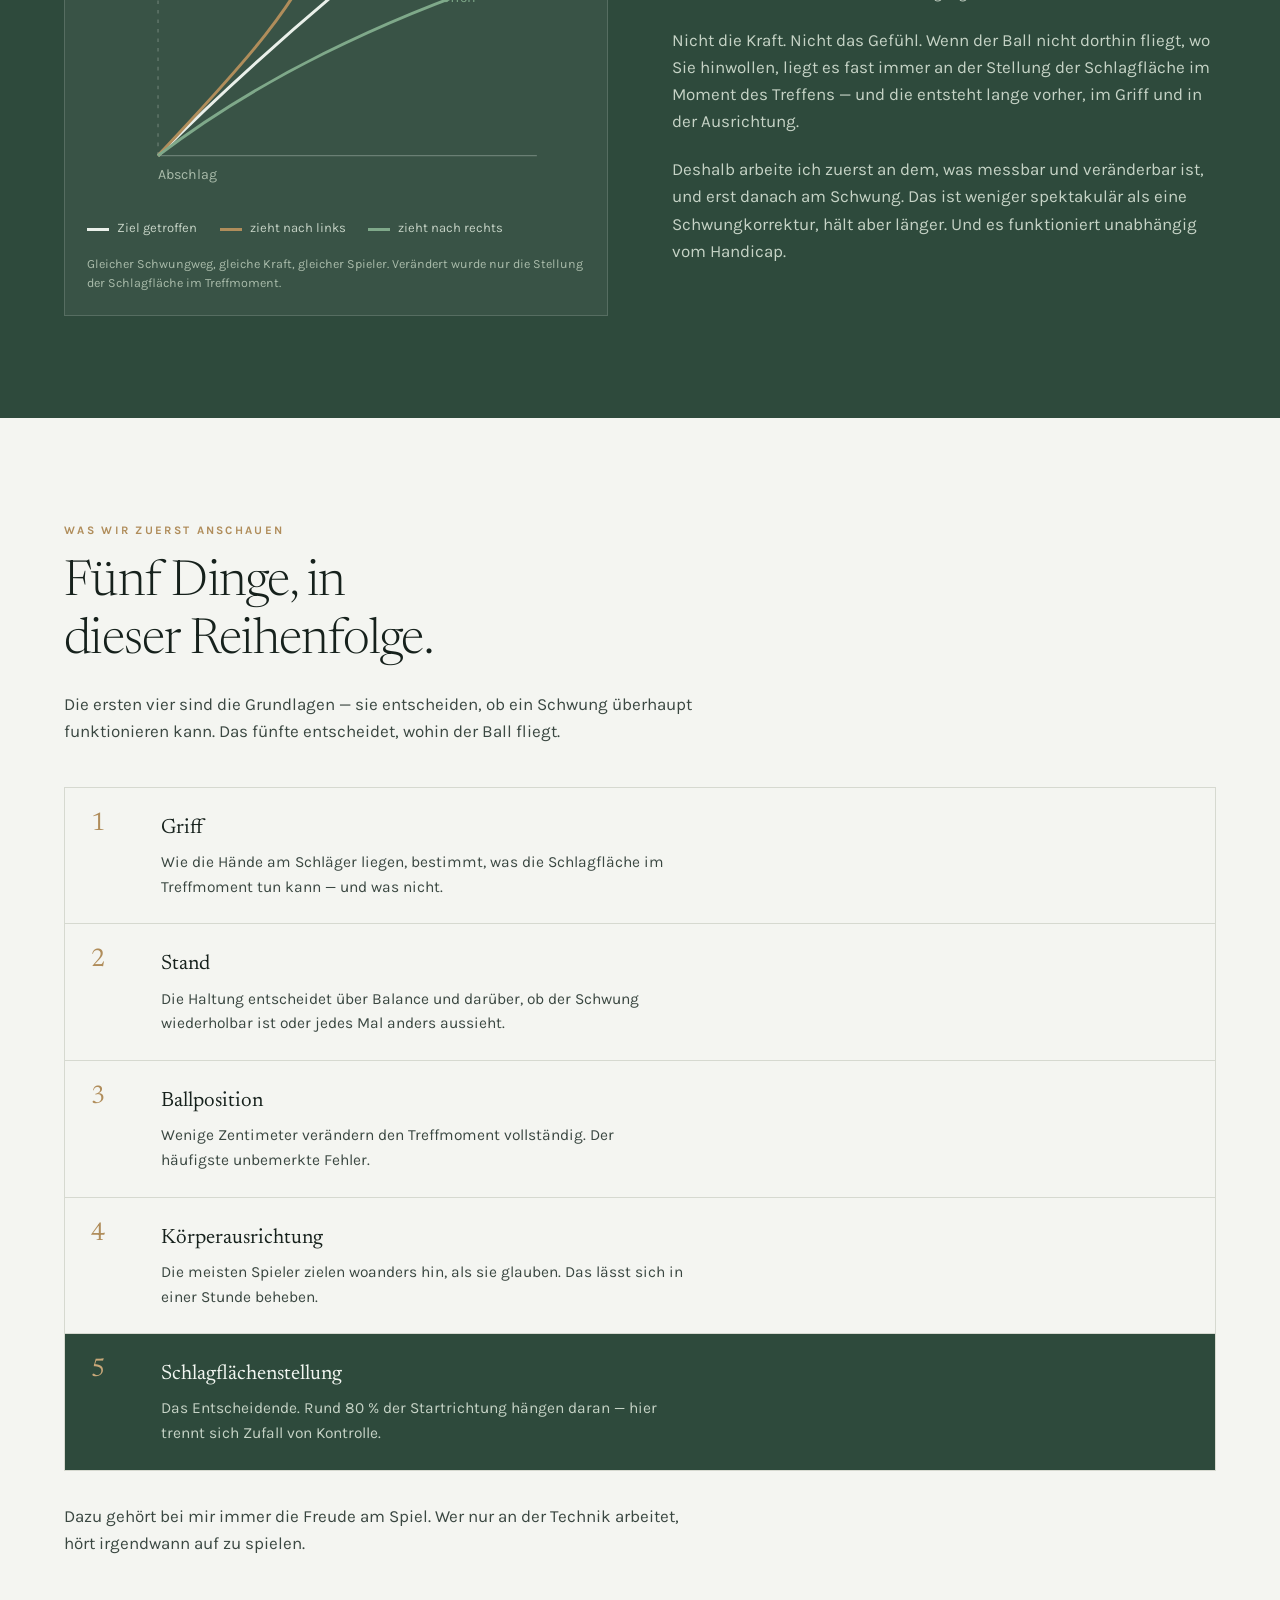
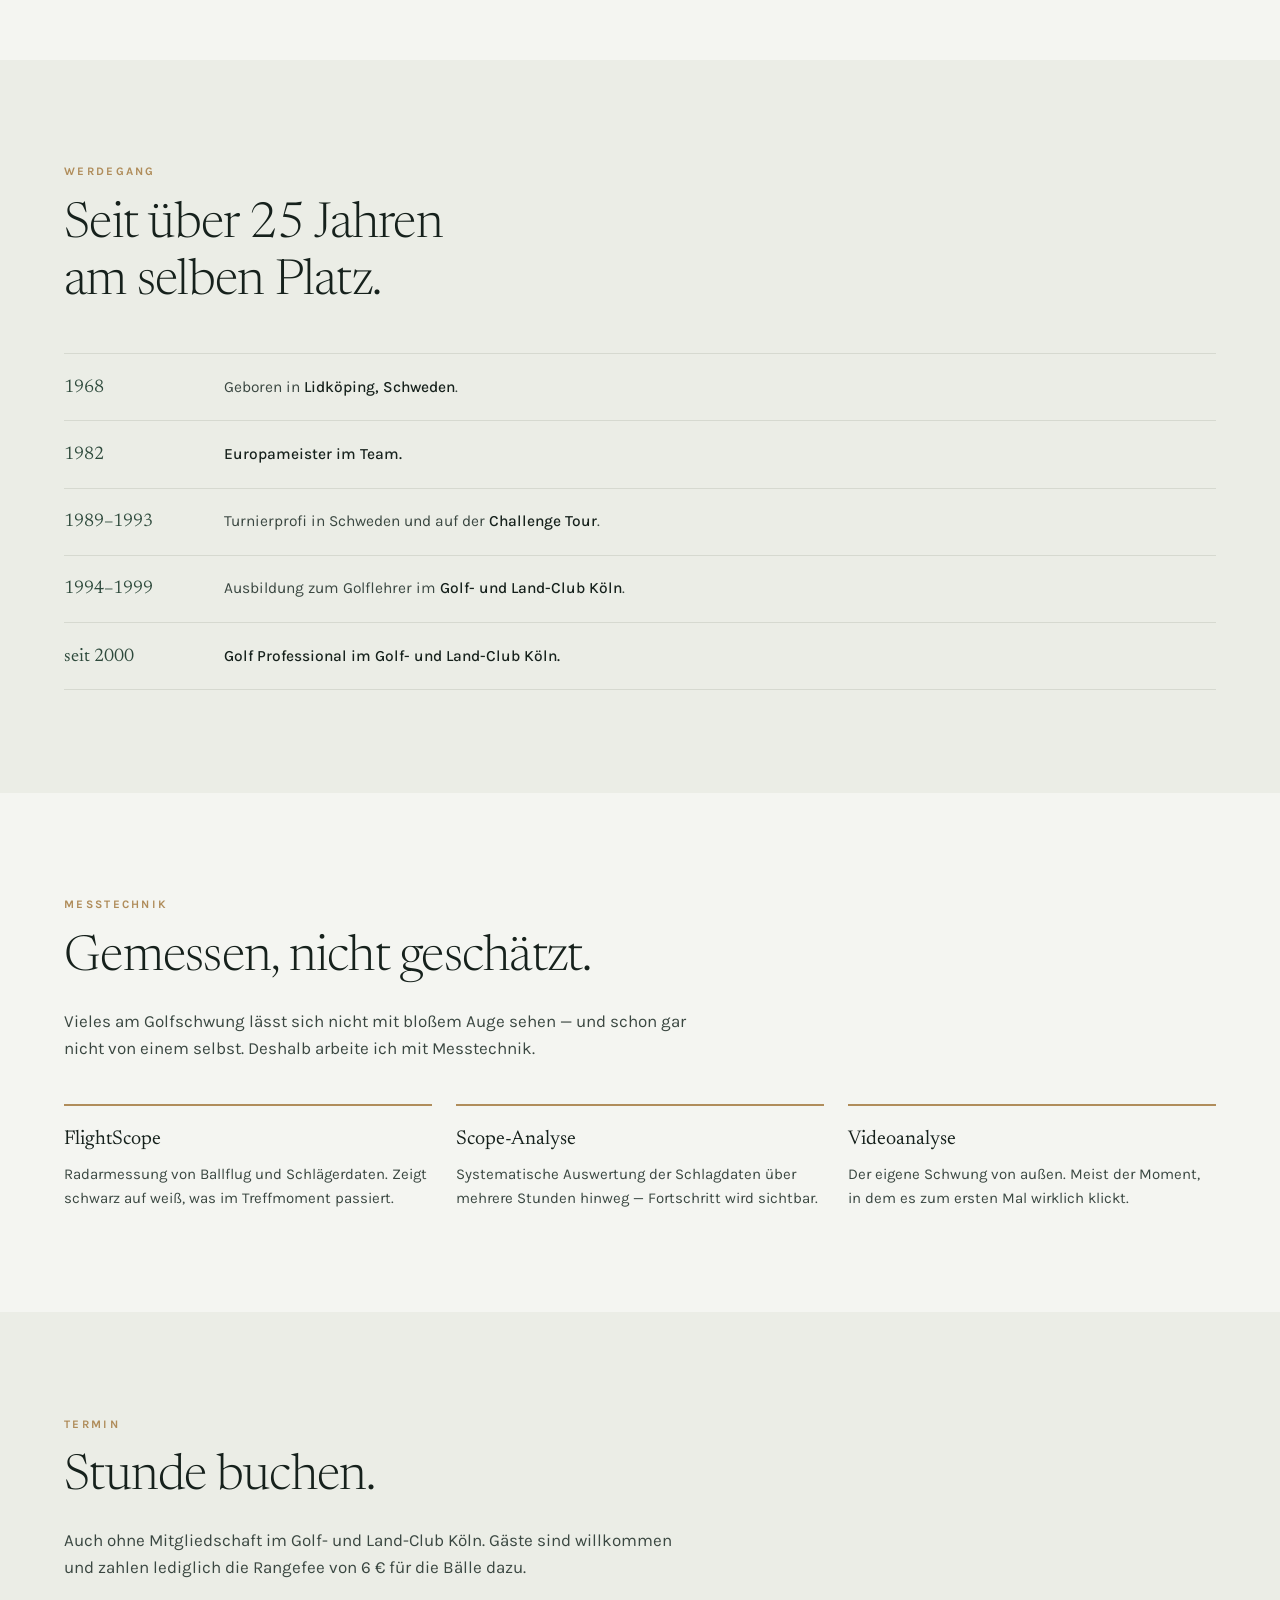
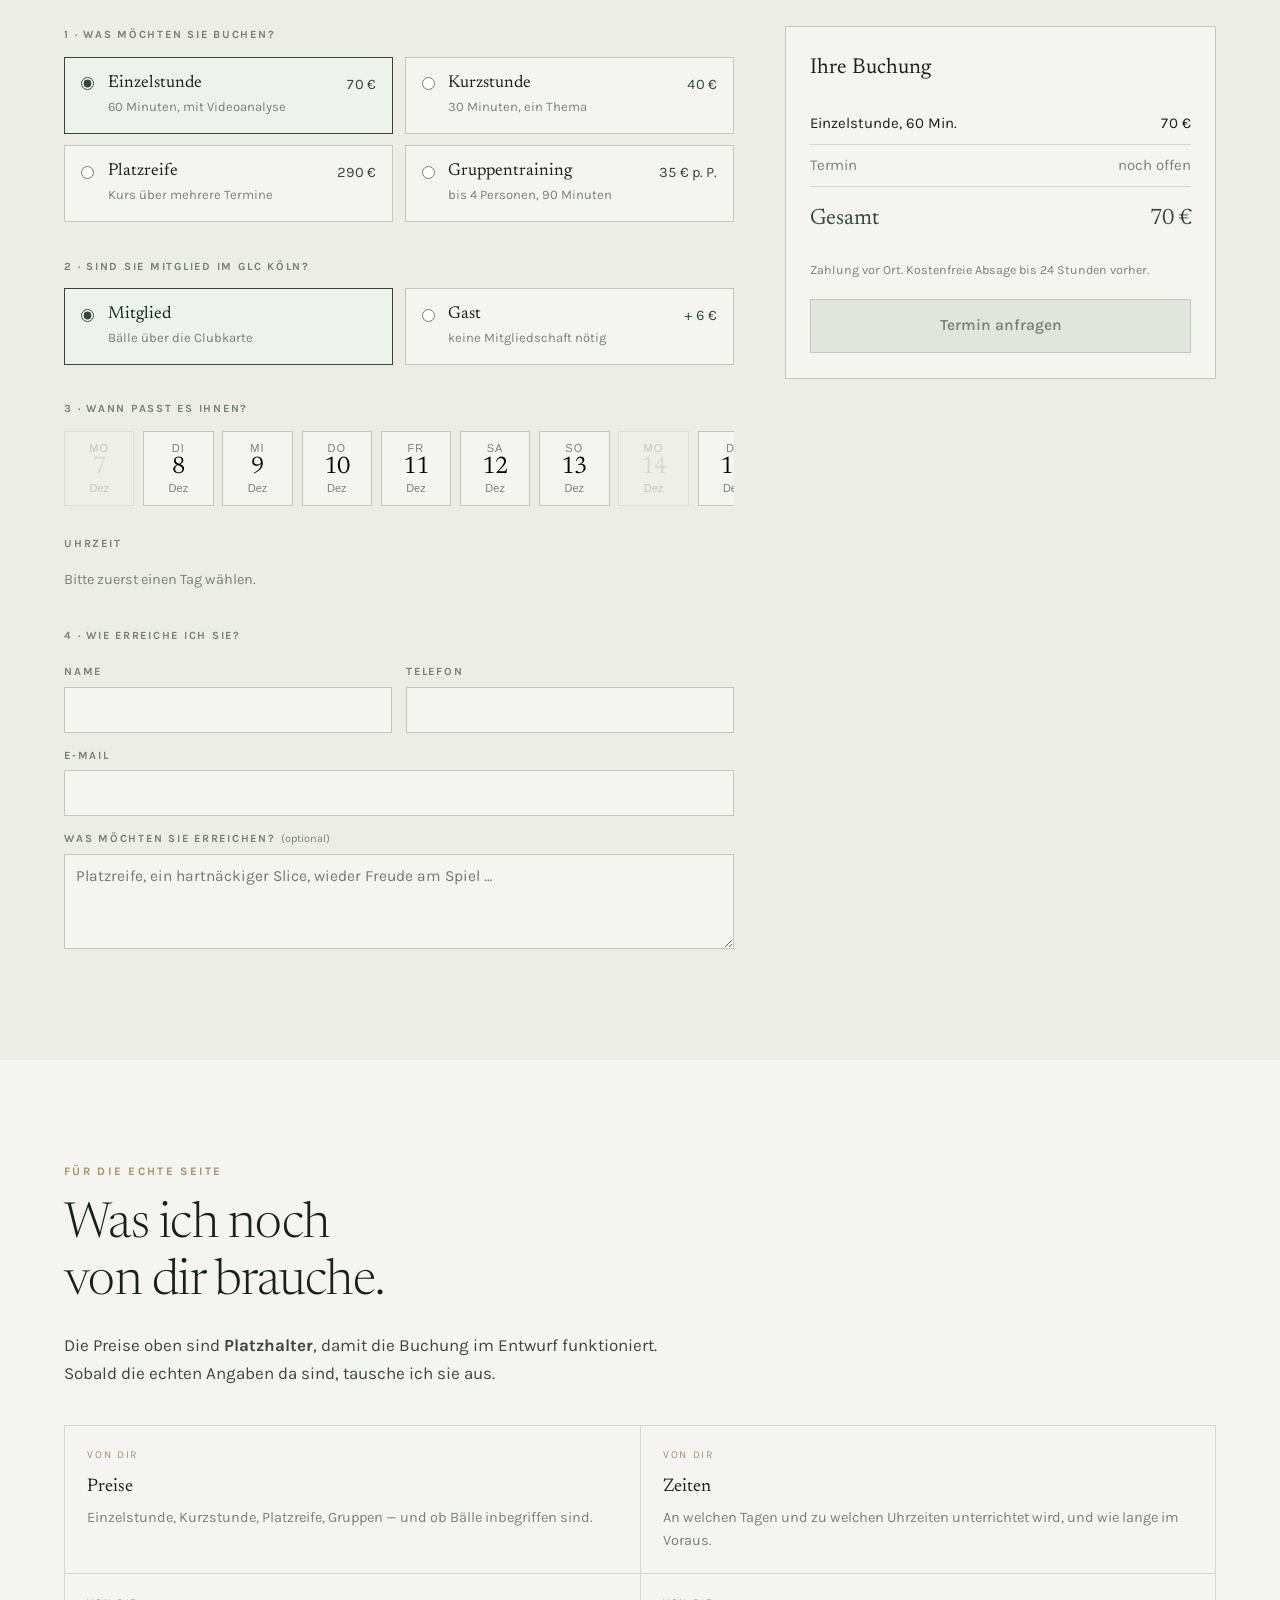
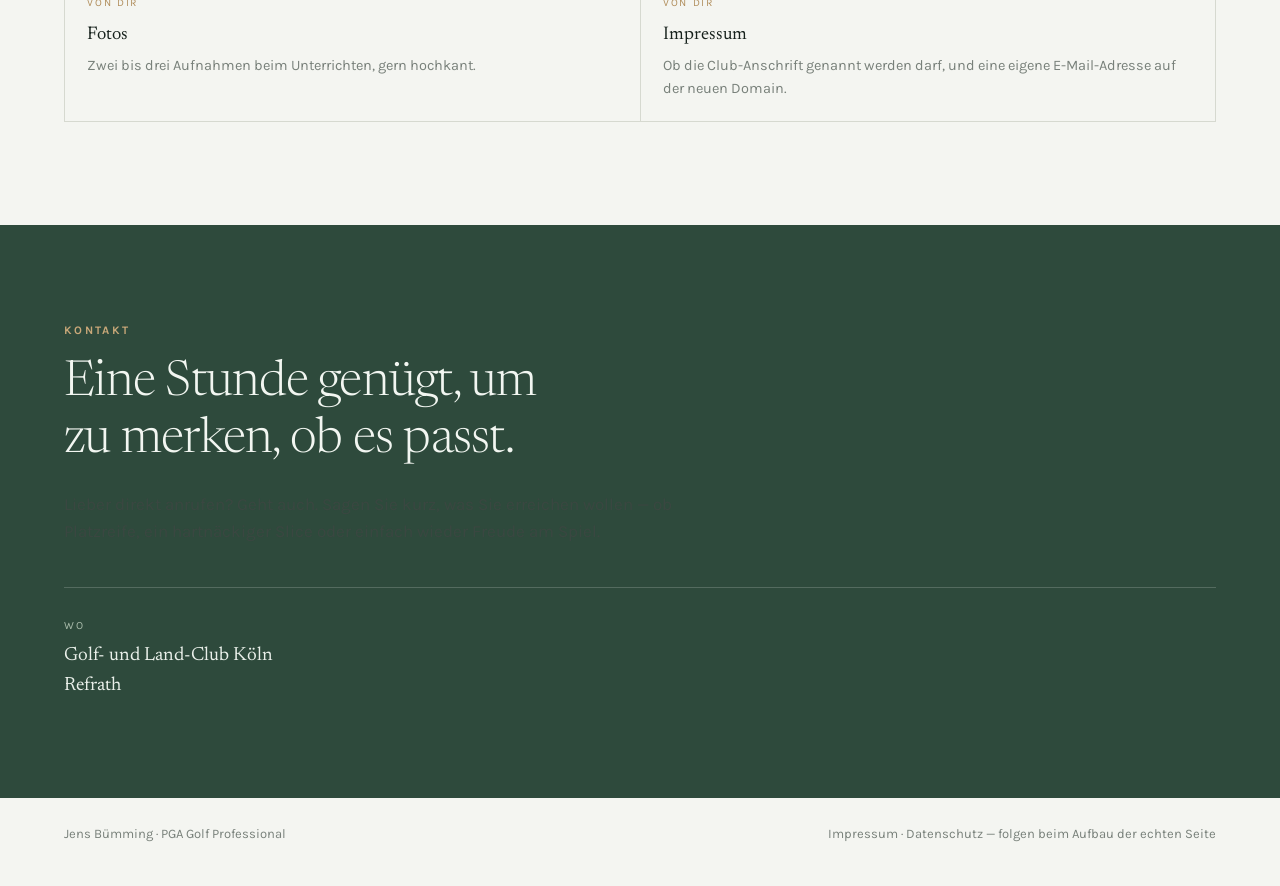
==== commit eee9a6ed: "Website: README entfernt und Kontaktangaben auf der Golf-Unterseite aktualisiert" ====
--- a/golf/index.html
+++ b/golf/index.html
@@ -600,8 +600,6 @@
     ein hartnäckiger Slice oder einfach wieder Freude am Spiel.
   </p>
   <dl class="cgrid">
-    <div><dt>Telefon</dt><dd><a href="tel:+4915124058224">0151 24058224</a></dd></div>
-    <div><dt>E-Mail</dt><dd><a href="mailto:j.buemming@gmx.de">j.buemming@gmx.de</a></dd></div>
     <div><dt>Wo</dt><dd>Golf- und Land-Club Köln<br>Refrath</dd></div>
   </dl>
 </section>
